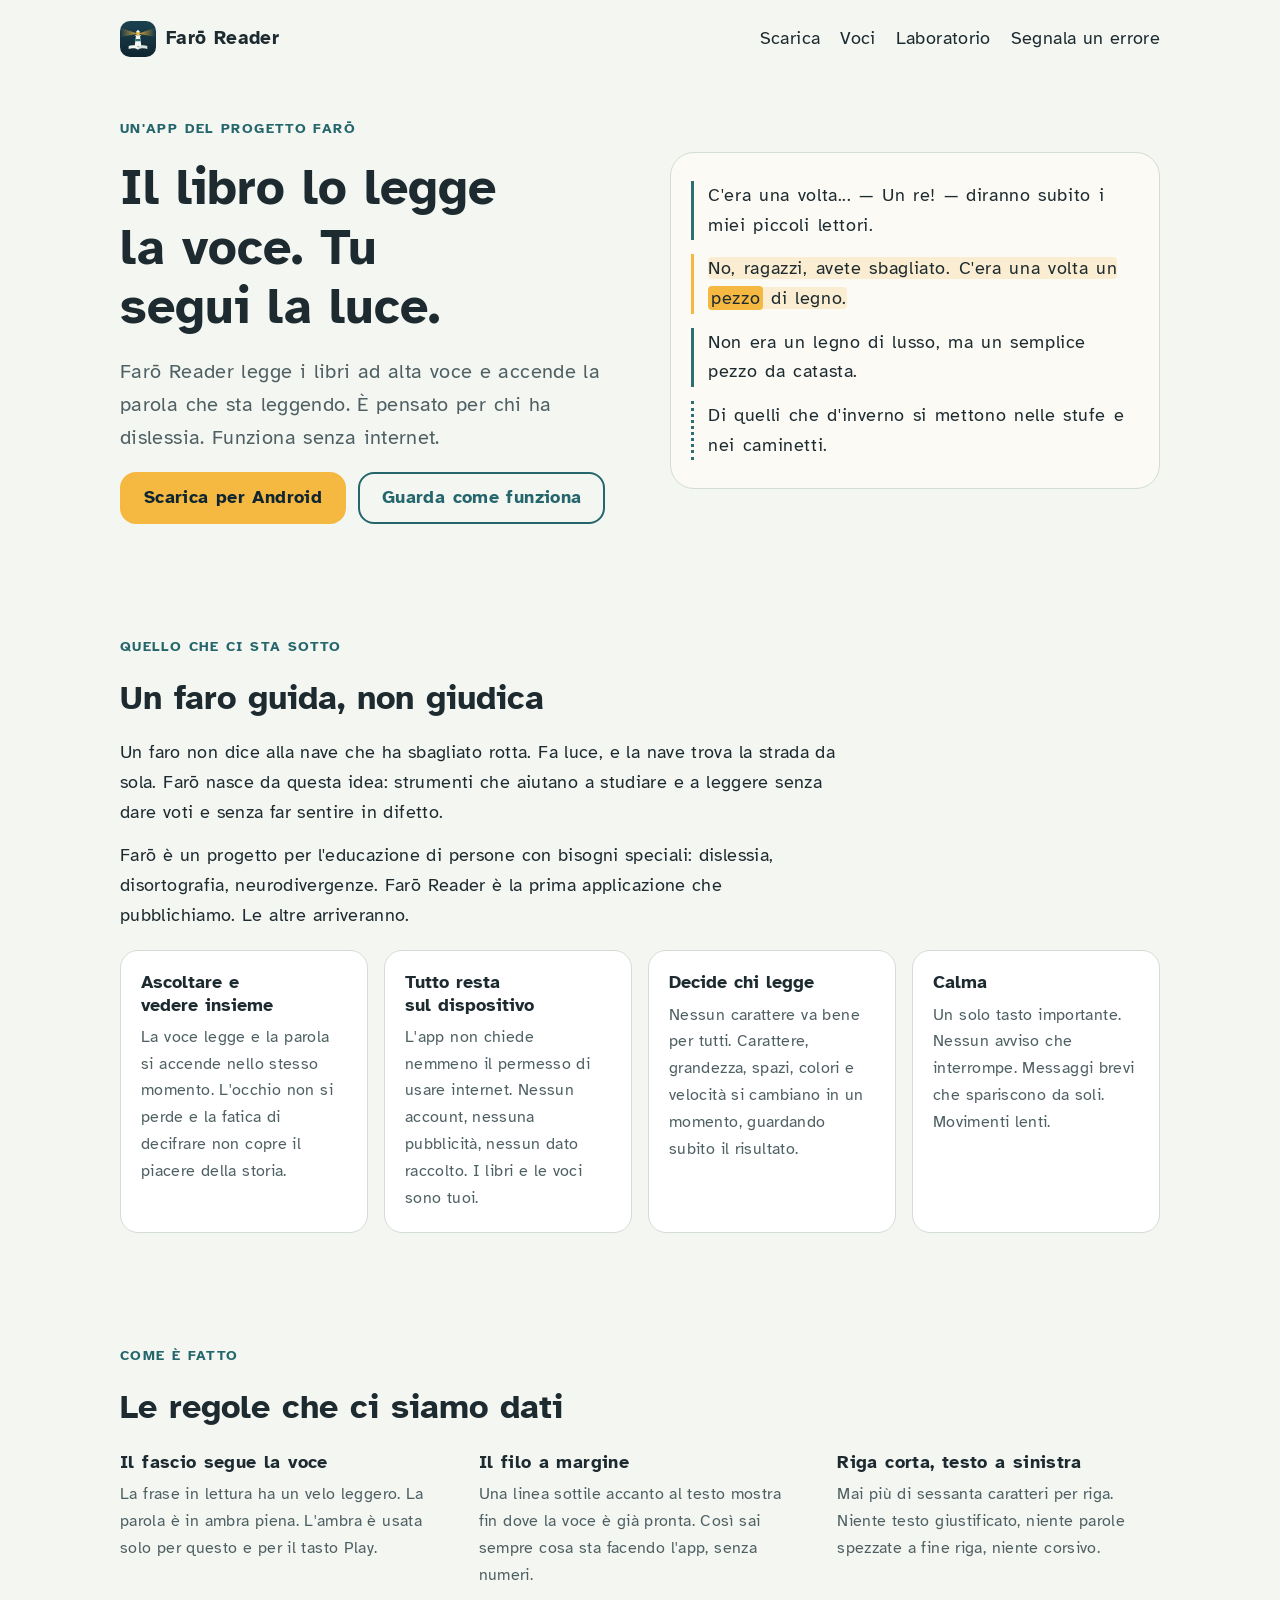
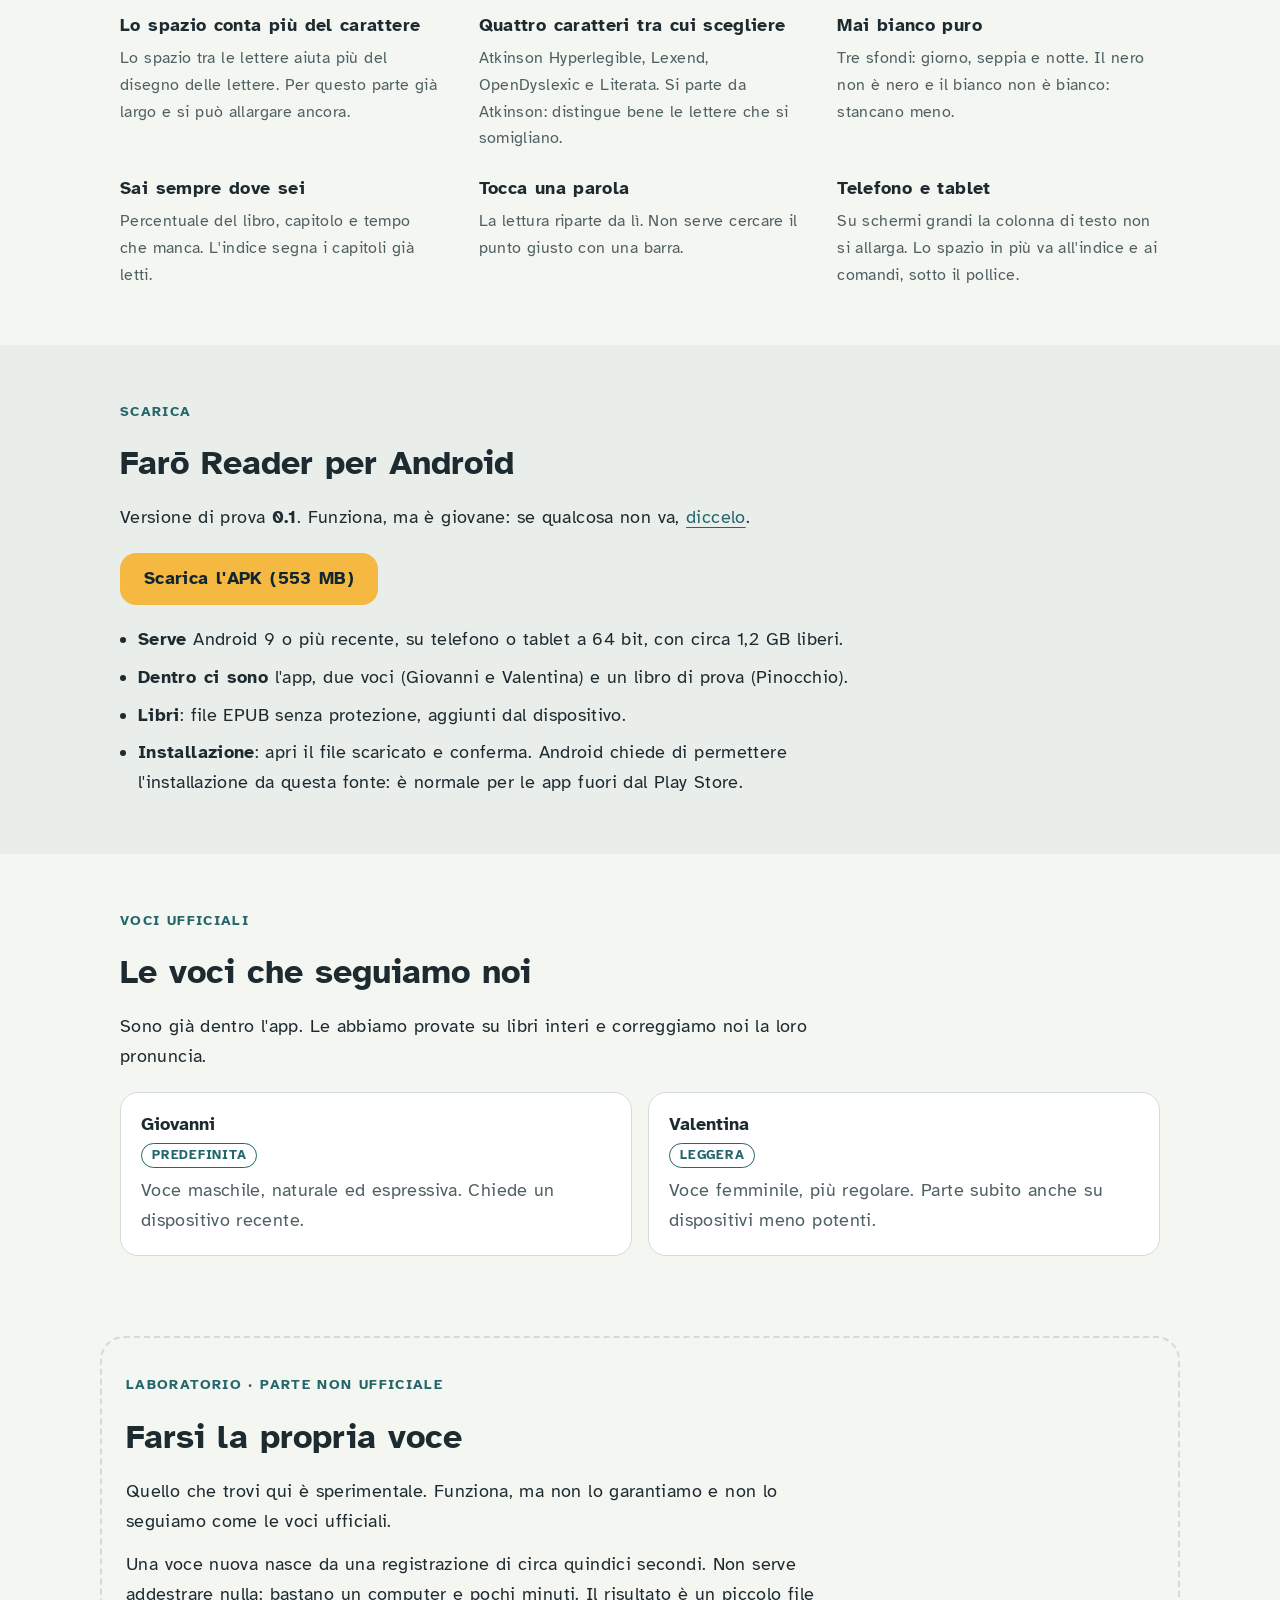
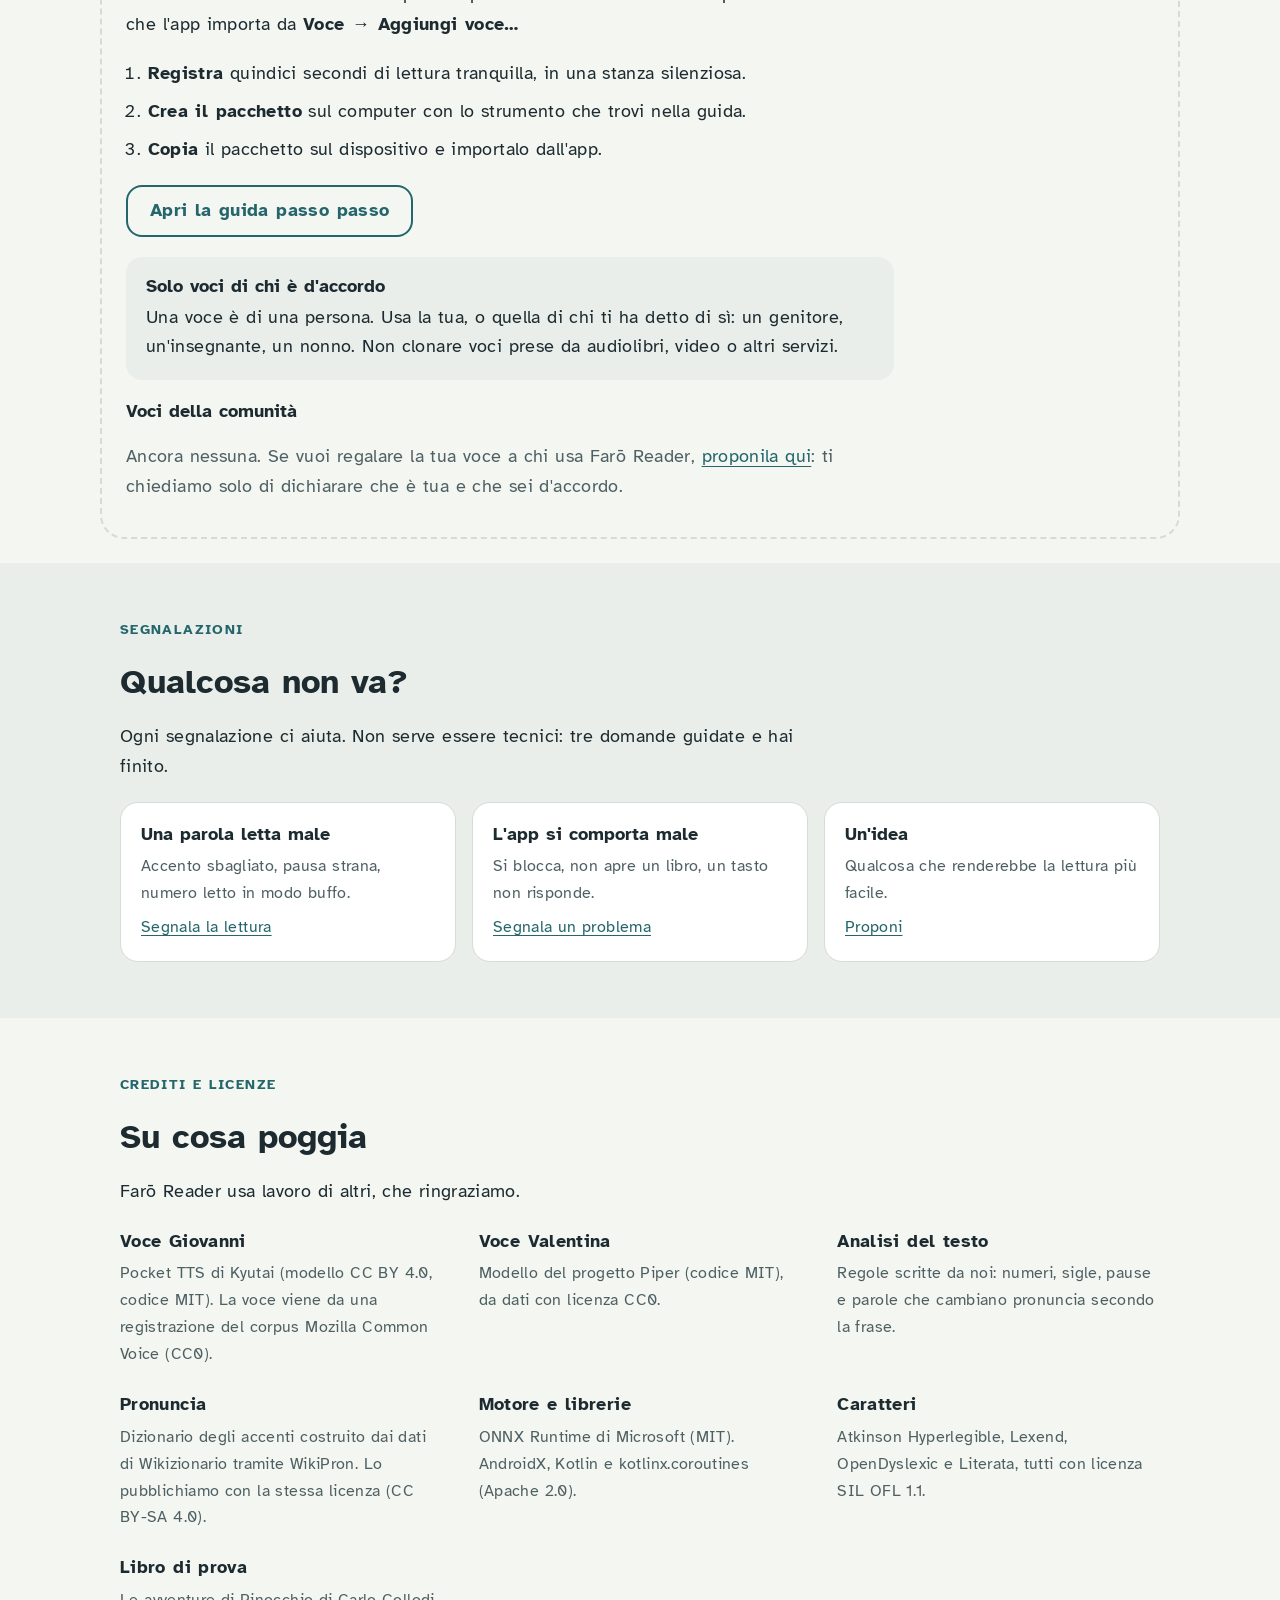
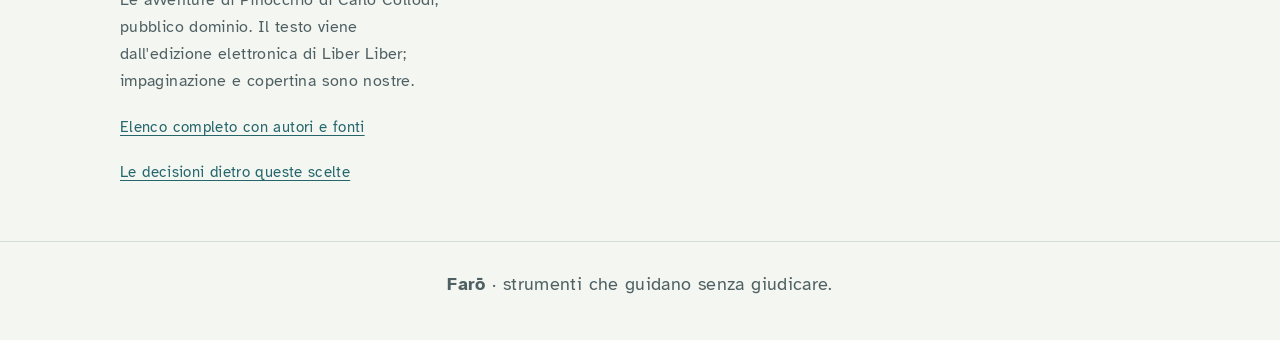
==== docs/index.html @ 792b6c68 "Versione 0.1 pubblicata: download attivo Co-Authored-By: Claude Opus 5.5 <noreply@anthropic.com>" ====
<!doctype html>
<html lang="it">
<head>
<meta charset="utf-8">
<meta name="viewport" content="width=device-width, initial-scale=1">
<title>Farō Reader</title>
<meta name="description" content="Farō Reader legge i libri ad alta voce e accende la parola che sta leggendo. Pensato per chi ha dislessia. Funziona senza internet.">
<link rel="icon" href="icon.svg" type="image/svg+xml">
<link rel="stylesheet" href="style.css">
</head>
<body>

<header class="top">
  <a class="brand" href="#inizio"><img src="icon.svg" alt="" width="36" height="36"> Farō Reader</a>
  <nav aria-label="Sezioni">
    <a href="#scarica">Scarica</a>
    <a href="#voci">Voci</a>
    <a href="#laboratorio">Laboratorio</a>
    <a href="#segnala">Segnala un errore</a>
  </nav>
</header>

<main>

<section class="hero" id="inizio">
  <div class="hero-text">
    <p class="eyebrow">Un'app del progetto Farō</p>
    <h1>Il libro lo legge la voce. Tu segui la luce.</h1>
    <p class="lead">Farō Reader legge i libri ad alta voce e accende la parola che sta leggendo. È pensato per chi ha dislessia. Funziona senza internet.</p>
    <p class="actions">
      <a class="btn primary" href="#scarica">Scarica per Android</a>
      <a class="btn" href="#come">Guarda come funziona</a>
    </p>
  </div>
  <div class="demo" aria-label="Esempio di pagina in lettura">
    <p class="ready">C'era una volta... — Un re! — diranno subito i miei piccoli lettori.</p>
    <p class="now"><span class="sent">No, ragazzi, avete sbagliato. C'era una volta un <span class="word">pezzo</span> di legno.</span></p>
    <p class="ready">Non era un legno di lusso, ma un semplice pezzo da catasta.</p>
    <p class="working">Di quelli che d'inverno si mettono nelle stufe e nei caminetti.</p>
  </div>
</section>

<section id="filosofia">
  <p class="eyebrow">Quello che ci sta sotto</p>
  <h2>Un faro guida, non giudica</h2>
  <div class="prose">
    <p>Un faro non dice alla nave che ha sbagliato rotta. Fa luce, e la nave trova la strada da sola. Farō nasce da questa idea: strumenti che aiutano a studiare e a leggere senza dare voti e senza far sentire in difetto.</p>
    <p>Farō è un progetto per l'educazione di persone con bisogni speciali: dislessia, disortografia, neurodivergenze. Farō Reader è la prima applicazione che pubblichiamo. Le altre arriveranno.</p>
  </div>
  <div class="cards">
    <div><h3>Ascoltare e vedere insieme</h3><p>La voce legge e la parola si accende nello stesso momento. L'occhio non si perde e la fatica di decifrare non copre il piacere della storia.</p></div>
    <div><h3>Tutto resta sul dispositivo</h3><p>L'app non chiede nemmeno il permesso di usare internet. Nessun account, nessuna pubblicità, nessun dato raccolto. I libri e le voci sono tuoi.</p></div>
    <div><h3>Decide chi legge</h3><p>Nessun carattere va bene per tutti. Carattere, grandezza, spazi, colori e velocità si cambiano in un momento, guardando subito il risultato.</p></div>
    <div><h3>Calma</h3><p>Un solo tasto importante. Nessun avviso che interrompe. Messaggi brevi che spariscono da soli. Movimenti lenti.</p></div>
  </div>
</section>

<section id="come">
  <p class="eyebrow">Come è fatto</p>
  <h2>Le regole che ci siamo dati</h2>
  <dl class="rules">
    <div><dt>Il fascio segue la voce</dt><dd>La frase in lettura ha un velo leggero. La parola è in ambra piena. L'ambra è usata solo per questo e per il tasto Play.</dd></div>
    <div><dt>Il filo a margine</dt><dd>Una linea sottile accanto al testo mostra fin dove la voce è già pronta. Così sai sempre cosa sta facendo l'app, senza numeri.</dd></div>
    <div><dt>Riga corta, testo a sinistra</dt><dd>Mai più di sessanta caratteri per riga. Niente testo giustificato, niente parole spezzate a fine riga, niente corsivo.</dd></div>
    <div><dt>Lo spazio conta più del carattere</dt><dd>Lo spazio tra le lettere aiuta più del disegno delle lettere. Per questo parte già largo e si può allargare ancora.</dd></div>
    <div><dt>Quattro caratteri tra cui scegliere</dt><dd>Atkinson Hyperlegible, Lexend, OpenDyslexic e Literata. Si parte da Atkinson: distingue bene le lettere che si somigliano.</dd></div>
    <div><dt>Mai bianco puro</dt><dd>Tre sfondi: giorno, seppia e notte. Il nero non è nero e il bianco non è bianco: stancano meno.</dd></div>
    <div><dt>Sai sempre dove sei</dt><dd>Percentuale del libro, capitolo e tempo che manca. L'indice segna i capitoli già letti.</dd></div>
    <div><dt>Tocca una parola</dt><dd>La lettura riparte da lì. Non serve cercare il punto giusto con una barra.</dd></div>
    <div><dt>Telefono e tablet</dt><dd>Su schermi grandi la colonna di testo non si allarga. Lo spazio in più va all'indice e ai comandi, sotto il pollice.</dd></div>
  </dl>
</section>

<section id="scarica" class="band">
  <p class="eyebrow">Scarica</p>
  <h2>Farō Reader per Android</h2>
  <div class="prose">
    <p>Versione di prova <strong>0.1</strong>. Funziona, ma è giovane: se qualcosa non va, <a href="#segnala">diccelo</a>.</p>
  </div>
  <p class="actions"><a class="btn primary" data-release="FaroReader.apk" href="#scarica">Scarica l'APK (553 MB)</a></p>
  <ul class="facts">
    <li><strong>Serve</strong> Android 9 o più recente, su telefono o tablet a 64 bit, con circa 1,2 GB liberi.</li>
    <li><strong>Dentro ci sono</strong> l'app, due voci (Giovanni e Valentina) e un libro di prova (Pinocchio).</li>
    <li><strong>Libri</strong>: file EPUB senza protezione, aggiunti dal dispositivo.</li>
    <li><strong>Installazione</strong>: apri il file scaricato e conferma. Android chiede di permettere l'installazione da questa fonte: è normale per le app fuori dal Play Store.</li>
  </ul>
</section>

<section id="voci">
  <p class="eyebrow">Voci ufficiali</p>
  <h2>Le voci che seguiamo noi</h2>
  <div class="prose"><p>Sono già dentro l'app. Le abbiamo provate su libri interi e correggiamo noi la loro pronuncia.</p></div>
  <div class="voices">
    <article>
      <h3>Giovanni</h3>
      <p class="tag">Predefinita</p>
      <p>Voce maschile, naturale ed espressiva. Chiede un dispositivo recente.</p>
    </article>
    <article>
      <h3>Valentina</h3>
      <p class="tag">Leggera</p>
      <p>Voce femminile, più regolare. Parte subito anche su dispositivi meno potenti.</p>
    </article>
  </div>
</section>

<section id="laboratorio" class="lab">
  <p class="eyebrow">Laboratorio · parte non ufficiale</p>
  <h2>Farsi la propria voce</h2>
  <div class="prose">
    <p>Quello che trovi qui è sperimentale. Funziona, ma non lo garantiamo e non lo seguiamo come le voci ufficiali.</p>
    <p>Una voce nuova nasce da una registrazione di circa quindici secondi. Non serve addestrare nulla: bastano un computer e pochi minuti. Il risultato è un piccolo file che l'app importa da <strong>Voce → Aggiungi voce…</strong></p>
  </div>
  <ol class="steps">
    <li><strong>Registra</strong> quindici secondi di lettura tranquilla, in una stanza silenziosa.</li>
    <li><strong>Crea il pacchetto</strong> sul computer con lo strumento che trovi nella guida.</li>
    <li><strong>Copia</strong> il pacchetto sul dispositivo e importalo dall'app.</li>
  </ol>
  <p class="actions"><a class="btn" data-repo-path="blob/main/voci/GUIDA.md" href="#laboratorio">Apri la guida passo passo</a></p>
  <div class="note">
    <h3>Solo voci di chi è d'accordo</h3>
    <p>Una voce è di una persona. Usa la tua, o quella di chi ti ha detto di sì: un genitore, un'insegnante, un nonno. Non clonare voci prese da audiolibri, video o altri servizi.</p>
  </div>
  <h3>Voci della comunità</h3>
  <p class="empty">Ancora nessuna. Se vuoi regalare la tua voce a chi usa Farō Reader, <a data-repo-path="issues/new?template=voce.yml" href="#segnala">proponila qui</a>: ti chiediamo solo di dichiarare che è tua e che sei d'accordo.</p>
</section>

<section id="segnala" class="band">
  <p class="eyebrow">Segnalazioni</p>
  <h2>Qualcosa non va?</h2>
  <div class="prose"><p>Ogni segnalazione ci aiuta. Non serve essere tecnici: tre domande guidate e hai finito.</p></div>
  <div class="cards">
    <div><h3>Una parola letta male</h3><p>Accento sbagliato, pausa strana, numero letto in modo buffo.</p><p><a data-repo-path="issues/new?template=lettura.yml" href="#segnala">Segnala la lettura</a></p></div>
    <div><h3>L'app si comporta male</h3><p>Si blocca, non apre un libro, un tasto non risponde.</p><p><a data-repo-path="issues/new?template=app.yml" href="#segnala">Segnala un problema</a></p></div>
    <div><h3>Un'idea</h3><p>Qualcosa che renderebbe la lettura più facile.</p><p><a data-repo-path="issues/new?template=proposta.yml" href="#segnala">Proponi</a></p></div>
  </div>
</section>

<section id="licenze">
  <p class="eyebrow">Crediti e licenze</p>
  <h2>Su cosa poggia</h2>
  <div class="prose">
    <p>Farō Reader usa lavoro di altri, che ringraziamo.</p>
  </div>
  <dl class="rules">
    <div><dt>Voce Giovanni</dt><dd>Pocket TTS di Kyutai (modello CC BY 4.0, codice MIT). La voce viene da una registrazione del corpus Mozilla Common Voice (CC0).</dd></div>
    <div><dt>Voce Valentina</dt><dd>Modello del progetto Piper (codice MIT), da dati con licenza CC0.</dd></div>
    <div><dt>Analisi del testo</dt><dd>Regole scritte da noi: numeri, sigle, pause e parole che cambiano pronuncia secondo la frase.</dd></div>
    <div><dt>Pronuncia</dt><dd>Dizionario degli accenti costruito dai dati di Wikizionario tramite WikiPron. Lo pubblichiamo con la stessa licenza (CC BY-SA 4.0).</dd></div>
    <div><dt>Motore e librerie</dt><dd>ONNX Runtime di Microsoft (MIT). AndroidX, Kotlin e kotlinx.coroutines (Apache 2.0).</dd></div>
    <div><dt>Caratteri</dt><dd>Atkinson Hyperlegible, Lexend, OpenDyslexic e Literata, tutti con licenza SIL OFL 1.1.</dd></div>
    <div><dt>Libro di prova</dt><dd>Le avventure di Pinocchio di Carlo Collodi, pubblico dominio. Il testo viene dall'edizione elettronica di Liber Liber; impaginazione e copertina sono nostre.</dd></div>
  </dl>
  <p class="small"><a data-repo-path="blob/main/LICENZE.md" href="#licenze">Elenco completo con autori e fonti</a></p>
  <p class="small"><a href="decisioni.html">Le decisioni dietro queste scelte</a></p>
</section>

</main>

<footer>
  <p><strong>Farō</strong> · strumenti che guidano senza giudicare.</p>
</footer>

<script>
// Repository pubblico su GitHub: segnalazioni, guida e download partono da qui.
const REPO = "faro-edu/faro-reader";
// Diventa true quando la prima versione è pubblicata tra le Releases.
const PUBBLICATA = true;
if (REPO) {
  const base = "https://github.com/" + REPO + "/";
  document.querySelectorAll("[data-repo-path]").forEach(a => { a.href = base + a.dataset.repoPath; });
  document.querySelectorAll("[data-release]").forEach(a => {
    if (PUBBLICATA) a.href = base + "releases/latest/download/" + a.dataset.release;
    else { a.textContent = "Prima versione in arrivo"; a.removeAttribute("href"); a.setAttribute("aria-disabled", "true"); }
  });
}
</script>
</body>
</html>
---- docs/style.css ----
/* Farō Reader: stessa palette dell'app. Nessuna risorsa esterna: caratteri e icona stanno accanto alla pagina. */
@font-face { font-family: "Atkinson Hyperlegible"; src: url("fonts/atkinson-regular.ttf"); font-weight: 400; font-display: swap; }
@font-face { font-family: "Atkinson Hyperlegible"; src: url("fonts/atkinson-bold.ttf"); font-weight: 700; font-display: swap; }

:root {
  --notte: #0F2530; --abisso: #16343F; --marea: #2F6F73; --lanterna: #F5B841;
  --bg: #F4F6F2; --surface: #FFFFFF; --band: #E9EEEA; --fg: #1D2B30; --muted: #4F6063; --line: #D3DCD7;
  --accent: #24666B; --paper: #FBFAF5; --veil: rgba(245, 184, 65, .2); --word-fg: #1D2B30;
  color-scheme: light;
}
@media (prefers-color-scheme: dark) {
  :root {
    --bg: #0F2530; --surface: #16343F; --band: #132D38; --fg: #E6ECE8; --muted: #A9BABA; --line: #274853;
    --accent: #7FC4C2; --paper: #16343F; --veil: rgba(245, 184, 65, .12); --word-fg: #0F2530;
    color-scheme: dark;
  }
}

* { box-sizing: border-box; }
html { scroll-behavior: smooth; }
@media (prefers-reduced-motion: reduce) { html { scroll-behavior: auto; } }
body {
  margin: 0; background: var(--bg); color: var(--fg);
  font: 400 1.125rem/1.65 "Atkinson Hyperlegible", Verdana, sans-serif;
  letter-spacing: .02em; word-spacing: .06em;
}
a { color: var(--accent); text-underline-offset: .2em; }
a:focus-visible, .btn:focus-visible { outline: 3px solid var(--lanterna); outline-offset: 3px; }
h1, h2, h3 { line-height: 1.2; margin: 0; letter-spacing: 0; text-wrap: balance; }
h1 { font-size: clamp(2rem, 5vw, 3.1rem); }
h2 { font-size: clamp(1.5rem, 3.5vw, 2.1rem); }
h3 { font-size: 1.15rem; }
p { margin: 0; }

.top {
  display: flex; flex-wrap: wrap; gap: 8px 24px; align-items: center; justify-content: space-between;
  max-width: 1080px; margin: 0 auto; padding: 16px 20px;
}
.brand { display: flex; align-items: center; gap: 10px; font-weight: 700; color: var(--fg); text-decoration: none; font-size: 1.2rem; }
.brand img { border-radius: 10px; }
.top nav { display: flex; flex-wrap: wrap; gap: 6px 20px; }
.top nav a { color: var(--fg); text-decoration: none; padding: 8px 0; }
.top nav a:hover { text-decoration: underline; }

main { display: flex; flex-direction: column; }
section { max-width: 1080px; width: 100%; margin: 0 auto; padding: 56px 20px; display: flex; flex-direction: column; gap: 20px; }
/* fascia a tutta larghezza: il contenuto resta allineato a sinistra con le altre sezioni */
.band { max-width: none; background: var(--band); padding-inline: max(20px, calc((100% - 1040px) / 2)); }
.eyebrow { font-size: .85rem; font-weight: 700; letter-spacing: .1em; text-transform: uppercase; color: var(--accent); }
.prose { display: flex; flex-direction: column; gap: 14px; max-width: 60ch; }
.lead { font-size: 1.25rem; color: var(--muted); max-width: 46ch; }
.small { font-size: .95rem; color: var(--muted); }

.hero { flex-direction: row; flex-wrap: wrap; align-items: center; gap: 40px; padding-top: 40px; }
.hero-text { flex: 1 1 340px; min-width: 0; display: flex; flex-direction: column; gap: 18px; }
.actions { display: flex; flex-wrap: wrap; gap: 12px; }
.btn {
  display: inline-flex; align-items: center; min-height: 52px; padding: 0 22px; border-radius: 16px;
  border: 2px solid var(--accent); color: var(--accent); font-weight: 700; text-decoration: none;
}
.btn.primary { background: var(--lanterna); border-color: var(--lanterna); color: #0F2530; }

/* la pagina in lettura: velo sulla frase, ambra sulla parola, filo a margine */
.demo {
  flex: 1 1 320px; min-width: 0; background: var(--paper); border: 1px solid var(--line); border-radius: 24px;
  padding: 28px 26px 28px 20px; display: flex; flex-direction: column; gap: 14px; letter-spacing: .035em; word-spacing: .12em;
}
.demo p { border-left: 3px solid transparent; padding-left: 14px; }
.demo .ready { border-left-color: var(--marea); }
.demo .now { border-left-color: var(--lanterna); }
.demo .working { border-left: 3px dotted var(--marea); }
.sent { background: var(--veil); border-radius: 4px; box-decoration-break: clone; -webkit-box-decoration-break: clone; }
.word { background: var(--lanterna); color: var(--word-fg); border-radius: 4px; padding: 1px 3px; }

.cards { display: grid; grid-template-columns: repeat(auto-fit, minmax(230px, 1fr)); gap: 16px; }
.cards > div { background: var(--surface); border: 1px solid var(--line); border-radius: 18px; padding: 20px; display: flex; flex-direction: column; gap: 8px; }
.cards p { color: var(--muted); font-size: 1.02rem; }

.rules { margin: 0; display: grid; grid-template-columns: repeat(auto-fit, minmax(280px, 1fr)); gap: 22px 36px; }
.rules div { display: flex; flex-direction: column; gap: 4px; }
.rules dt { font-weight: 700; }
.rules dd { margin: 0; color: var(--muted); font-size: 1.02rem; }

.facts { margin: 0; padding-left: 1em; display: flex; flex-direction: column; gap: 8px; max-width: 64ch; }

.voices { display: grid; grid-template-columns: repeat(auto-fit, minmax(240px, 1fr)); gap: 16px; }
.voices article { background: var(--surface); border: 1px solid var(--line); border-radius: 18px; padding: 20px; display: flex; flex-direction: column; gap: 8px; }
.tag { align-self: flex-start; font-size: .8rem; font-weight: 700; letter-spacing: .06em; text-transform: uppercase; color: var(--accent); border: 1px solid var(--accent); border-radius: 99px; padding: 1px 10px; }
.voices p:not(.tag) { color: var(--muted); }

/* il laboratorio è separato a vista: bordo tratteggiato, non una scheda piena */
.lab { border: 2px dashed var(--line); border-radius: 24px; margin-block: 24px; padding: 36px 24px; width: calc(100% - 40px); }
.steps { margin: 0; padding-left: 1.2em; display: flex; flex-direction: column; gap: 8px; max-width: 60ch; }
.note { background: var(--band); border-radius: 16px; padding: 18px 20px; display: flex; flex-direction: column; gap: 6px; max-width: 64ch; }
.empty { color: var(--muted); max-width: 60ch; }

footer { border-top: 1px solid var(--line); padding: 28px 20px 40px; text-align: center; color: var(--muted); }

.btn[aria-disabled="true"] { opacity: .6; cursor: default; }

.decisions { grid-template-columns: repeat(auto-fit, minmax(320px, 1fr)); }
.tw { overflow-x: auto; }
table { border-collapse: collapse; width: 100%; min-width: 560px; font-size: 1rem; }
th, td { text-align: left; vertical-align: top; padding: 10px 16px 10px 0; border-bottom: 1px solid var(--line); }
th { font-size: .85rem; letter-spacing: .08em; text-transform: uppercase; color: var(--muted); }
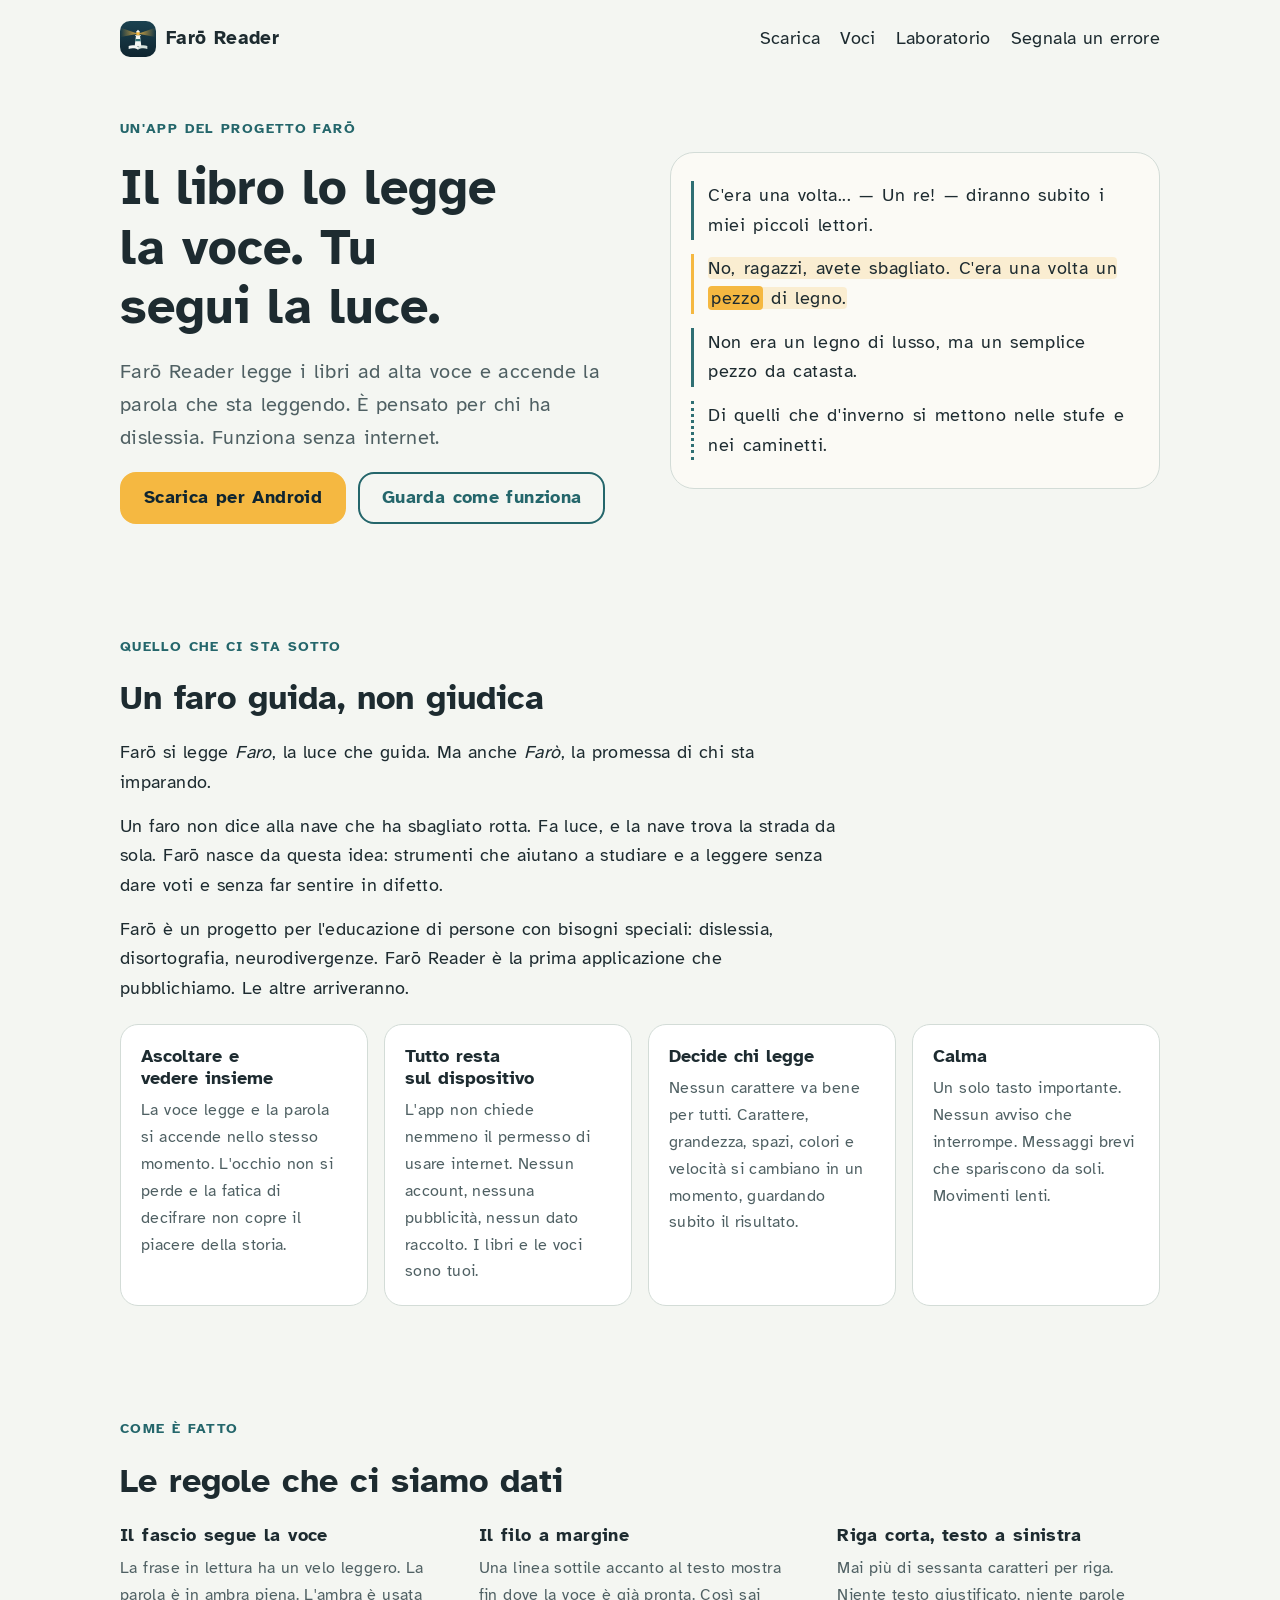
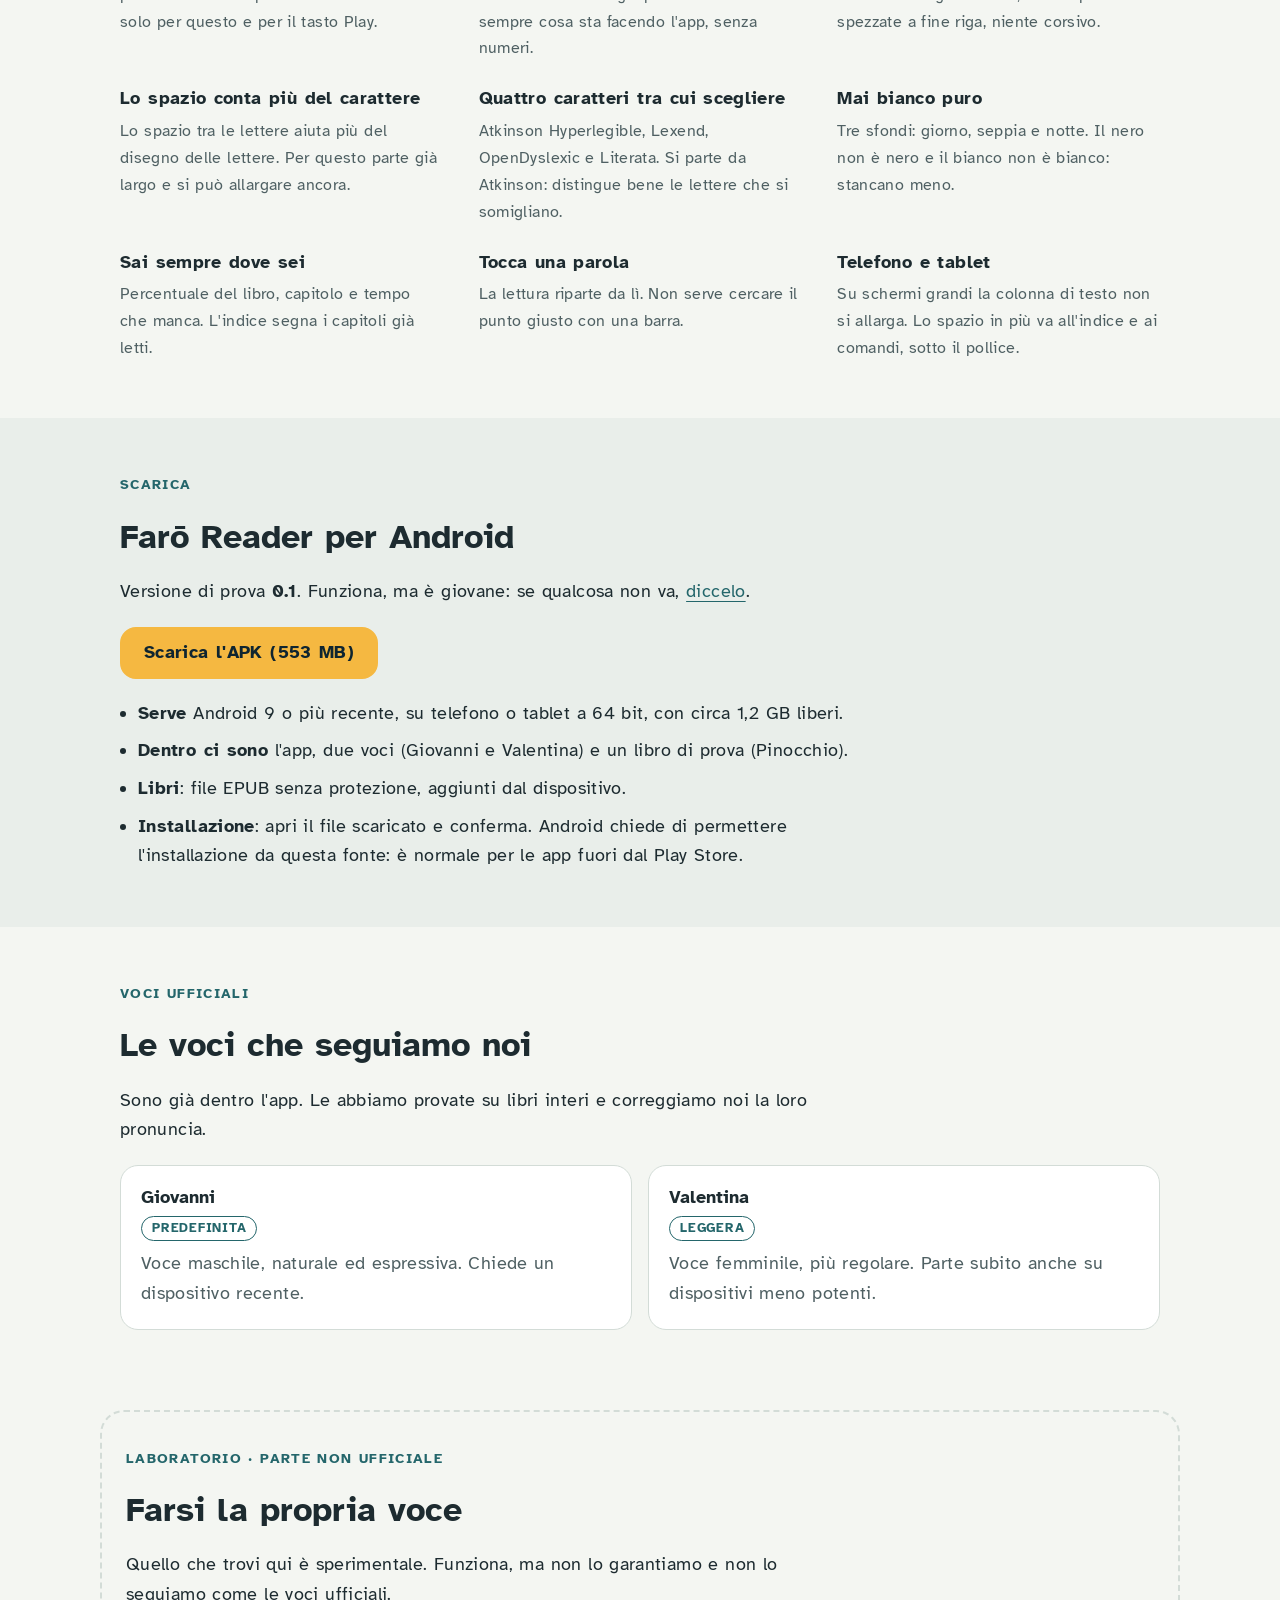
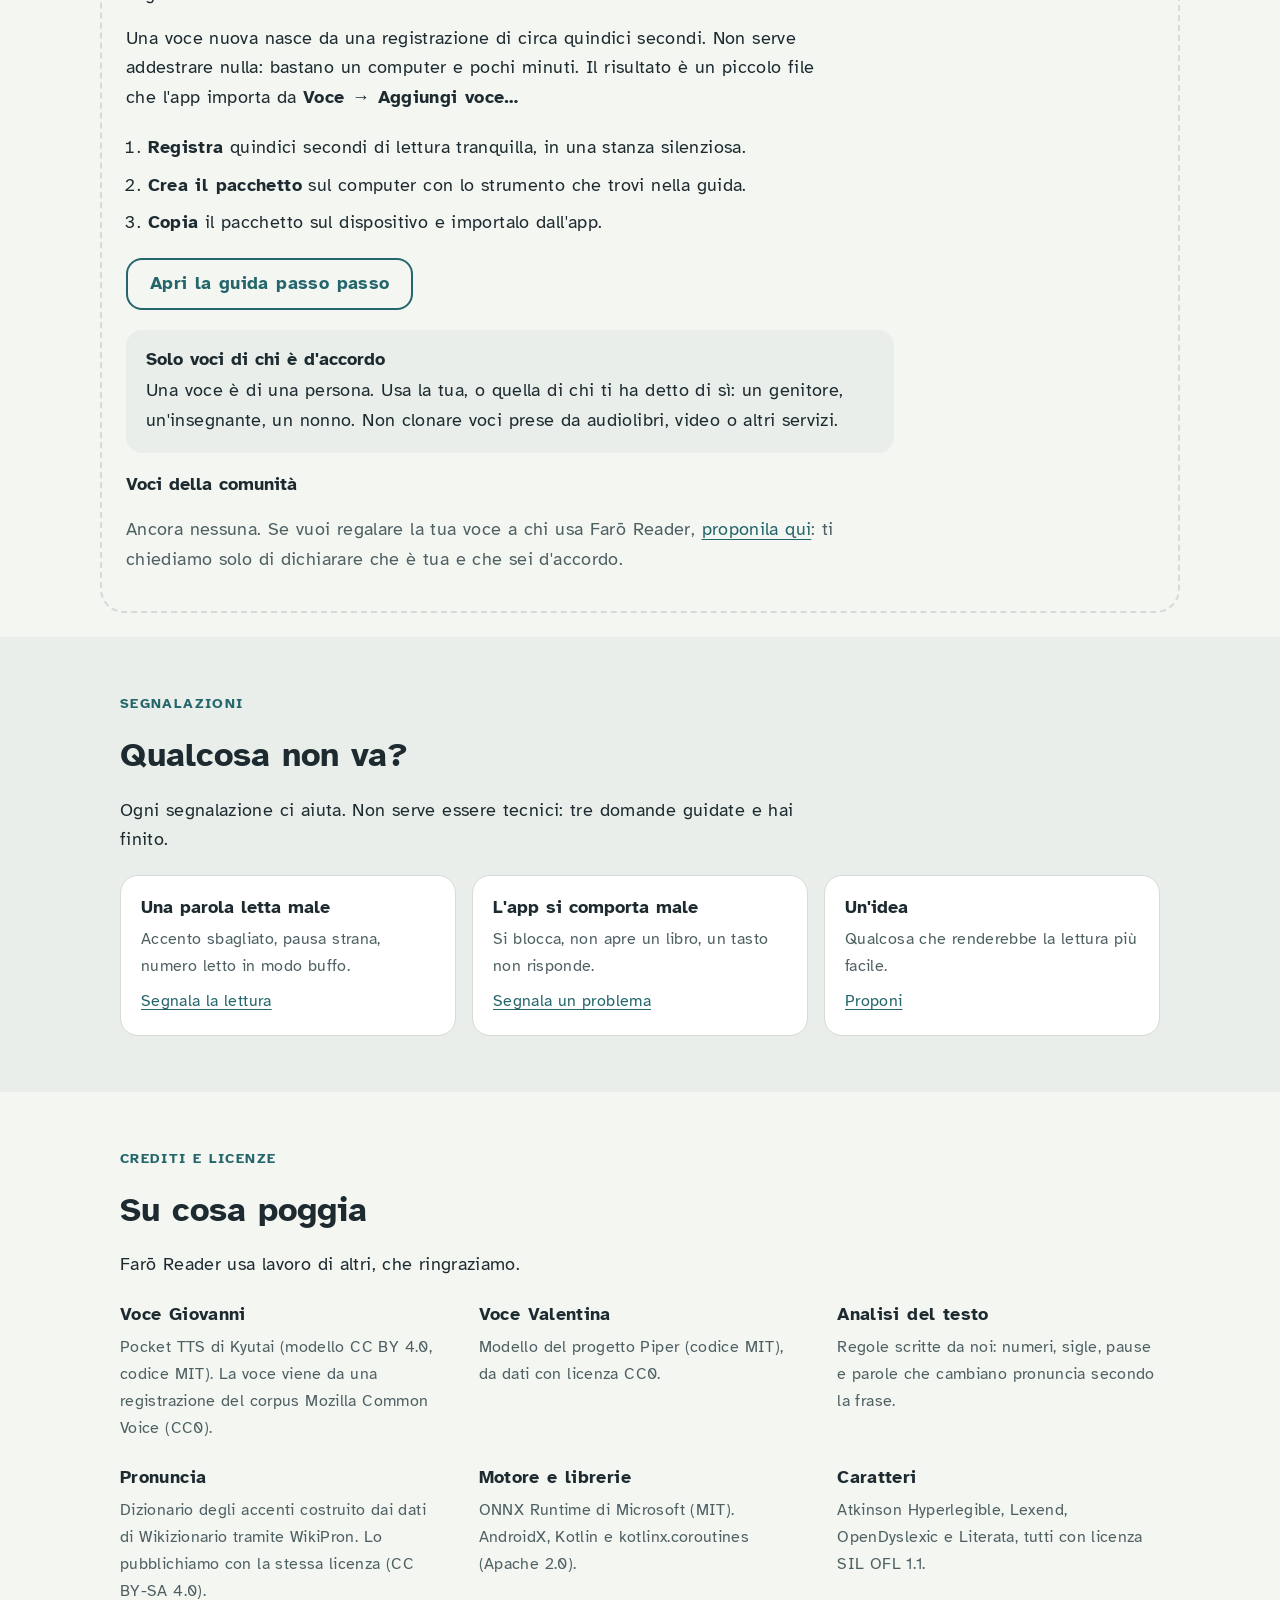
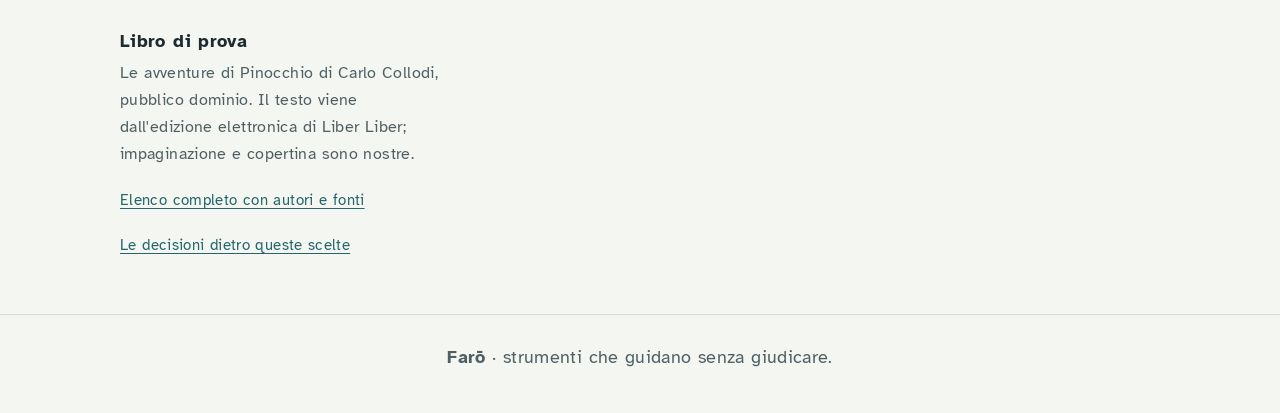
==== commit bf9e4c3e: "Il doppio senso del nome: Faro e Farò Co-Authored-By: Claude Opus 5.5 <noreply@anthropic.com>" ====
--- a/docs/index.html
+++ b/docs/index.html
@@ -44,6 +44,7 @@
   <p class="eyebrow">Quello che ci sta sotto</p>
   <h2>Un faro guida, non giudica</h2>
   <div class="prose">
+    <p>Farō si legge <em>Faro</em>, la luce che guida. Ma anche <em>Farò</em>, la promessa di chi sta imparando.</p>
     <p>Un faro non dice alla nave che ha sbagliato rotta. Fa luce, e la nave trova la strada da sola. Farō nasce da questa idea: strumenti che aiutano a studiare e a leggere senza dare voti e senza far sentire in difetto.</p>
     <p>Farō è un progetto per l'educazione di persone con bisogni speciali: dislessia, disortografia, neurodivergenze. Farō Reader è la prima applicazione che pubblichiamo. Le altre arriveranno.</p>
   </div>
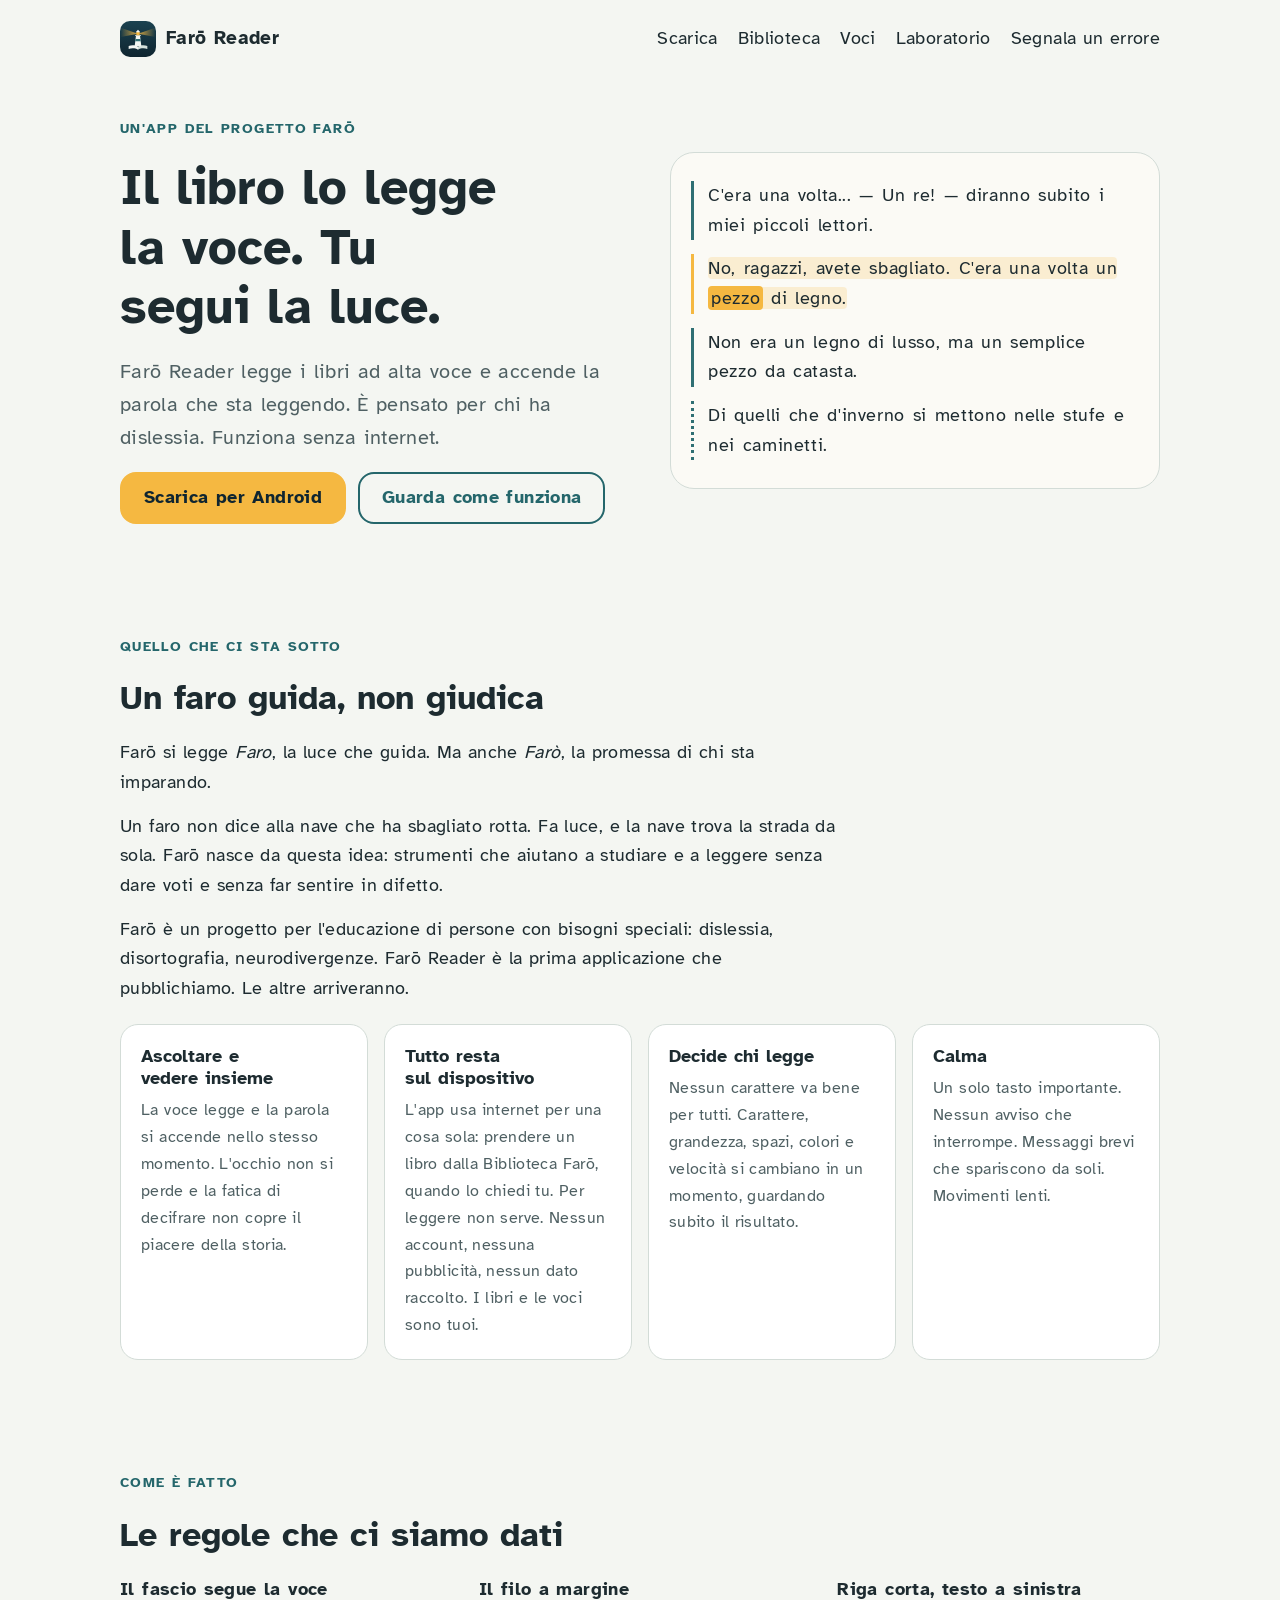
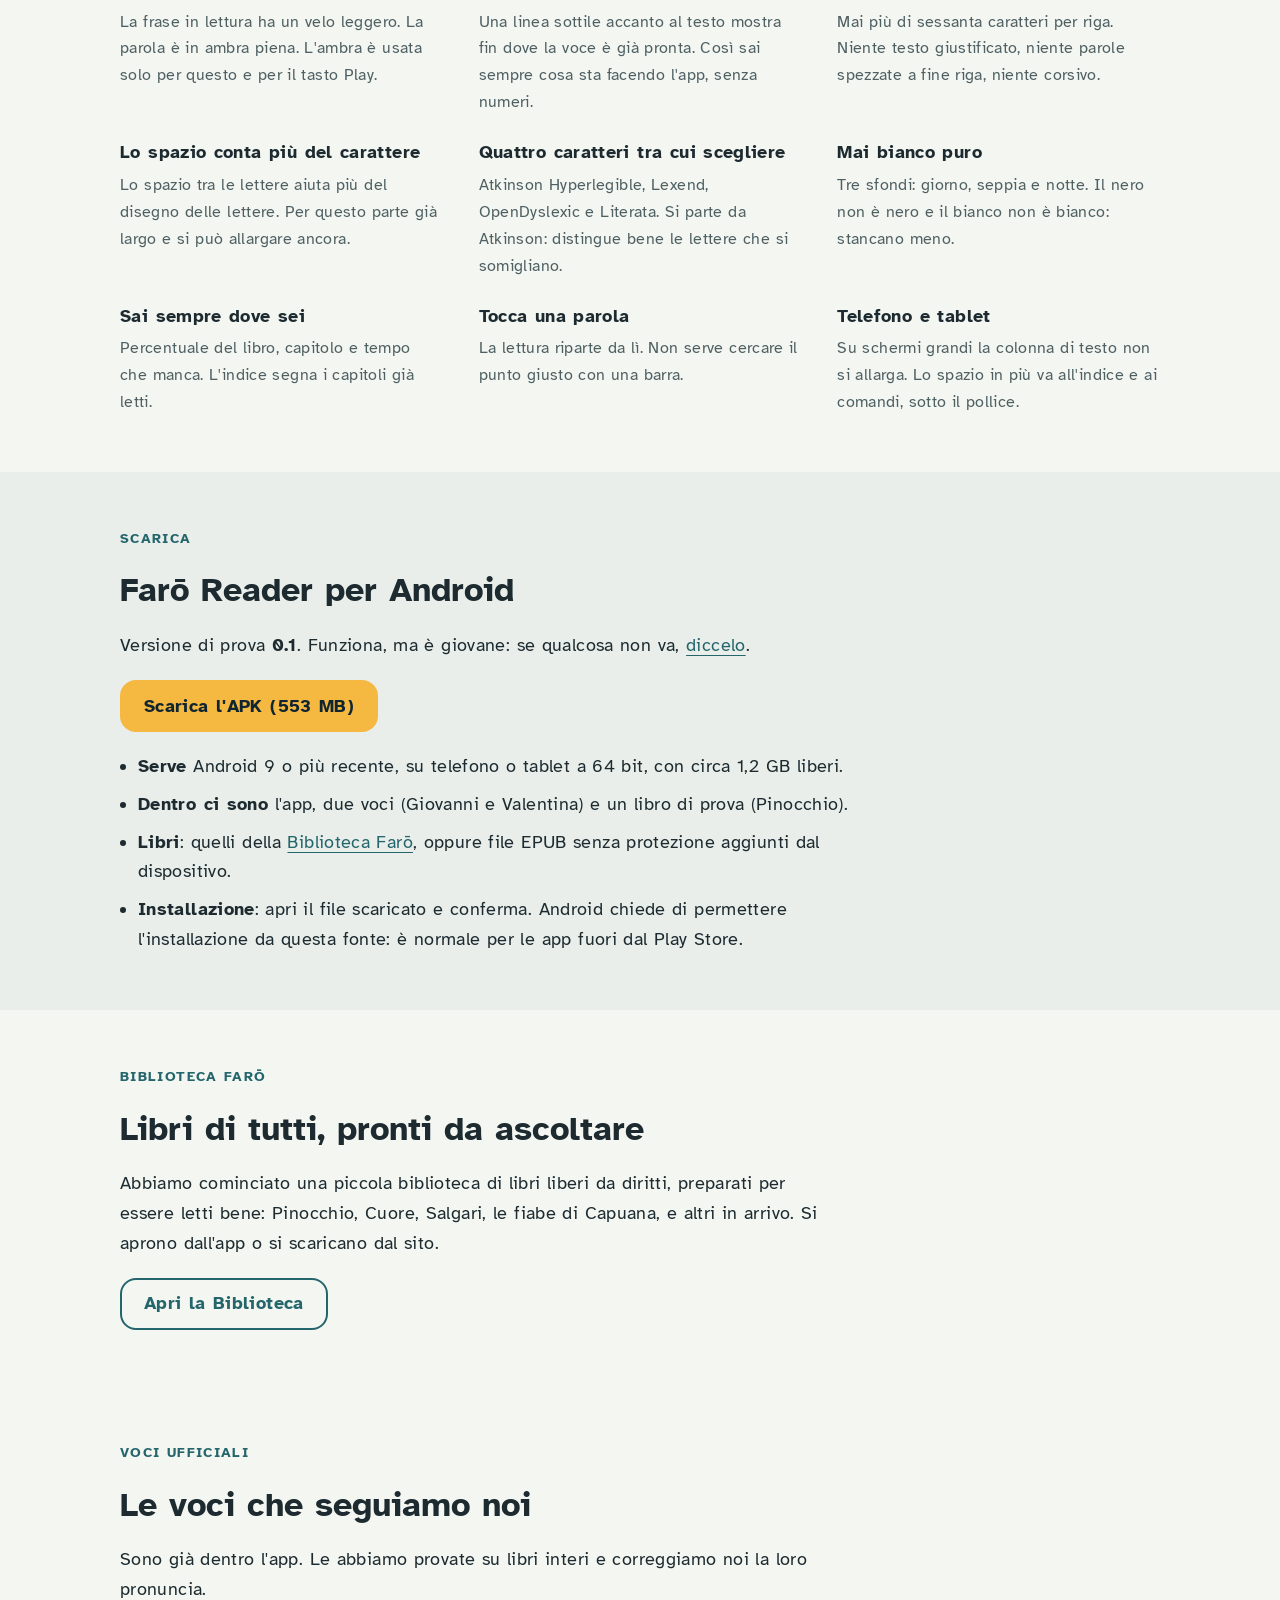
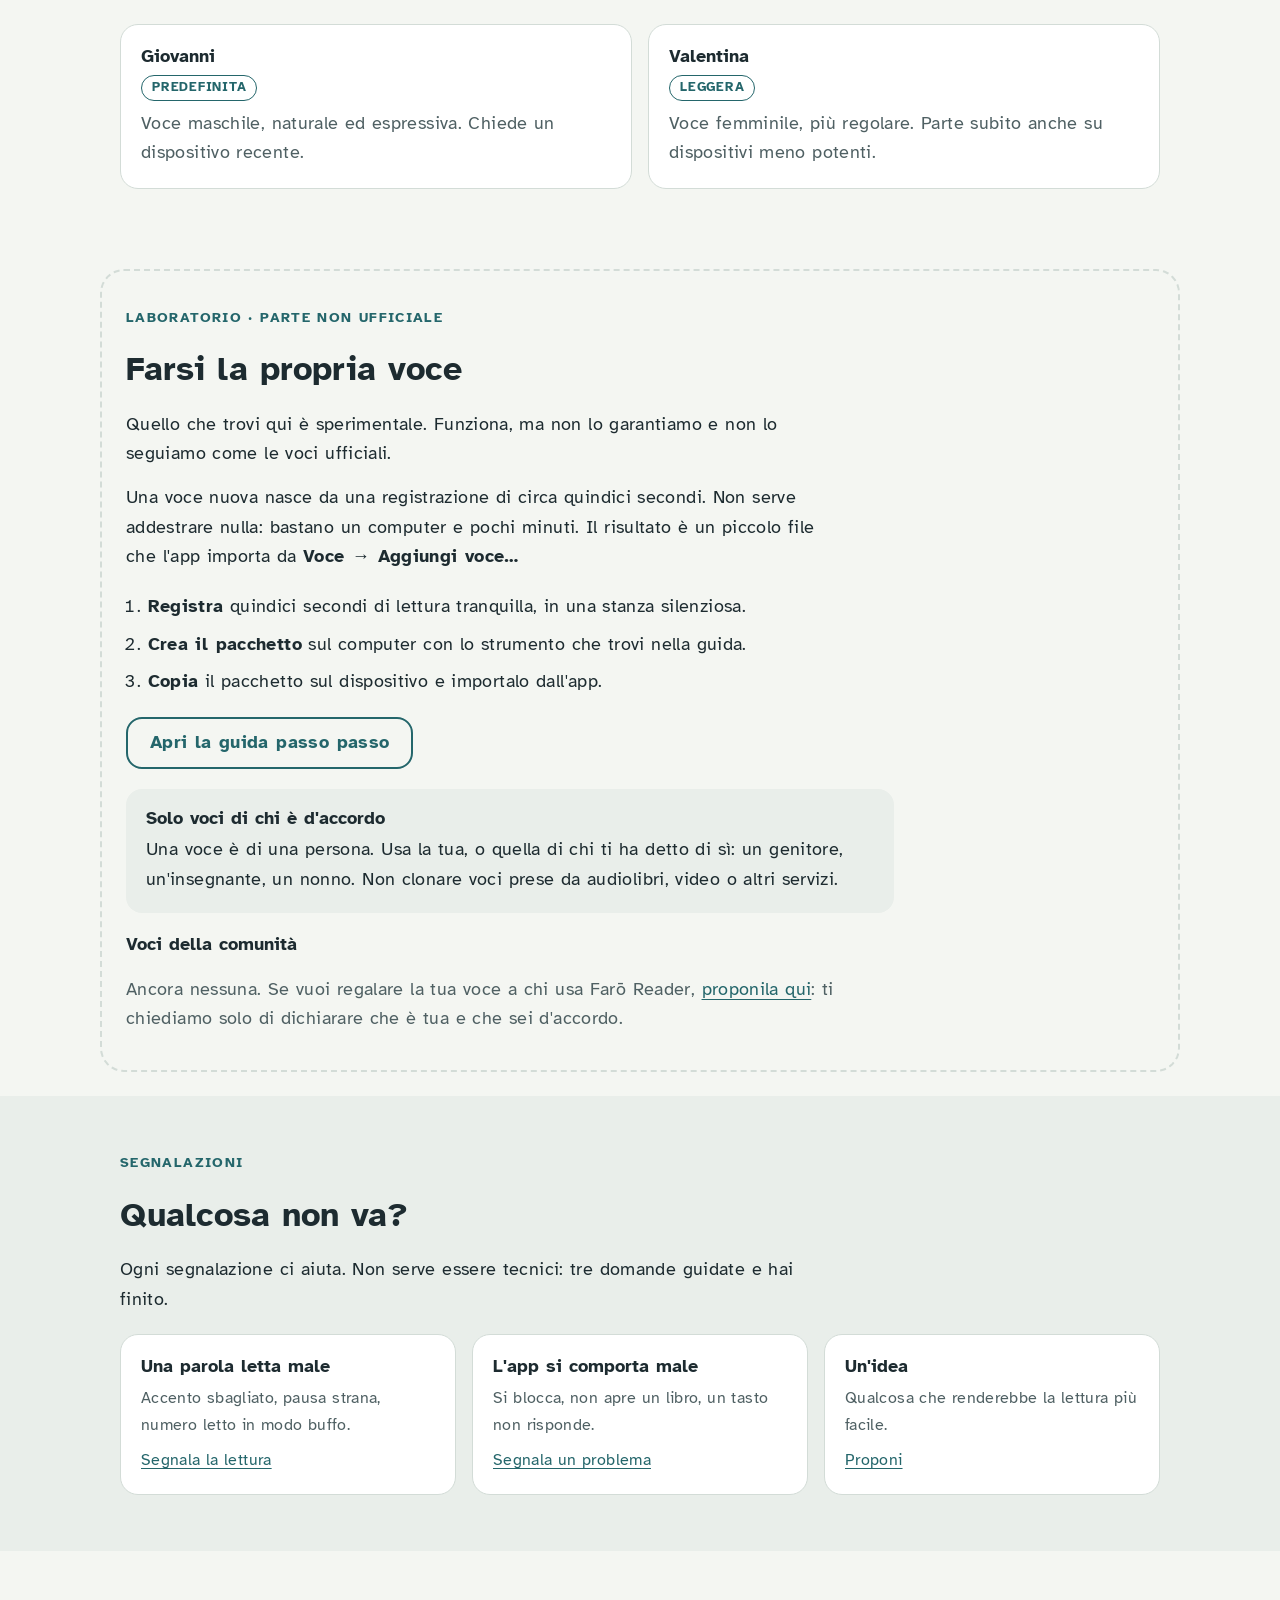
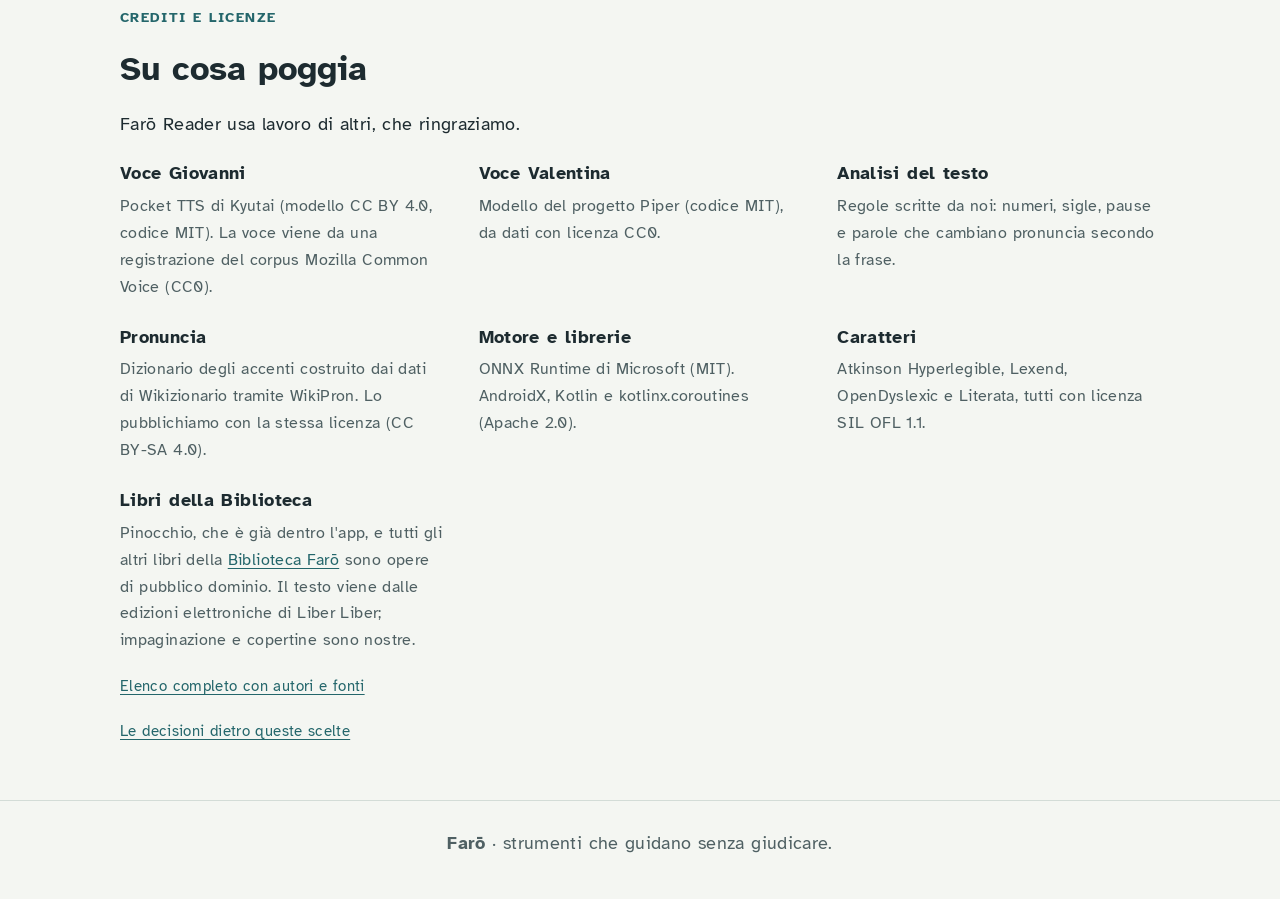
==== commit 6cf0e91b: "Biblioteca Farō: primi sei libri, pagina sul sito, crediti e decisioni aggiornati Co-Authored-By: Cl" ====
--- a/docs/index.html
+++ b/docs/index.html
@@ -14,6 +14,7 @@
   <a class="brand" href="#inizio"><img src="icon.svg" alt="" width="36" height="36"> Farō Reader</a>
   <nav aria-label="Sezioni">
     <a href="#scarica">Scarica</a>
+    <a href="biblioteca.html">Biblioteca</a>
     <a href="#voci">Voci</a>
     <a href="#laboratorio">Laboratorio</a>
     <a href="#segnala">Segnala un errore</a>
@@ -50,7 +51,7 @@
   </div>
   <div class="cards">
     <div><h3>Ascoltare e vedere insieme</h3><p>La voce legge e la parola si accende nello stesso momento. L'occhio non si perde e la fatica di decifrare non copre il piacere della storia.</p></div>
-    <div><h3>Tutto resta sul dispositivo</h3><p>L'app non chiede nemmeno il permesso di usare internet. Nessun account, nessuna pubblicità, nessun dato raccolto. I libri e le voci sono tuoi.</p></div>
+    <div><h3>Tutto resta sul dispositivo</h3><p>L'app usa internet per una cosa sola: prendere un libro dalla Biblioteca Farō, quando lo chiedi tu. Per leggere non serve. Nessun account, nessuna pubblicità, nessun dato raccolto. I libri e le voci sono tuoi.</p></div>
     <div><h3>Decide chi legge</h3><p>Nessun carattere va bene per tutti. Carattere, grandezza, spazi, colori e velocità si cambiano in un momento, guardando subito il risultato.</p></div>
     <div><h3>Calma</h3><p>Un solo tasto importante. Nessun avviso che interrompe. Messaggi brevi che spariscono da soli. Movimenti lenti.</p></div>
   </div>
@@ -82,9 +83,18 @@
   <ul class="facts">
     <li><strong>Serve</strong> Android 9 o più recente, su telefono o tablet a 64 bit, con circa 1,2 GB liberi.</li>
     <li><strong>Dentro ci sono</strong> l'app, due voci (Giovanni e Valentina) e un libro di prova (Pinocchio).</li>
-    <li><strong>Libri</strong>: file EPUB senza protezione, aggiunti dal dispositivo.</li>
+    <li><strong>Libri</strong>: quelli della <a href="biblioteca.html">Biblioteca Farō</a>, oppure file EPUB senza protezione aggiunti dal dispositivo.</li>
     <li><strong>Installazione</strong>: apri il file scaricato e conferma. Android chiede di permettere l'installazione da questa fonte: è normale per le app fuori dal Play Store.</li>
   </ul>
+</section>
+
+<section id="biblioteca">
+  <p class="eyebrow">Biblioteca Farō</p>
+  <h2>Libri di tutti, pronti da ascoltare</h2>
+  <div class="prose">
+    <p>Abbiamo cominciato una piccola biblioteca di libri liberi da diritti, preparati per essere letti bene: Pinocchio, Cuore, Salgari, le fiabe di Capuana, e altri in arrivo. Si aprono dall'app o si scaricano dal sito.</p>
+  </div>
+  <p class="actions"><a class="btn" href="biblioteca.html">Apri la Biblioteca</a></p>
 </section>
 
 <section id="voci">
@@ -150,7 +160,7 @@
     <div><dt>Pronuncia</dt><dd>Dizionario degli accenti costruito dai dati di Wikizionario tramite WikiPron. Lo pubblichiamo con la stessa licenza (CC BY-SA 4.0).</dd></div>
     <div><dt>Motore e librerie</dt><dd>ONNX Runtime di Microsoft (MIT). AndroidX, Kotlin e kotlinx.coroutines (Apache 2.0).</dd></div>
     <div><dt>Caratteri</dt><dd>Atkinson Hyperlegible, Lexend, OpenDyslexic e Literata, tutti con licenza SIL OFL 1.1.</dd></div>
-    <div><dt>Libro di prova</dt><dd>Le avventure di Pinocchio di Carlo Collodi, pubblico dominio. Il testo viene dall'edizione elettronica di Liber Liber; impaginazione e copertina sono nostre.</dd></div>
+    <div><dt>Libri della Biblioteca</dt><dd>Pinocchio, che è già dentro l'app, e tutti gli altri libri della <a href="biblioteca.html">Biblioteca Farō</a> sono opere di pubblico dominio. Il testo viene dalle edizioni elettroniche di Liber Liber; impaginazione e copertine sono nostre.</dd></div>
   </dl>
   <p class="small"><a data-repo-path="blob/main/LICENZE.md" href="#licenze">Elenco completo con autori e fonti</a></p>
   <p class="small"><a href="decisioni.html">Le decisioni dietro queste scelte</a></p>
--- a/docs/style.css
+++ b/docs/style.css
@@ -103,3 +103,10 @@
 table { border-collapse: collapse; width: 100%; min-width: 560px; font-size: 1rem; }
 th, td { text-align: left; vertical-align: top; padding: 10px 16px 10px 0; border-bottom: 1px solid var(--line); }
 th { font-size: .85rem; letter-spacing: .08em; text-transform: uppercase; color: var(--muted); }
+
+/* Biblioteca */
+.books { display: grid; grid-template-columns: repeat(auto-fill, minmax(160px, 1fr)); gap: 28px 20px; }
+.books a { display: flex; flex-direction: column; gap: 4px; color: inherit; text-decoration: none; }
+.books img { width: 100%; height: auto; border-radius: 10px; margin-bottom: 6px; }
+.books span { color: var(--muted); font-size: .95rem; }
+.books .get { color: var(--accent, inherit); text-decoration: underline; }
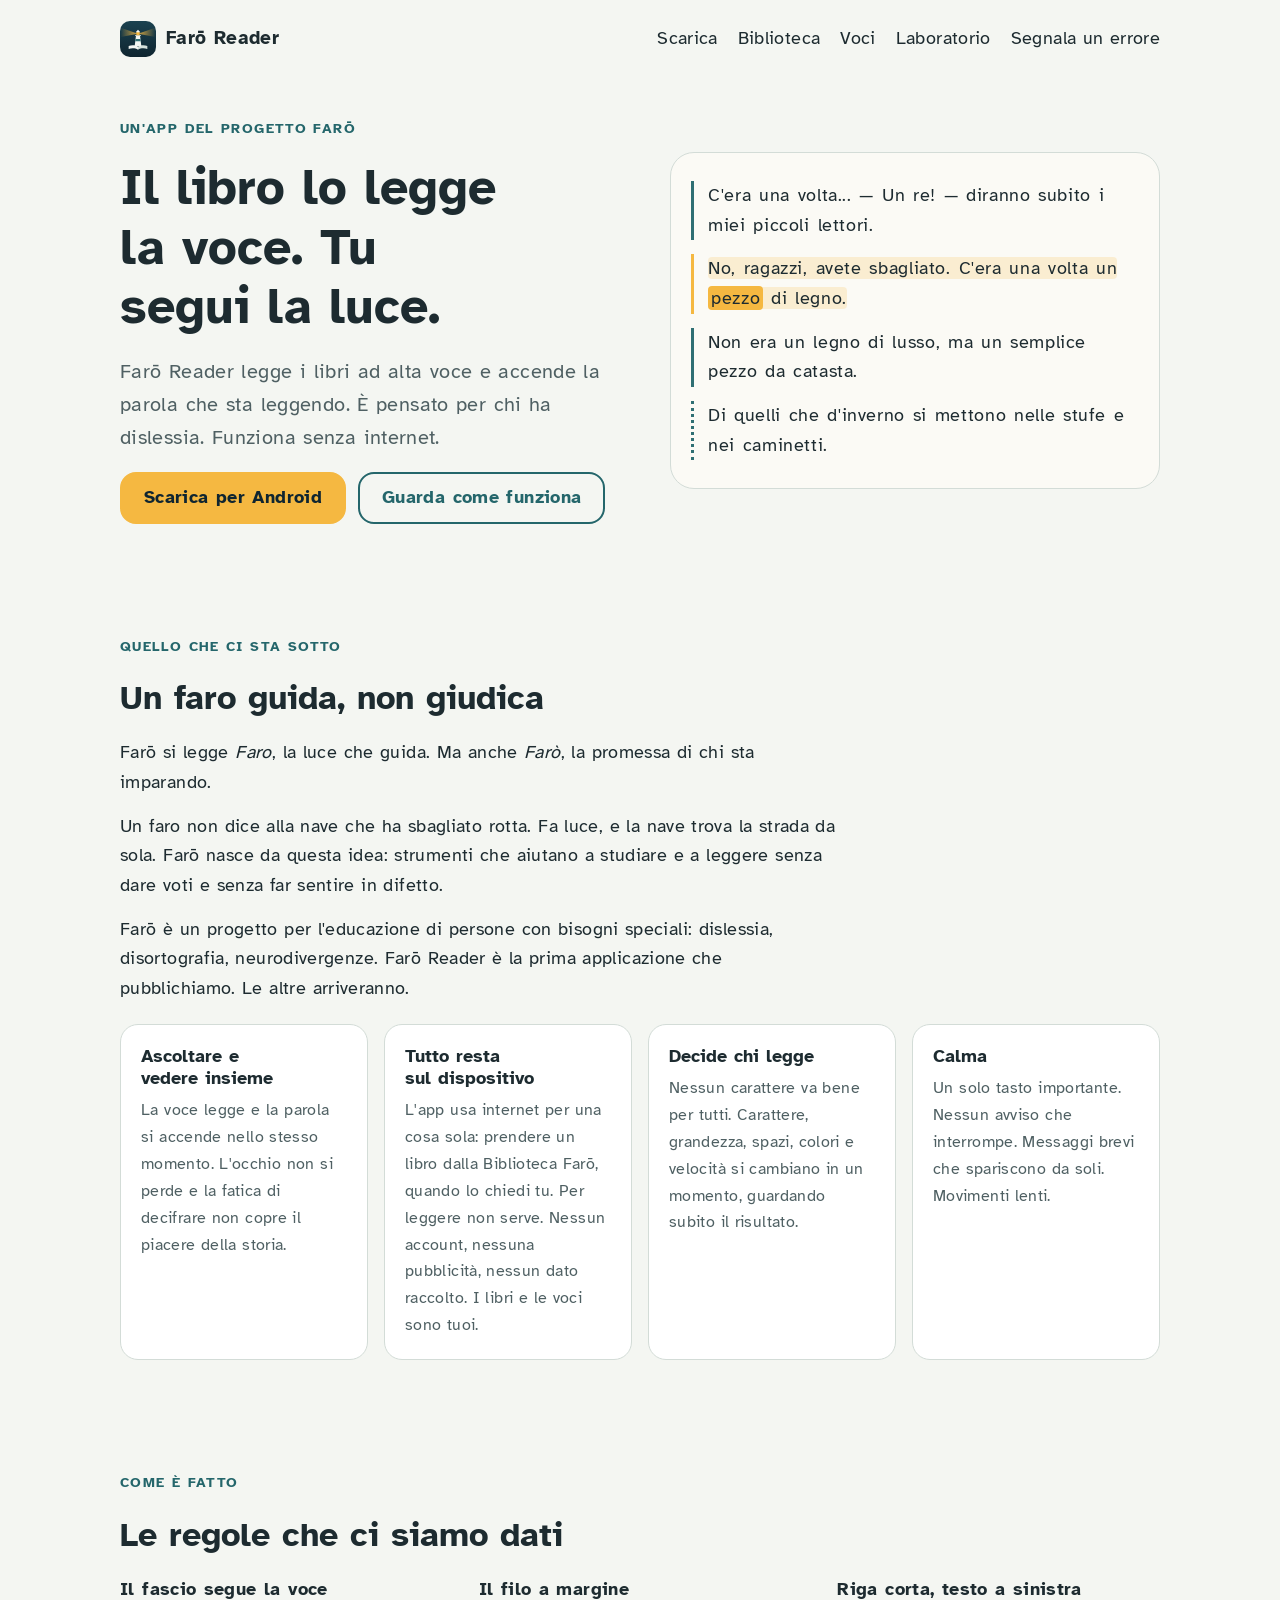
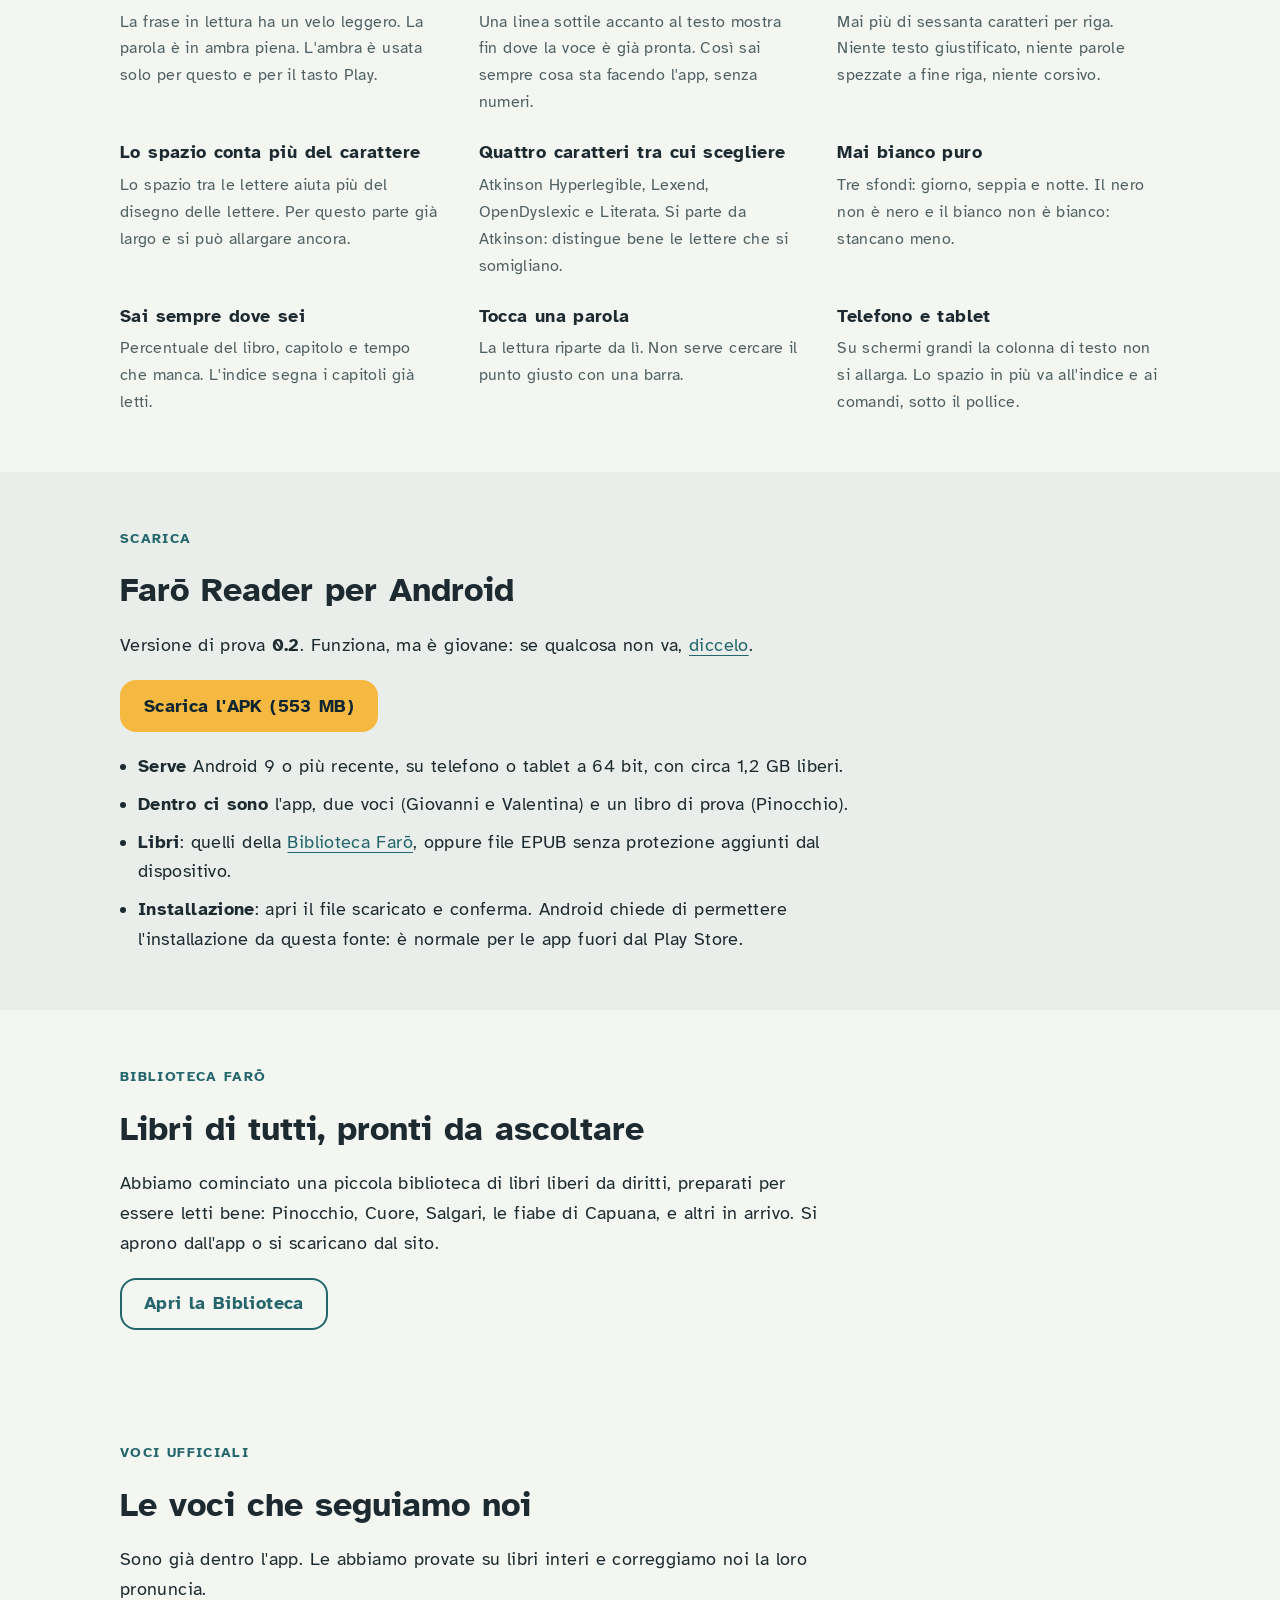
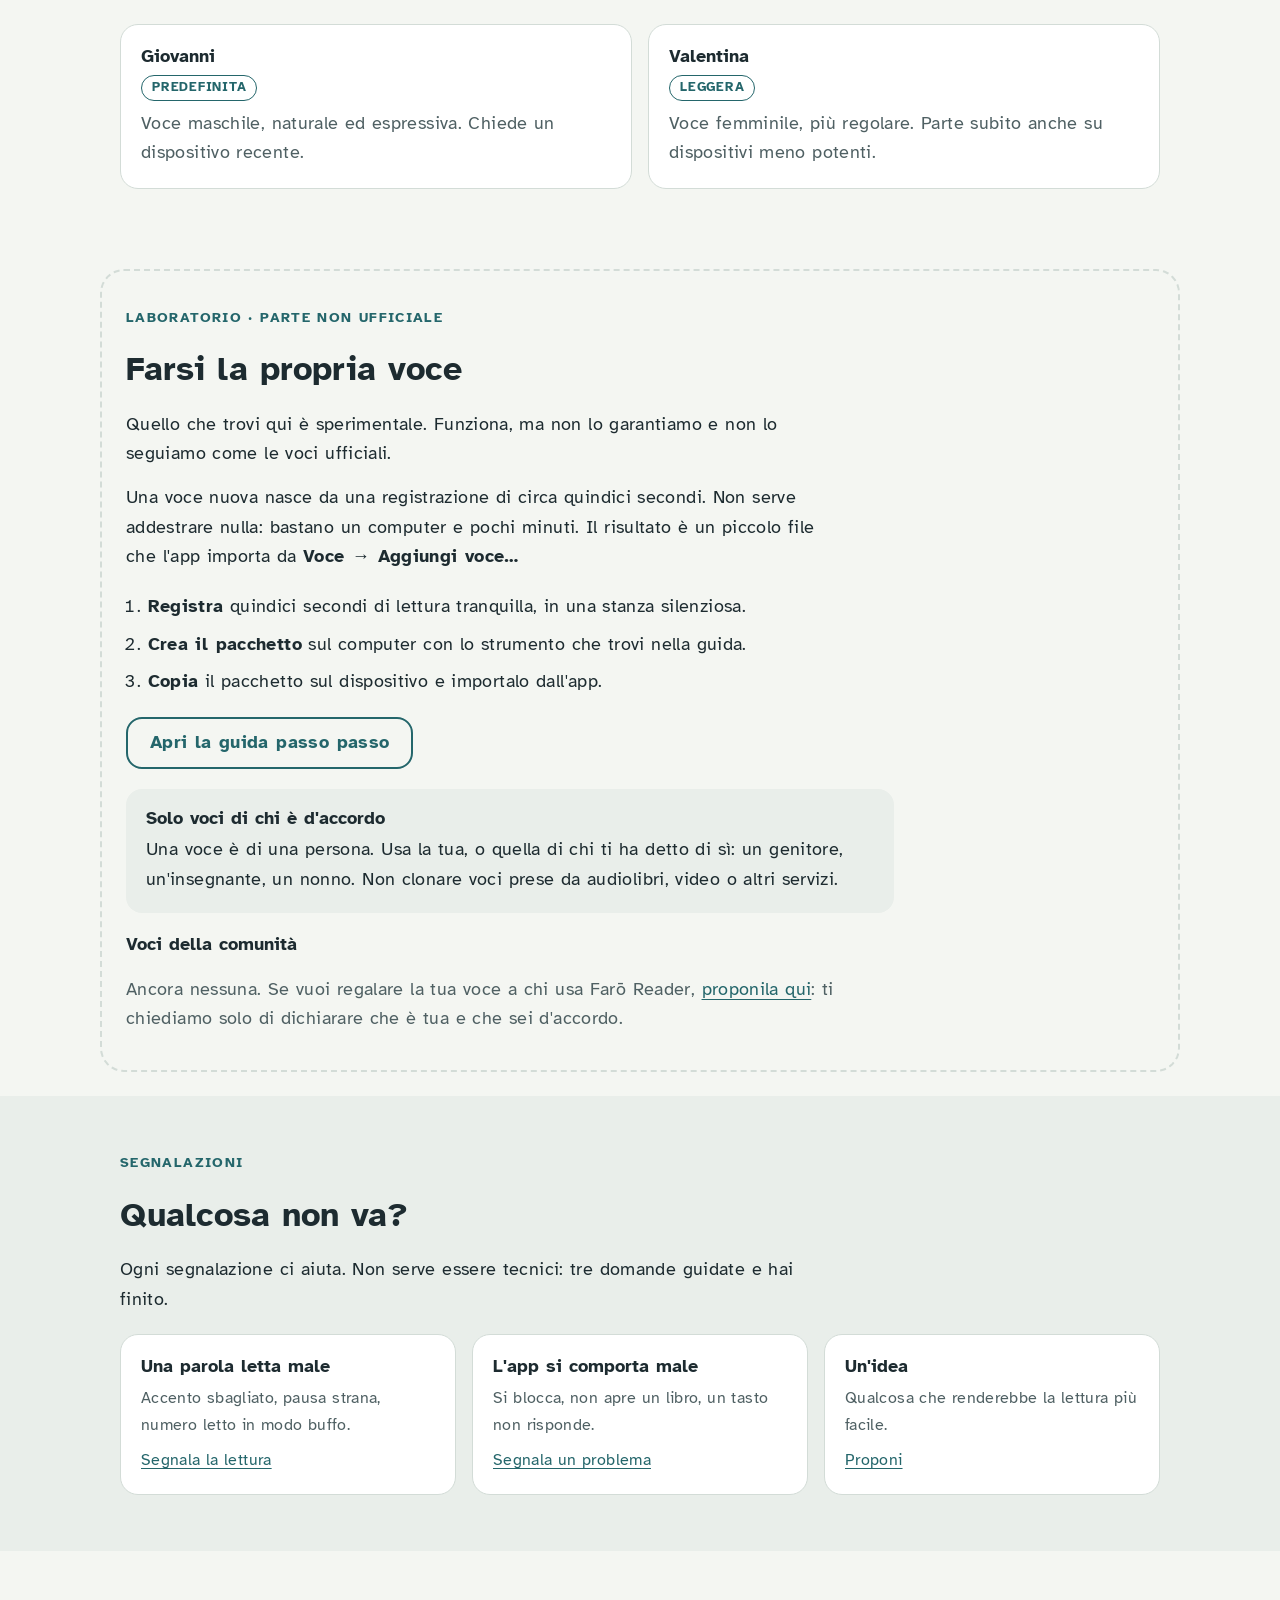
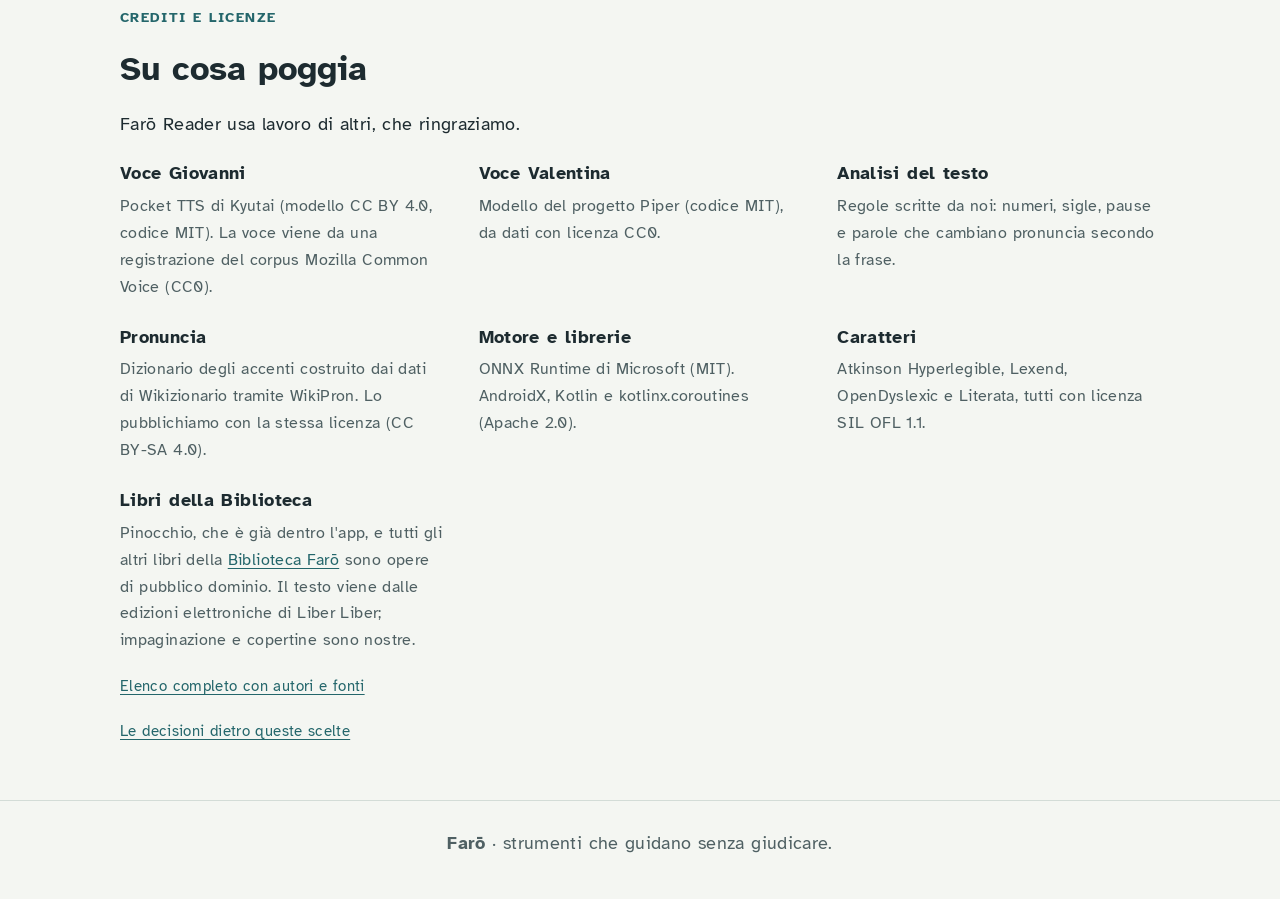
==== commit 5f93be1f: "Versione 0.2 pubblicata Co-Authored-By: Claude Opus 5.5 <noreply@anthropic.com>" ====
--- a/docs/index.html
+++ b/docs/index.html
@@ -77,7 +77,7 @@
   <p class="eyebrow">Scarica</p>
   <h2>Farō Reader per Android</h2>
   <div class="prose">
-    <p>Versione di prova <strong>0.1</strong>. Funziona, ma è giovane: se qualcosa non va, <a href="#segnala">diccelo</a>.</p>
+    <p>Versione di prova <strong>0.2</strong>. Funziona, ma è giovane: se qualcosa non va, <a href="#segnala">diccelo</a>.</p>
   </div>
   <p class="actions"><a class="btn primary" data-release="FaroReader.apk" href="#scarica">Scarica l'APK (553 MB)</a></p>
   <ul class="facts">
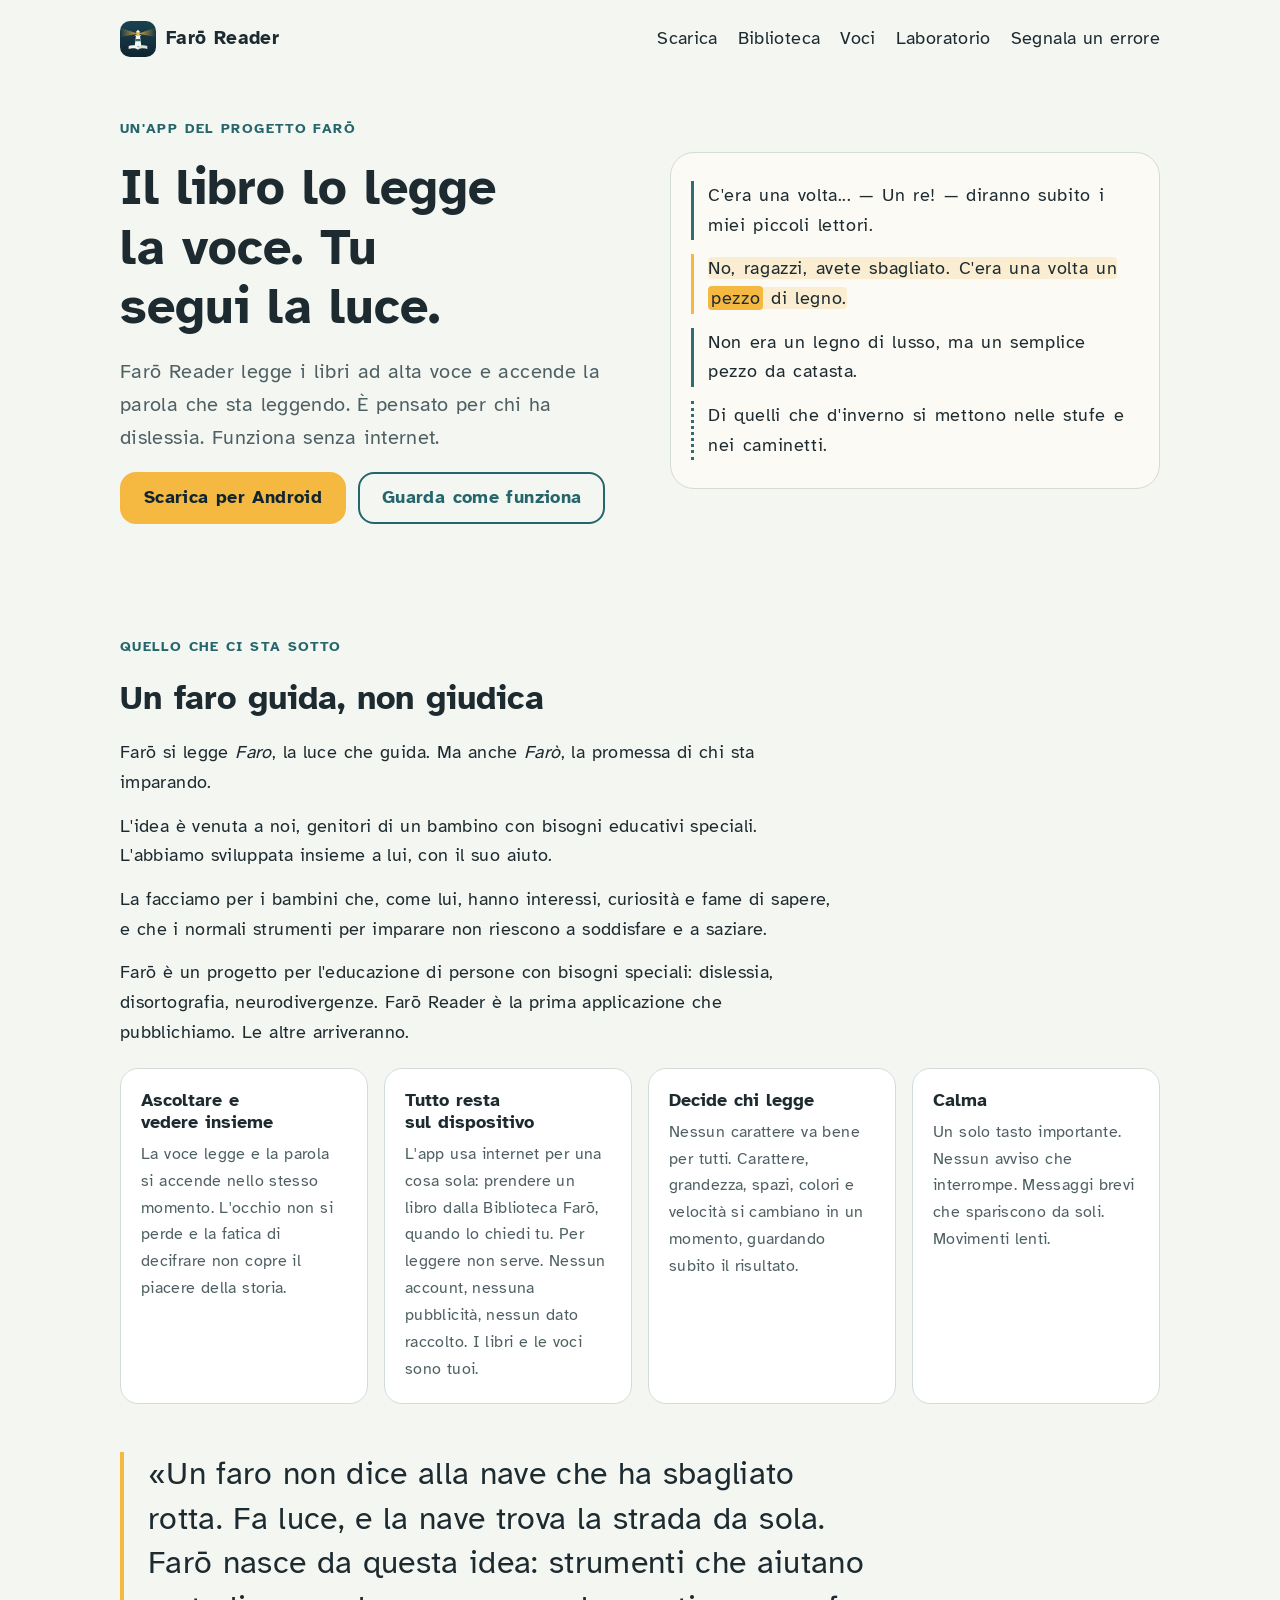
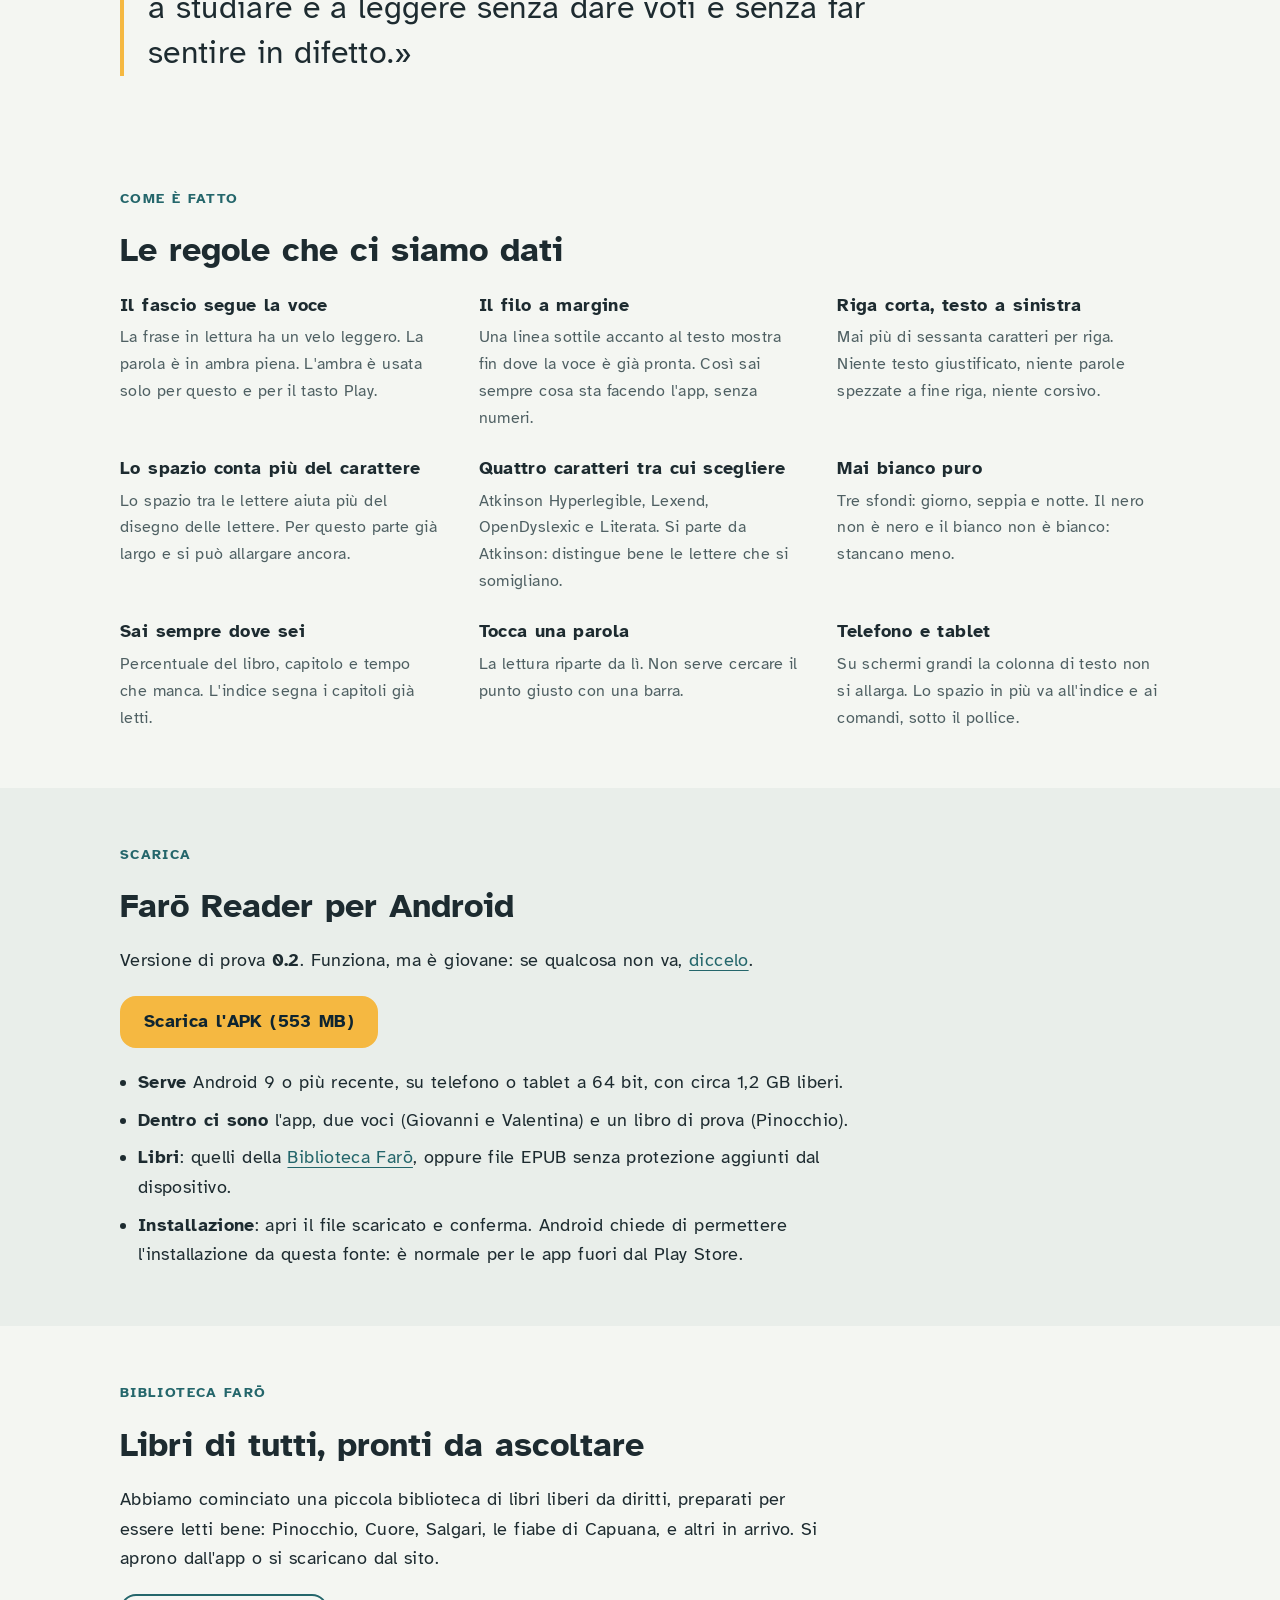
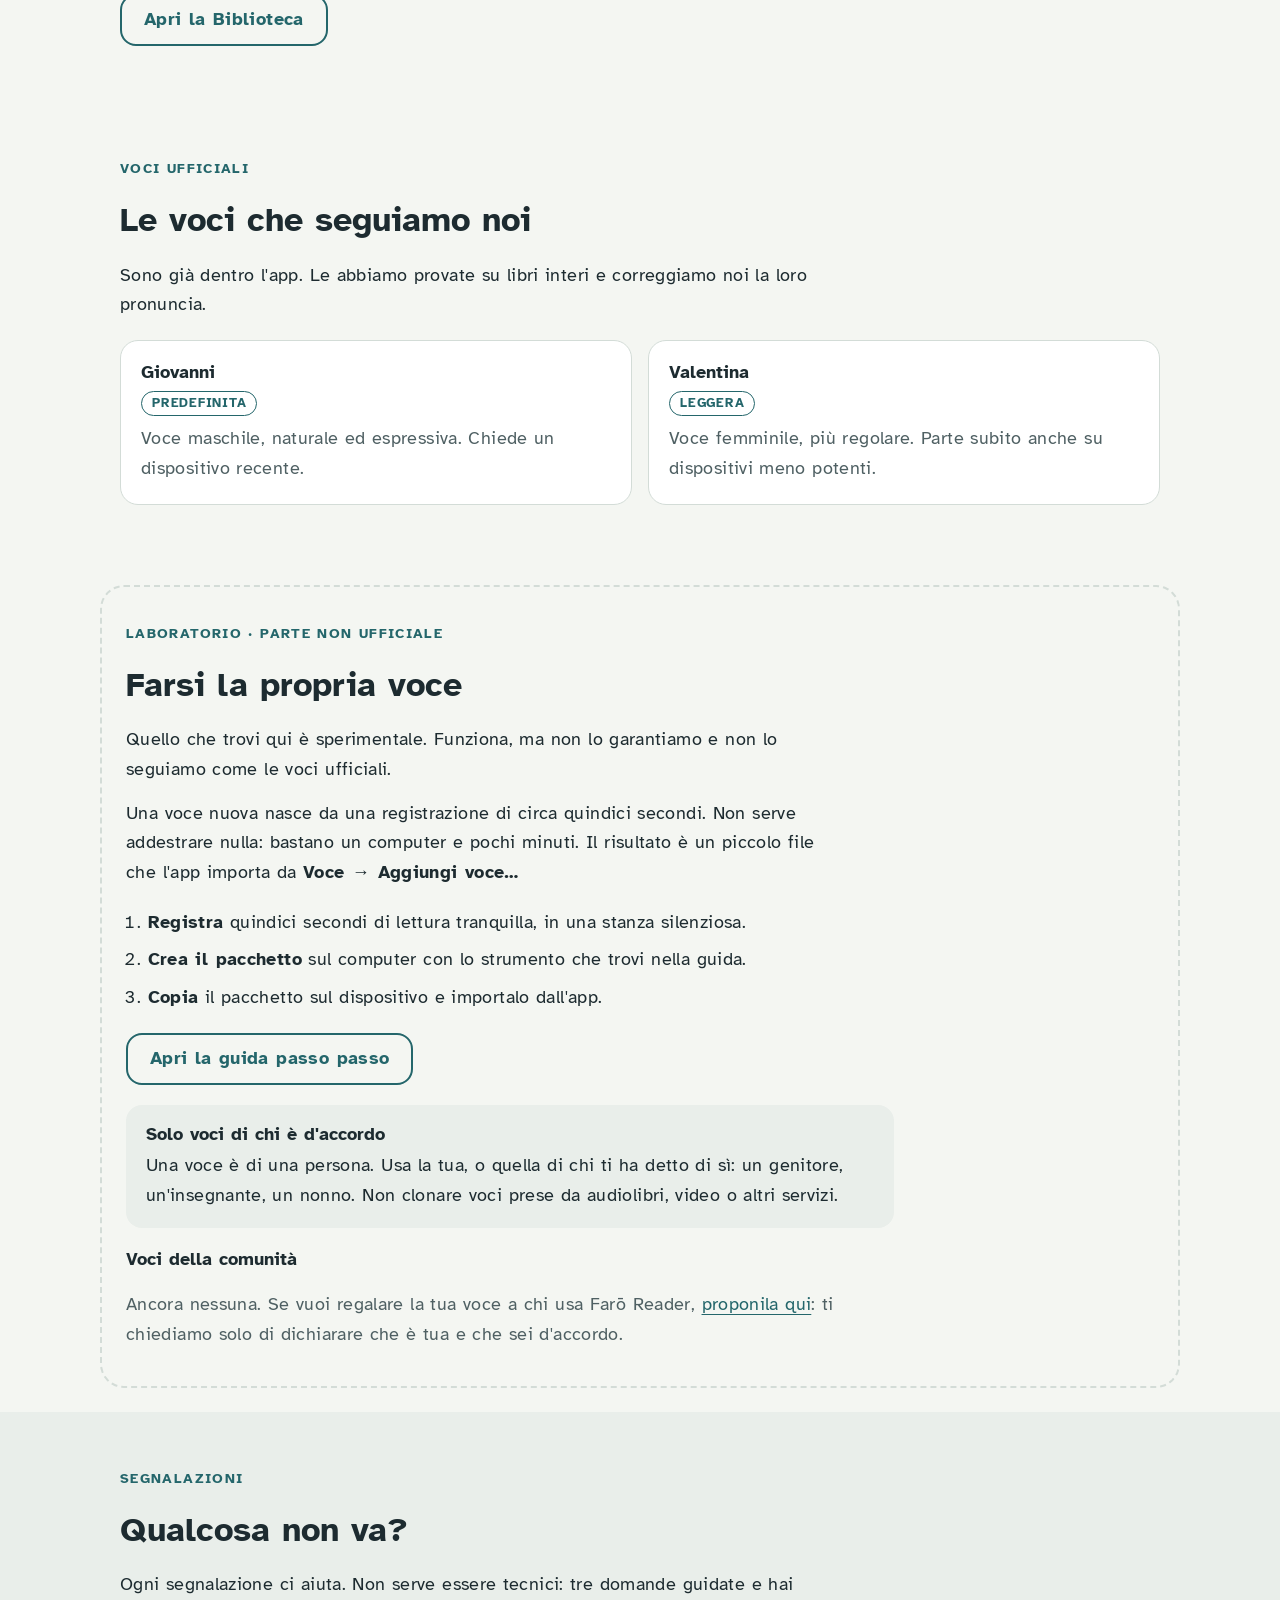
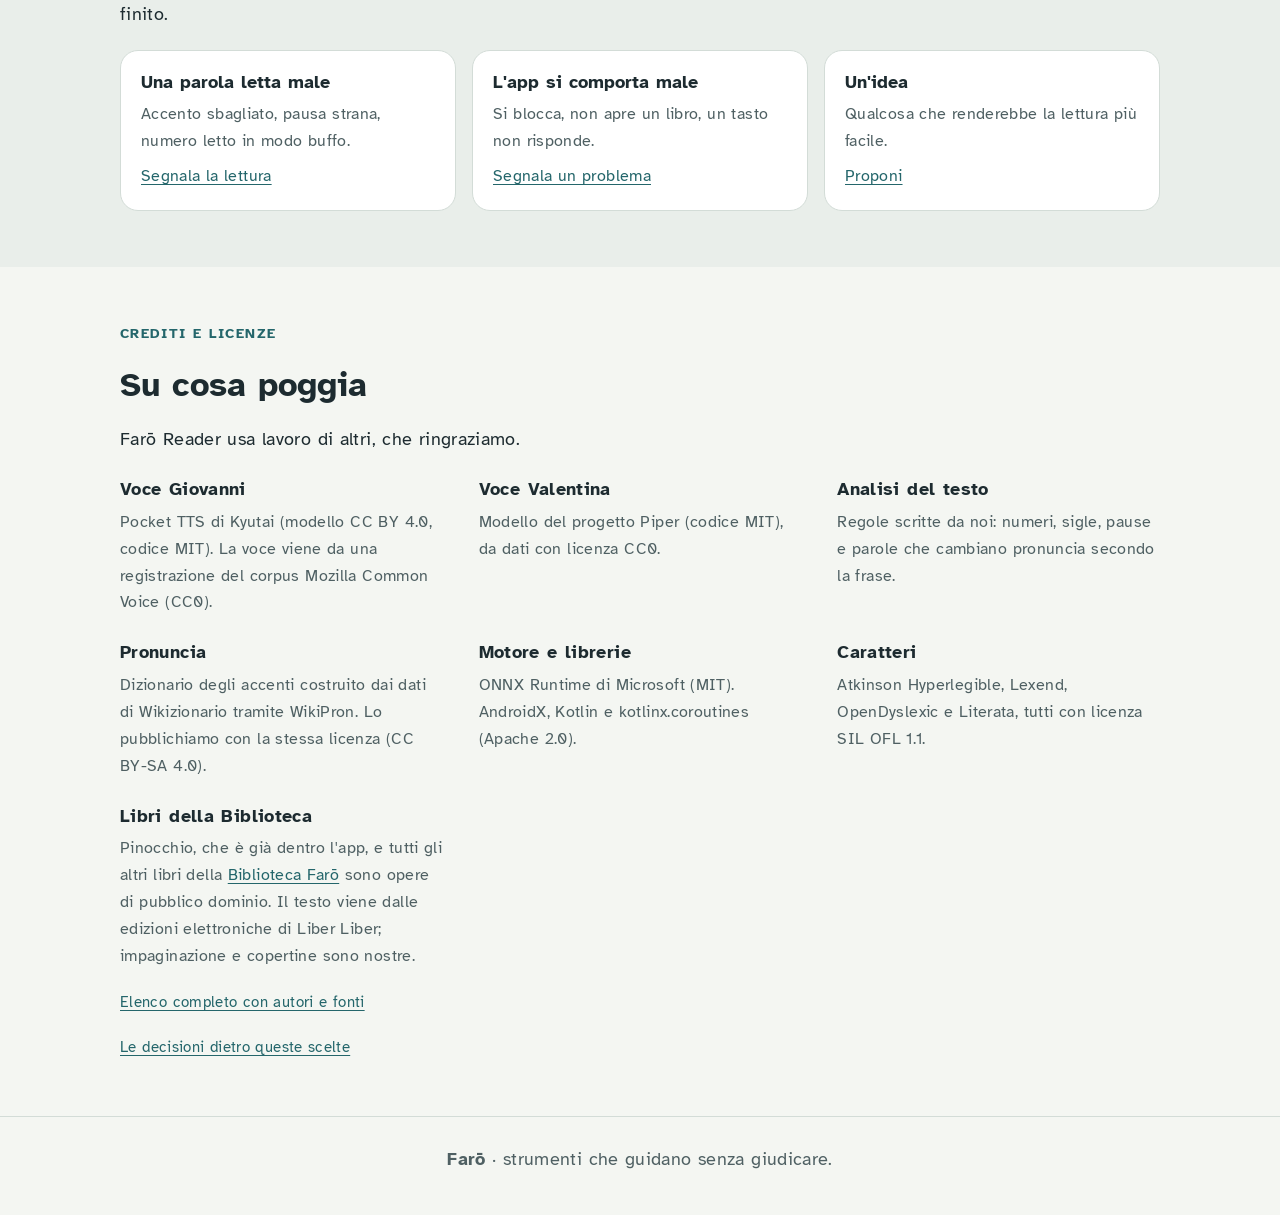
==== commit c705d62c: "Pagina: la storia di come è nata l'idea e la frase del faro come citazione Co-Authored-By: Claude Op" ====
--- a/docs/index.html
+++ b/docs/index.html
@@ -46,7 +46,8 @@
   <h2>Un faro guida, non giudica</h2>
   <div class="prose">
     <p>Farō si legge <em>Faro</em>, la luce che guida. Ma anche <em>Farò</em>, la promessa di chi sta imparando.</p>
-    <p>Un faro non dice alla nave che ha sbagliato rotta. Fa luce, e la nave trova la strada da sola. Farō nasce da questa idea: strumenti che aiutano a studiare e a leggere senza dare voti e senza far sentire in difetto.</p>
+    <p>L'idea è venuta a noi, genitori di un bambino con bisogni educativi speciali. L'abbiamo sviluppata insieme a lui, con il suo aiuto.</p>
+    <p>La facciamo per i bambini che, come lui, hanno interessi, curiosità e fame di sapere, e che i normali strumenti per imparare non riescono a soddisfare e a saziare.</p>
     <p>Farō è un progetto per l'educazione di persone con bisogni speciali: dislessia, disortografia, neurodivergenze. Farō Reader è la prima applicazione che pubblichiamo. Le altre arriveranno.</p>
   </div>
   <div class="cards">
@@ -55,6 +56,9 @@
     <div><h3>Decide chi legge</h3><p>Nessun carattere va bene per tutti. Carattere, grandezza, spazi, colori e velocità si cambiano in un momento, guardando subito il risultato.</p></div>
     <div><h3>Calma</h3><p>Un solo tasto importante. Nessun avviso che interrompe. Messaggi brevi che spariscono da soli. Movimenti lenti.</p></div>
   </div>
+  <blockquote class="quote">
+    <p>«Un faro non dice alla nave che ha sbagliato rotta. Fa luce, e la nave trova la strada da sola. Farō nasce da questa idea: strumenti che aiutano a studiare e a leggere senza dare voti e senza far sentire in difetto.»</p>
+  </blockquote>
 </section>
 
 <section id="come">
--- a/docs/style.css
+++ b/docs/style.css
@@ -76,6 +76,9 @@
 .cards > div { background: var(--surface); border: 1px solid var(--line); border-radius: 18px; padding: 20px; display: flex; flex-direction: column; gap: 8px; }
 .cards p { color: var(--muted); font-size: 1.02rem; }
 
+/* citazione: più grande del testo, mai in corsivo */
+.quote { margin: 28px 0 0; padding-left: 24px; border-left: 4px solid var(--lanterna); max-width: 36ch; font-size: clamp(1.45rem, 3.2vw, 2rem); line-height: 1.4; letter-spacing: .01em; }
+
 .rules { margin: 0; display: grid; grid-template-columns: repeat(auto-fit, minmax(280px, 1fr)); gap: 22px 36px; }
 .rules div { display: flex; flex-direction: column; gap: 4px; }
 .rules dt { font-weight: 700; }
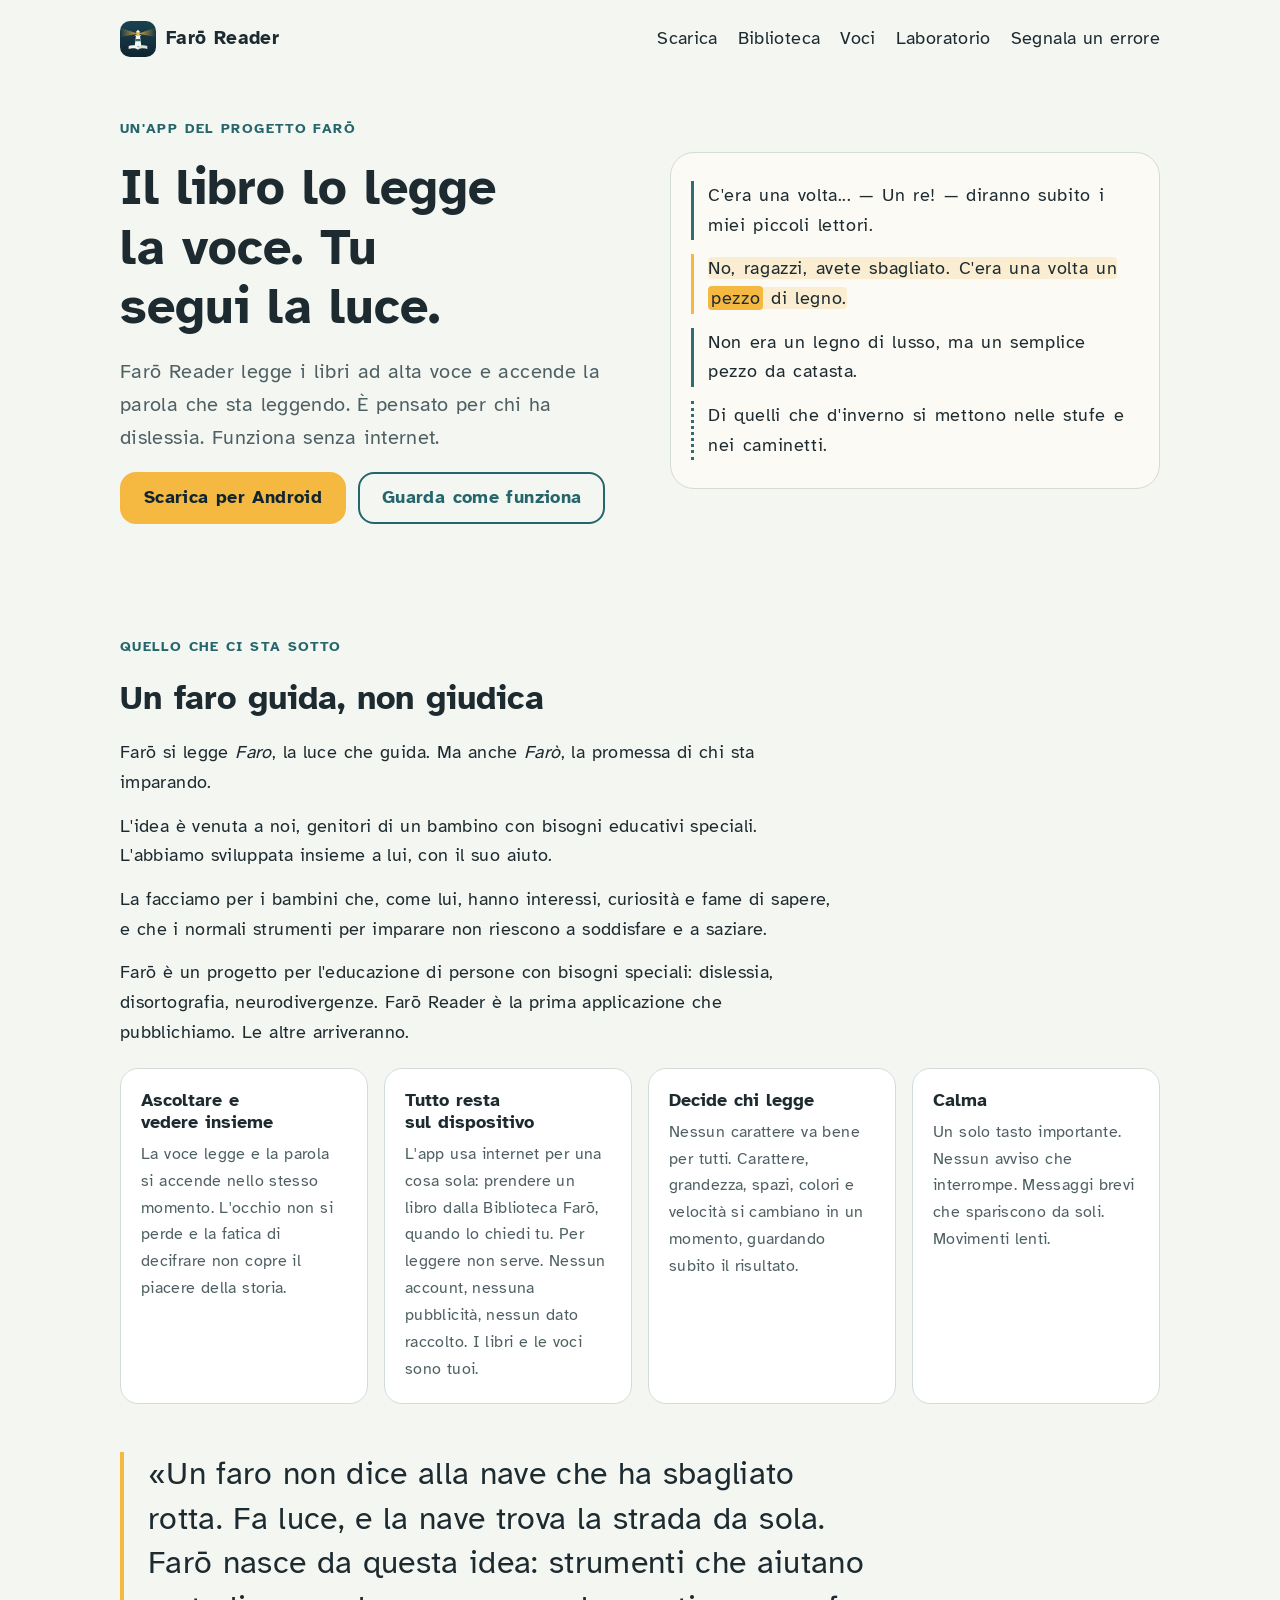
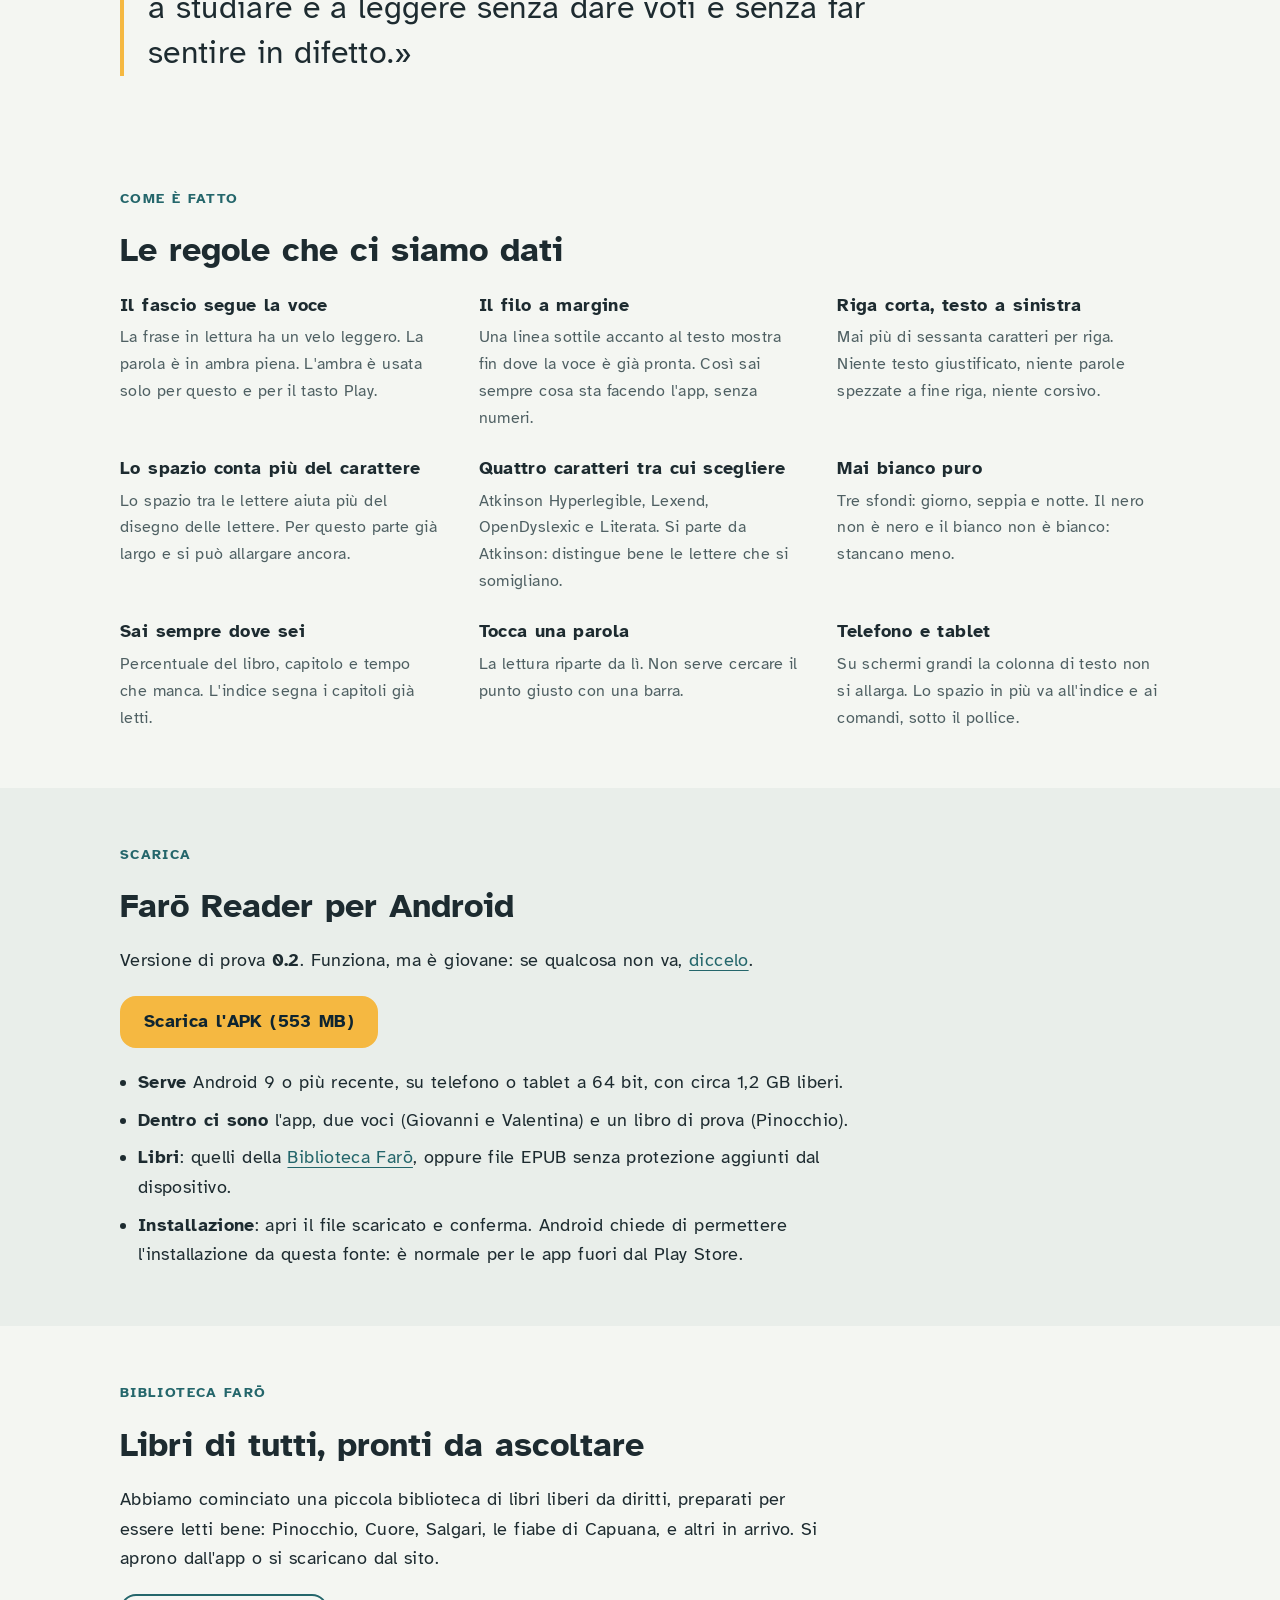
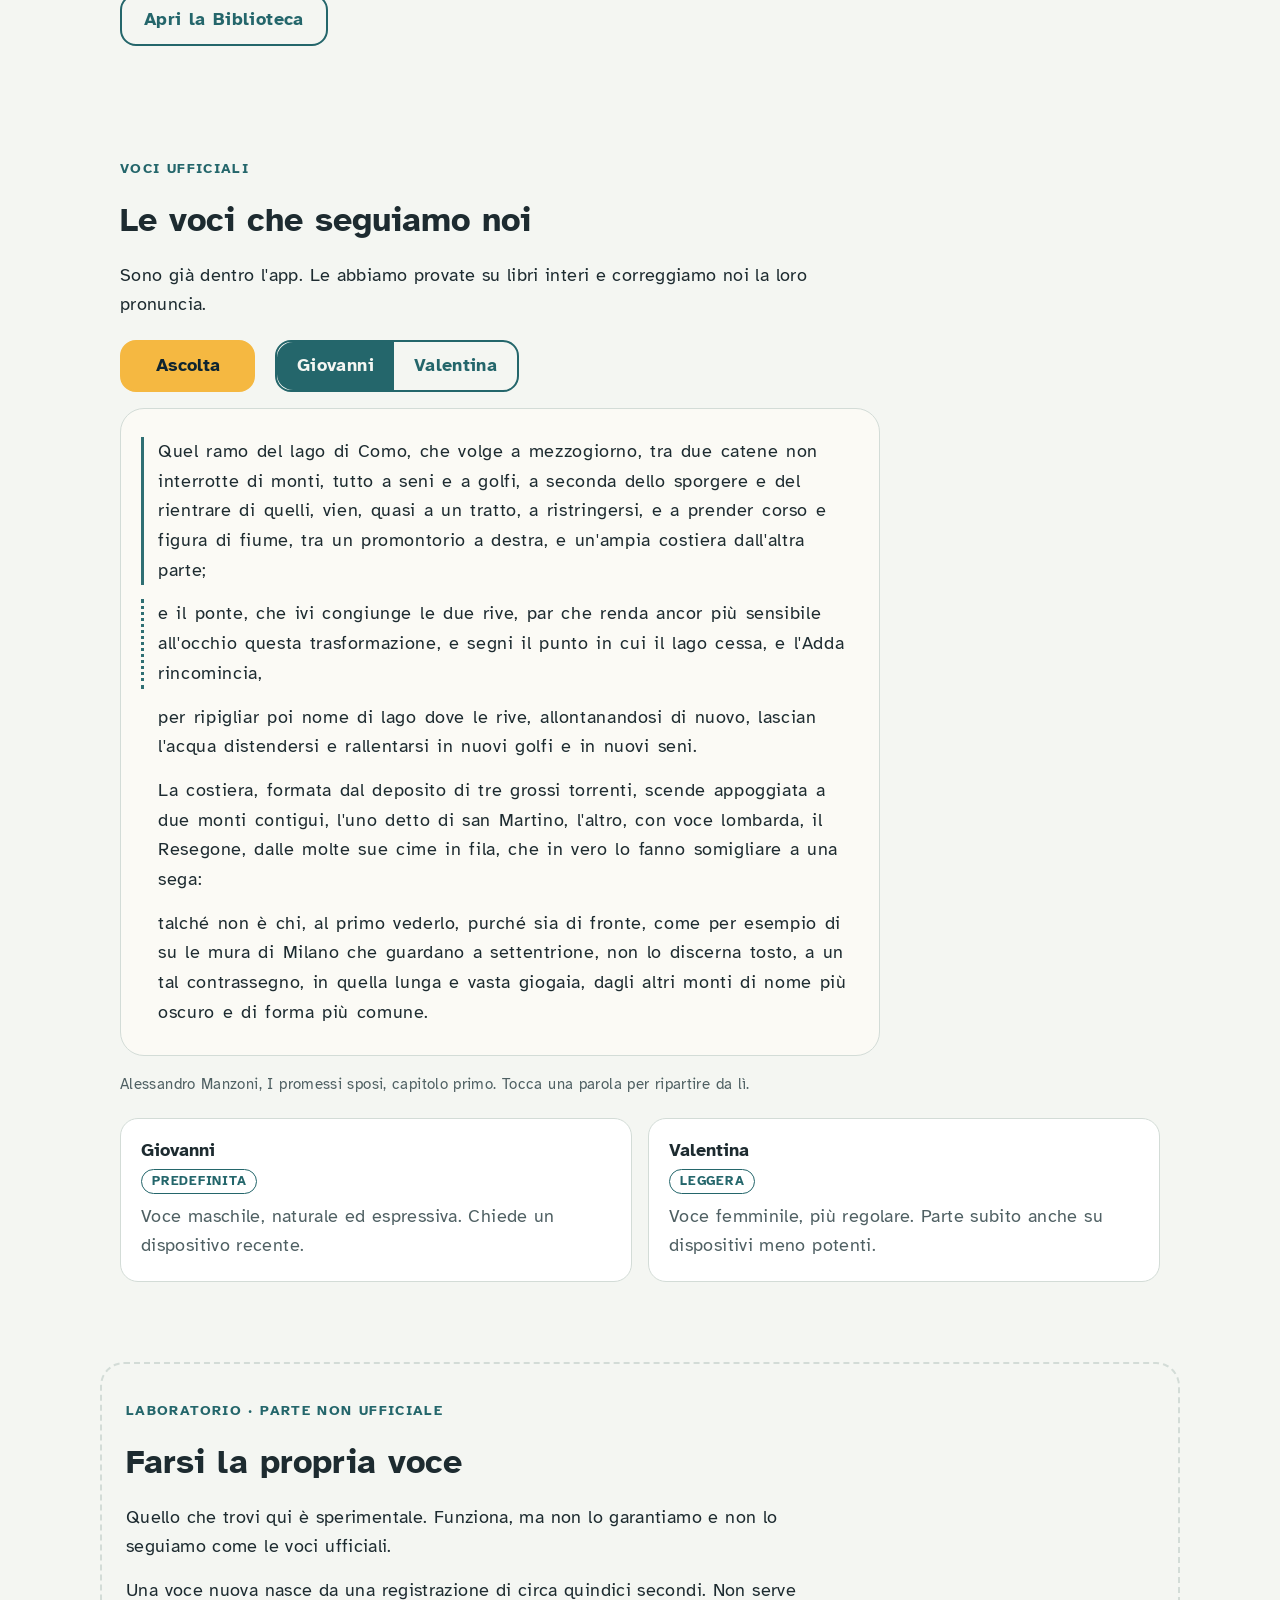
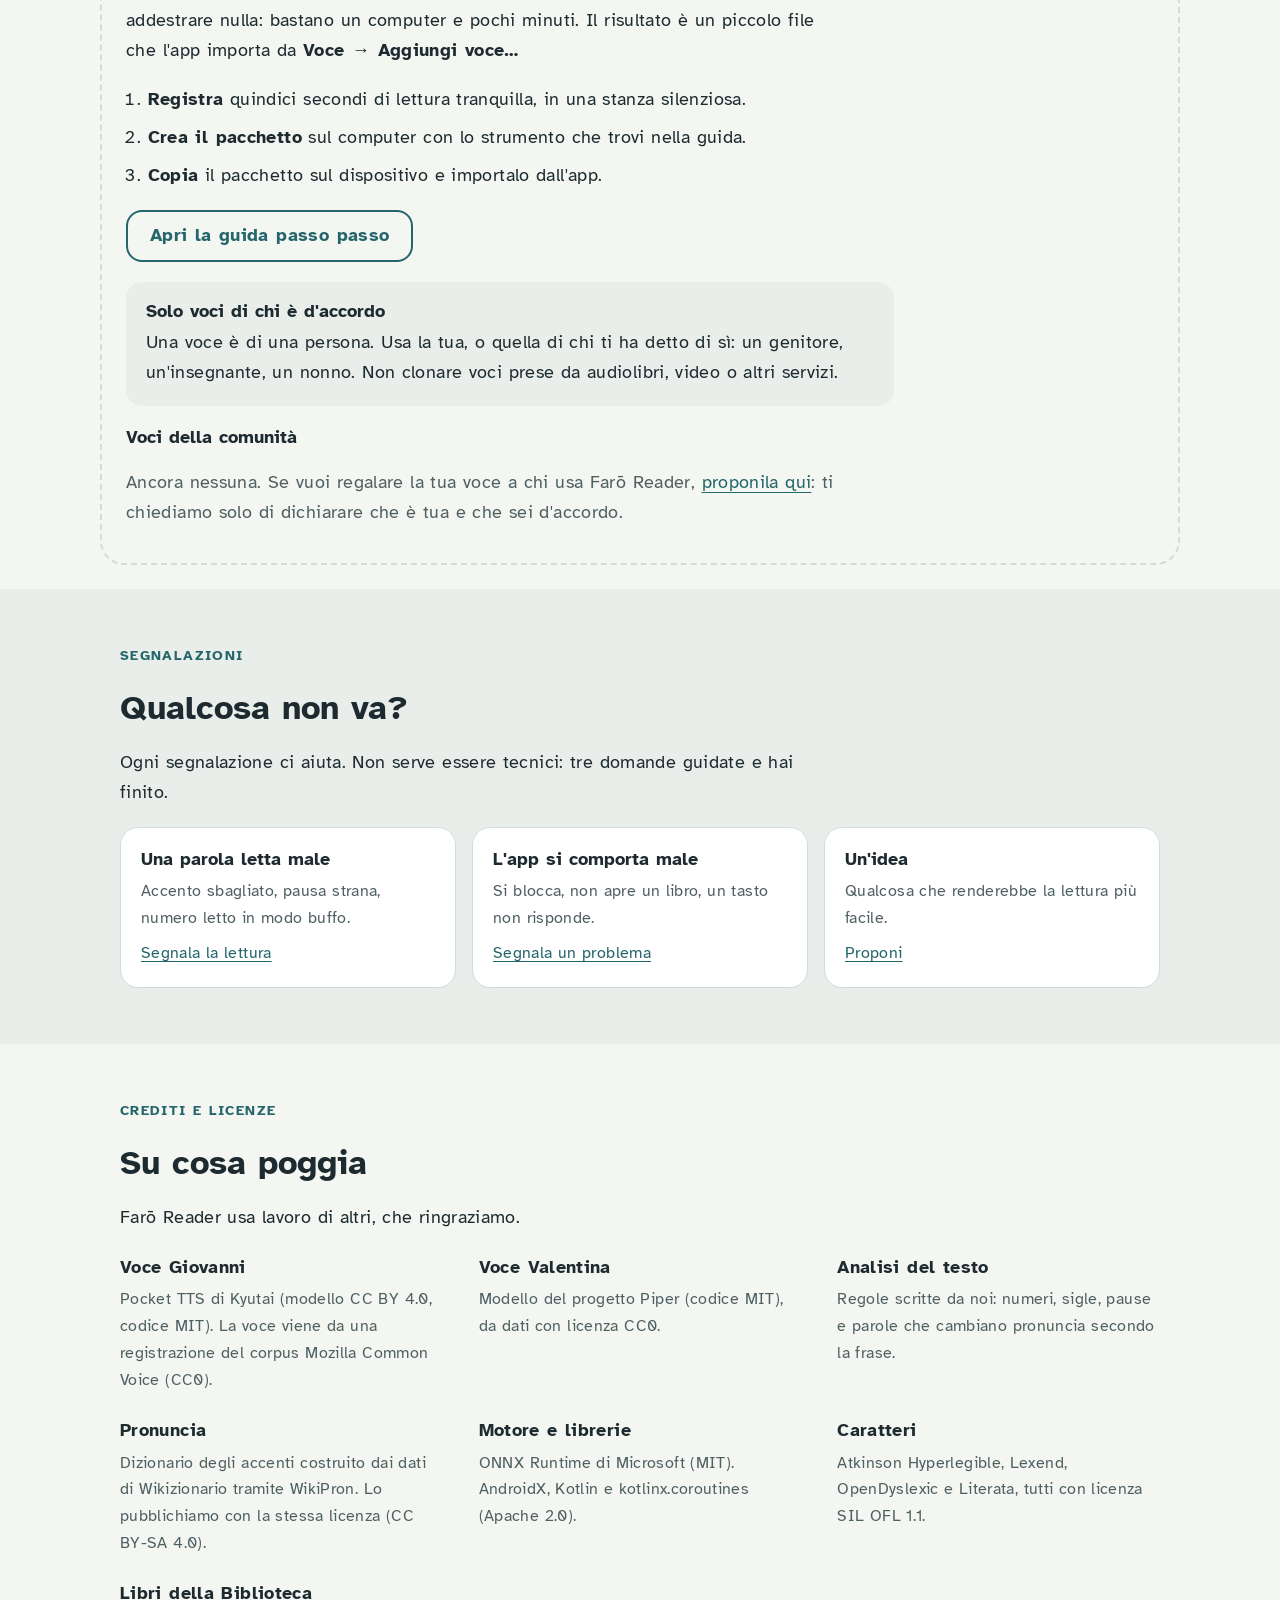
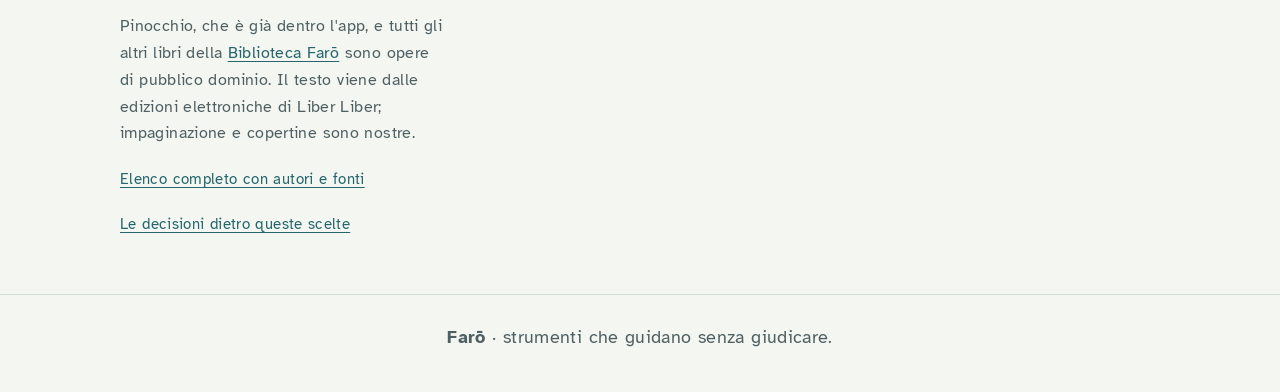
==== commit 7849c0e5: "Voci ufficiali: lettura di prova dei Promessi sposi con Giovanni e Valentina La luce segue i tempi v" ====
--- a/docs/index.html
+++ b/docs/index.html
@@ -105,6 +105,19 @@
   <p class="eyebrow">Voci ufficiali</p>
   <h2>Le voci che seguiamo noi</h2>
   <div class="prose"><p>Sono già dentro l'app. Le abbiamo provate su libri interi e correggiamo noi la loro pronuncia.</p></div>
+  <div class="player" id="ascolta" hidden>
+    <div class="player-bar">
+      <button class="btn primary" type="button" id="ascolta-play" aria-pressed="false">Ascolta</button>
+      <fieldset class="seg">
+        <legend>Voce</legend>
+        <label><input type="radio" name="voce" value="giovanni" checked><span>Giovanni</span></label>
+        <label><input type="radio" name="voce" value="valentina"><span>Valentina</span></label>
+      </fieldset>
+    </div>
+    <div class="demo" id="ascolta-testo" aria-label="I promessi sposi, capitolo primo"></div>
+    <p class="small">Alessandro Manzoni, <cite>I promessi sposi</cite>, capitolo primo. Tocca una parola per ripartire da lì.</p>
+    <audio id="ascolta-audio" preload="none"></audio>
+  </div>
   <div class="voices">
     <article>
       <h3>Giovanni</h3>
@@ -176,6 +189,74 @@
   <p><strong>Farō</strong> · strumenti che guidano senza giudicare.</p>
 </footer>
 
+<script src="demo/voci.js"></script>
+<script>
+// Lettura di prova: la luce segue i tempi veri di ogni parola; il filo a margine finge il lavoro dell'app sulle frasi dopo.
+(function () {
+  const D = window.DEMO_VOCI, box = document.getElementById("ascolta");
+  if (!D || !box) return;
+  const audio = document.getElementById("ascolta-audio"), play = document.getElementById("ascolta-play");
+  const testo = document.getElementById("ascolta-testo");
+  const words = [], pars = [], first = [];
+  D.blocchi.forEach((b, k) => {
+    const p = document.createElement("p"), s = document.createElement("span");
+    first.push(words.length);
+    b.forEach((w, i) => {
+      const el = document.createElement("span");
+      el.className = "w"; el.textContent = w; el.dataset.i = words.length;
+      words.push(el); s.append(el, i < b.length - 1 ? " " : "");
+    });
+    p.append(s); testo.append(p); pars.push(p);
+  });
+  let T = D.voci.giovanni.t, cur = -1, raf = 0;
+  const blockOf = i => { let k = 0; while (k + 1 < first.length && first[k + 1] <= i) k++; return k; };
+  const start = k => T[first[k]][0];
+  // la frase k è pronta quando la voce è a metà della frase prima; quella dopo è in lavorazione
+  const readyAt = k => k === 0 ? 0 : (start(k - 1) + start(k)) / 2;
+  function draw() {
+    const t = audio.currentTime || 0;
+    let i = -1;
+    while (i + 1 < T.length && T[i + 1][0] <= t) i++;
+    const on = !audio.paused || t > 0, now = on ? blockOf(Math.max(i, 0)) : -1;
+    pars.forEach((p, k) => {
+      const ready = k <= now || t >= readyAt(k), working = !ready && (k === 0 || t >= readyAt(k - 1));
+      p.className = k === now ? "now" : ready ? "ready" : working ? "working" : "";
+      p.firstChild.className = k === now ? "sent" : "";
+    });
+    if (i !== cur) {
+      if (cur >= 0) words[cur].classList.remove("on");
+      if (i >= 0 && on) words[i].classList.add("on");
+      cur = on ? i : -1;
+    }
+  }
+  const loop = () => { draw(); raf = audio.paused ? 0 : requestAnimationFrame(loop); };
+  function setVoice(name, keep) {
+    const i = Math.max(cur, 0), was = !audio.paused;
+    T = D.voci[name].t;
+    audio.src = D.voci[name].audio;
+    if (keep) {
+      audio.preload = "auto";
+      audio.addEventListener("loadedmetadata", () => { audio.currentTime = T[i][0]; if (was) audio.play().catch(() => {}); else draw(); }, { once: true });
+      audio.load();
+    }
+  }
+  play.addEventListener("click", () => audio.paused ? audio.play().catch(() => {}) : audio.pause());
+  audio.addEventListener("play", () => { play.textContent = "Pausa"; play.setAttribute("aria-pressed", "true"); if (!raf) loop(); });
+  audio.addEventListener("pause", () => { play.textContent = "Ascolta"; play.setAttribute("aria-pressed", "false"); draw(); });
+  audio.addEventListener("seeked", draw);
+  audio.addEventListener("ended", () => { audio.currentTime = 0; draw(); });
+  box.querySelectorAll("input[name=voce]").forEach(r => r.addEventListener("change", () => setVoice(r.value, cur >= 0)));
+  testo.addEventListener("click", e => {
+    const w = e.target.closest(".w");
+    if (!w) return;
+    const go = () => { audio.currentTime = T[+w.dataset.i][0]; audio.play().catch(() => {}); };
+    if (audio.readyState) go(); else { audio.preload = "auto"; audio.addEventListener("loadedmetadata", go, { once: true }); audio.load(); }
+  });
+  setVoice("giovanni", false);
+  box.hidden = false;
+  draw();
+})();
+</script>
 <script>
 // Repository pubblico su GitHub: segnalazioni, guida e download partono da qui.
 const REPO = "faro-edu/faro-reader";
--- a/docs/style.css
+++ b/docs/style.css
@@ -72,6 +72,24 @@
 .sent { background: var(--veil); border-radius: 4px; box-decoration-break: clone; -webkit-box-decoration-break: clone; }
 .word { background: var(--lanterna); color: var(--word-fg); border-radius: 4px; padding: 1px 3px; }
 
+/* lettura di prova nelle voci: la parola accesa non deve spostare il testo */
+.player { display: flex; flex-direction: column; gap: 16px; max-width: 760px; }
+.player[hidden] { display: none; }
+.player-bar { display: flex; flex-wrap: wrap; gap: 12px 20px; align-items: center; }
+.player .btn { cursor: pointer; font: inherit; font-weight: 700; min-width: 7.5em; justify-content: center; }
+.seg { display: flex; margin: 0; padding: 0; border: 2px solid var(--accent); border-radius: 16px; overflow: hidden; }
+.seg legend { position: absolute; width: 1px; height: 1px; overflow: hidden; clip-path: inset(50%); }
+.seg label { display: flex; cursor: pointer; }
+.seg input { position: absolute; opacity: 0; }
+.seg span { display: flex; align-items: center; min-height: 48px; padding: 0 20px; font-weight: 700; color: var(--accent); }
+.seg input:checked + span { background: var(--accent); color: var(--bg); }
+.seg input:focus-visible + span { outline: 3px solid var(--lanterna); outline-offset: -3px; }
+.player .demo { flex: none; }
+.player .demo p { transition: border-color .6s; }
+.player cite { font-style: normal; }
+.w { cursor: pointer; border-radius: 4px; }
+.w.on { background: var(--lanterna); color: var(--word-fg); box-shadow: 0 0 0 2px var(--lanterna); }
+
 .cards { display: grid; grid-template-columns: repeat(auto-fit, minmax(230px, 1fr)); gap: 16px; }
 .cards > div { background: var(--surface); border: 1px solid var(--line); border-radius: 18px; padding: 20px; display: flex; flex-direction: column; gap: 8px; }
 .cards p { color: var(--muted); font-size: 1.02rem; }
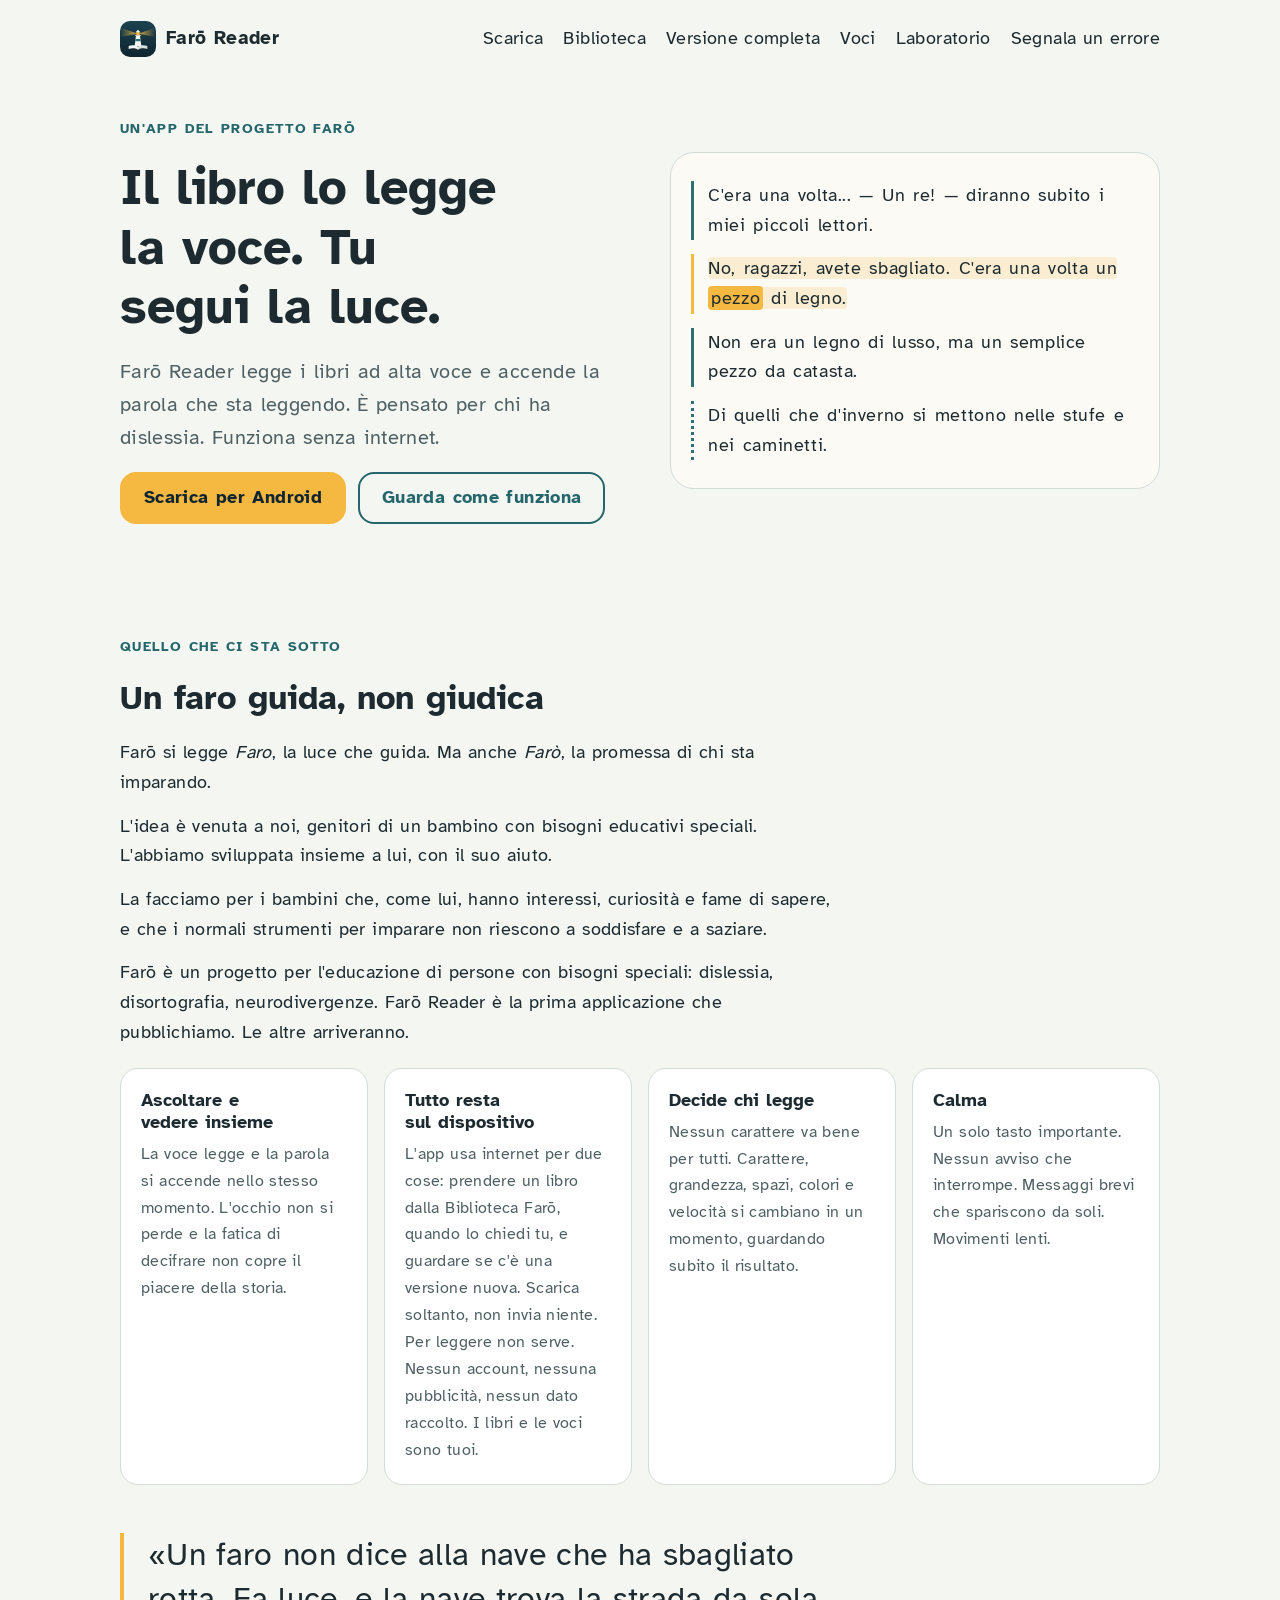
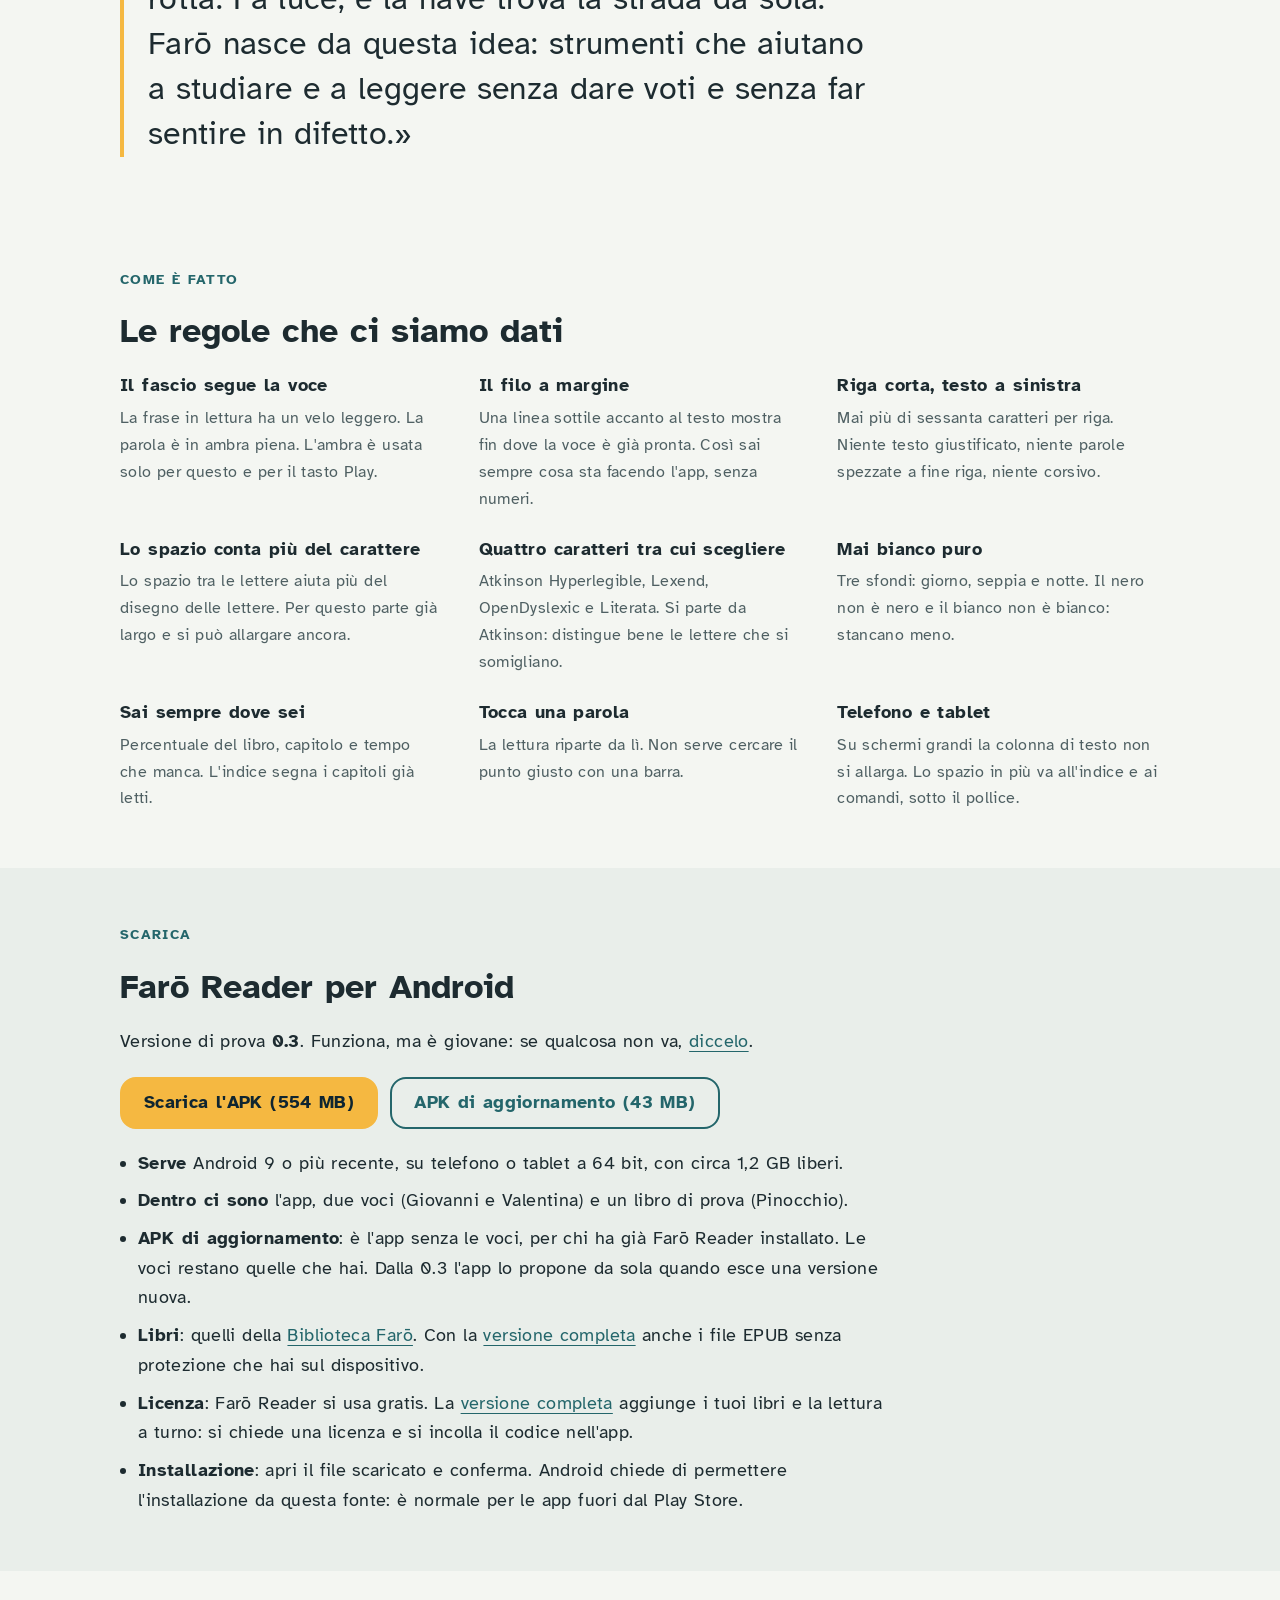
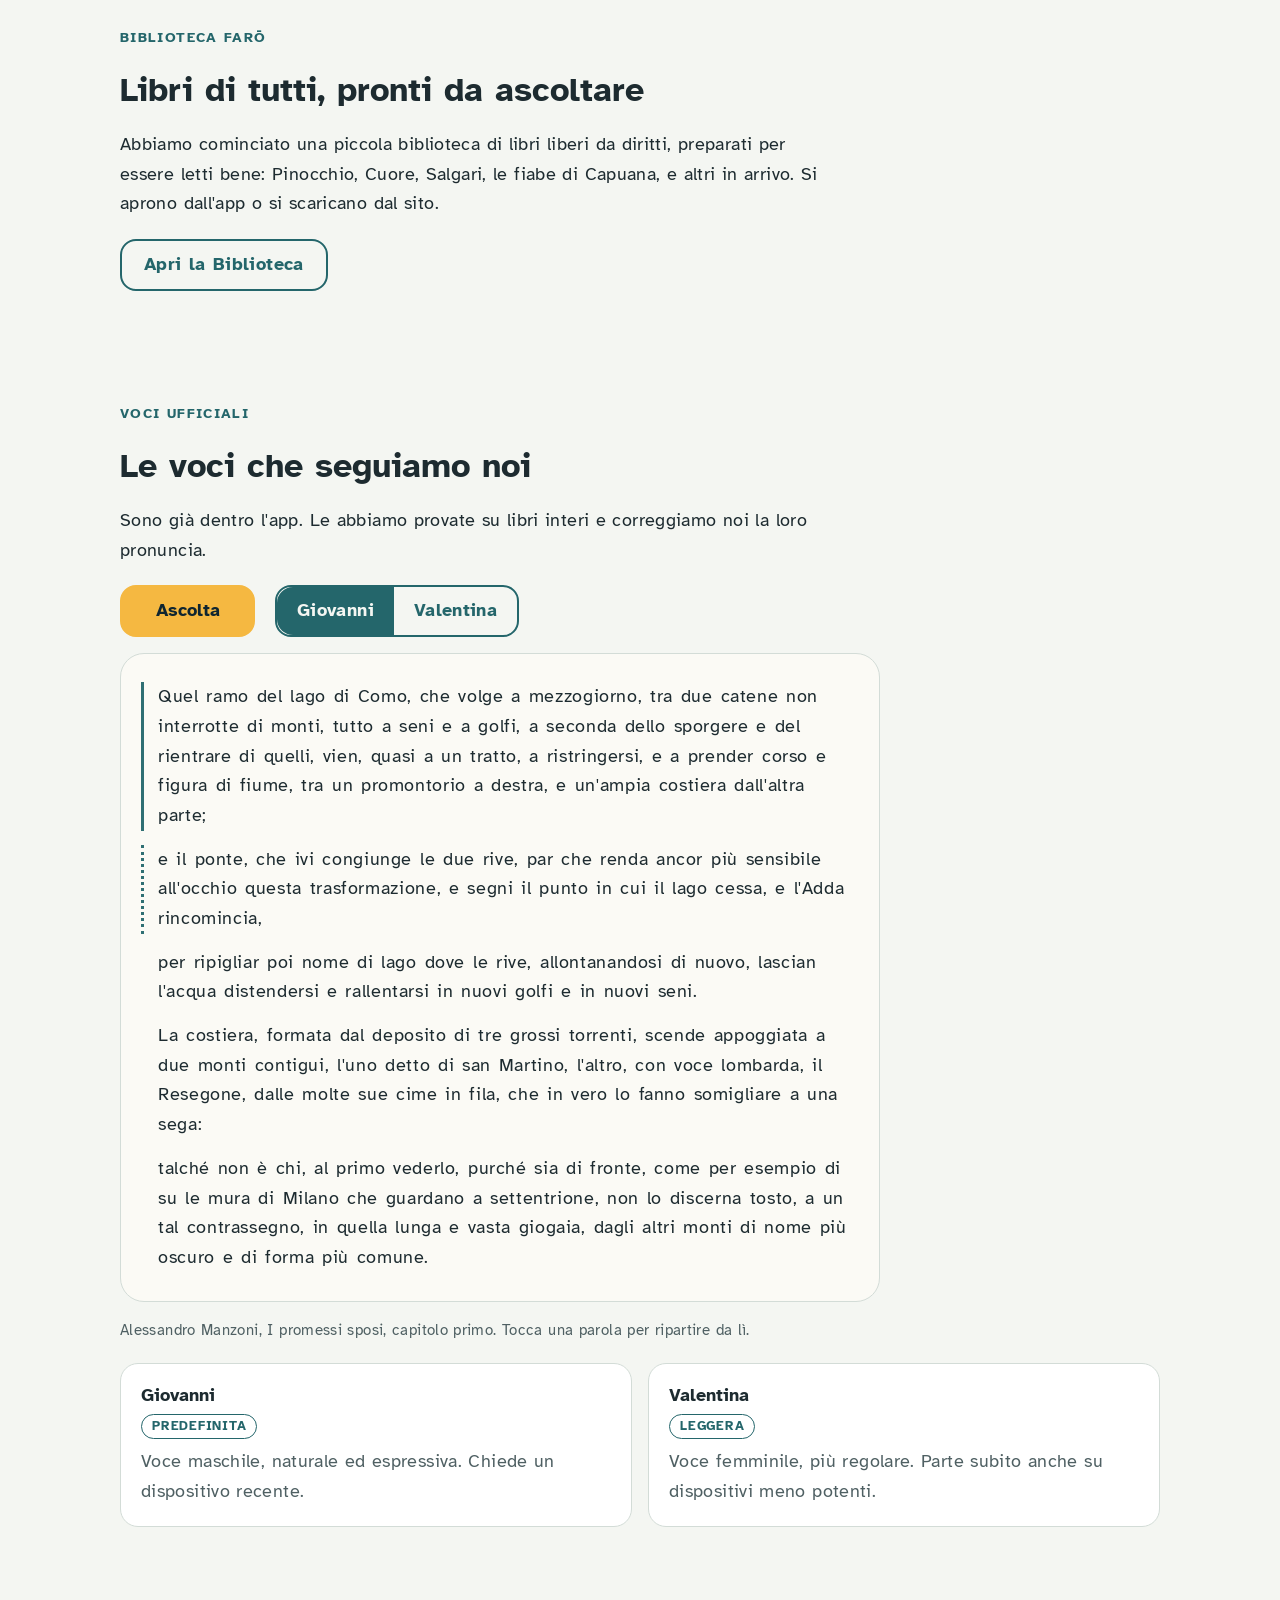
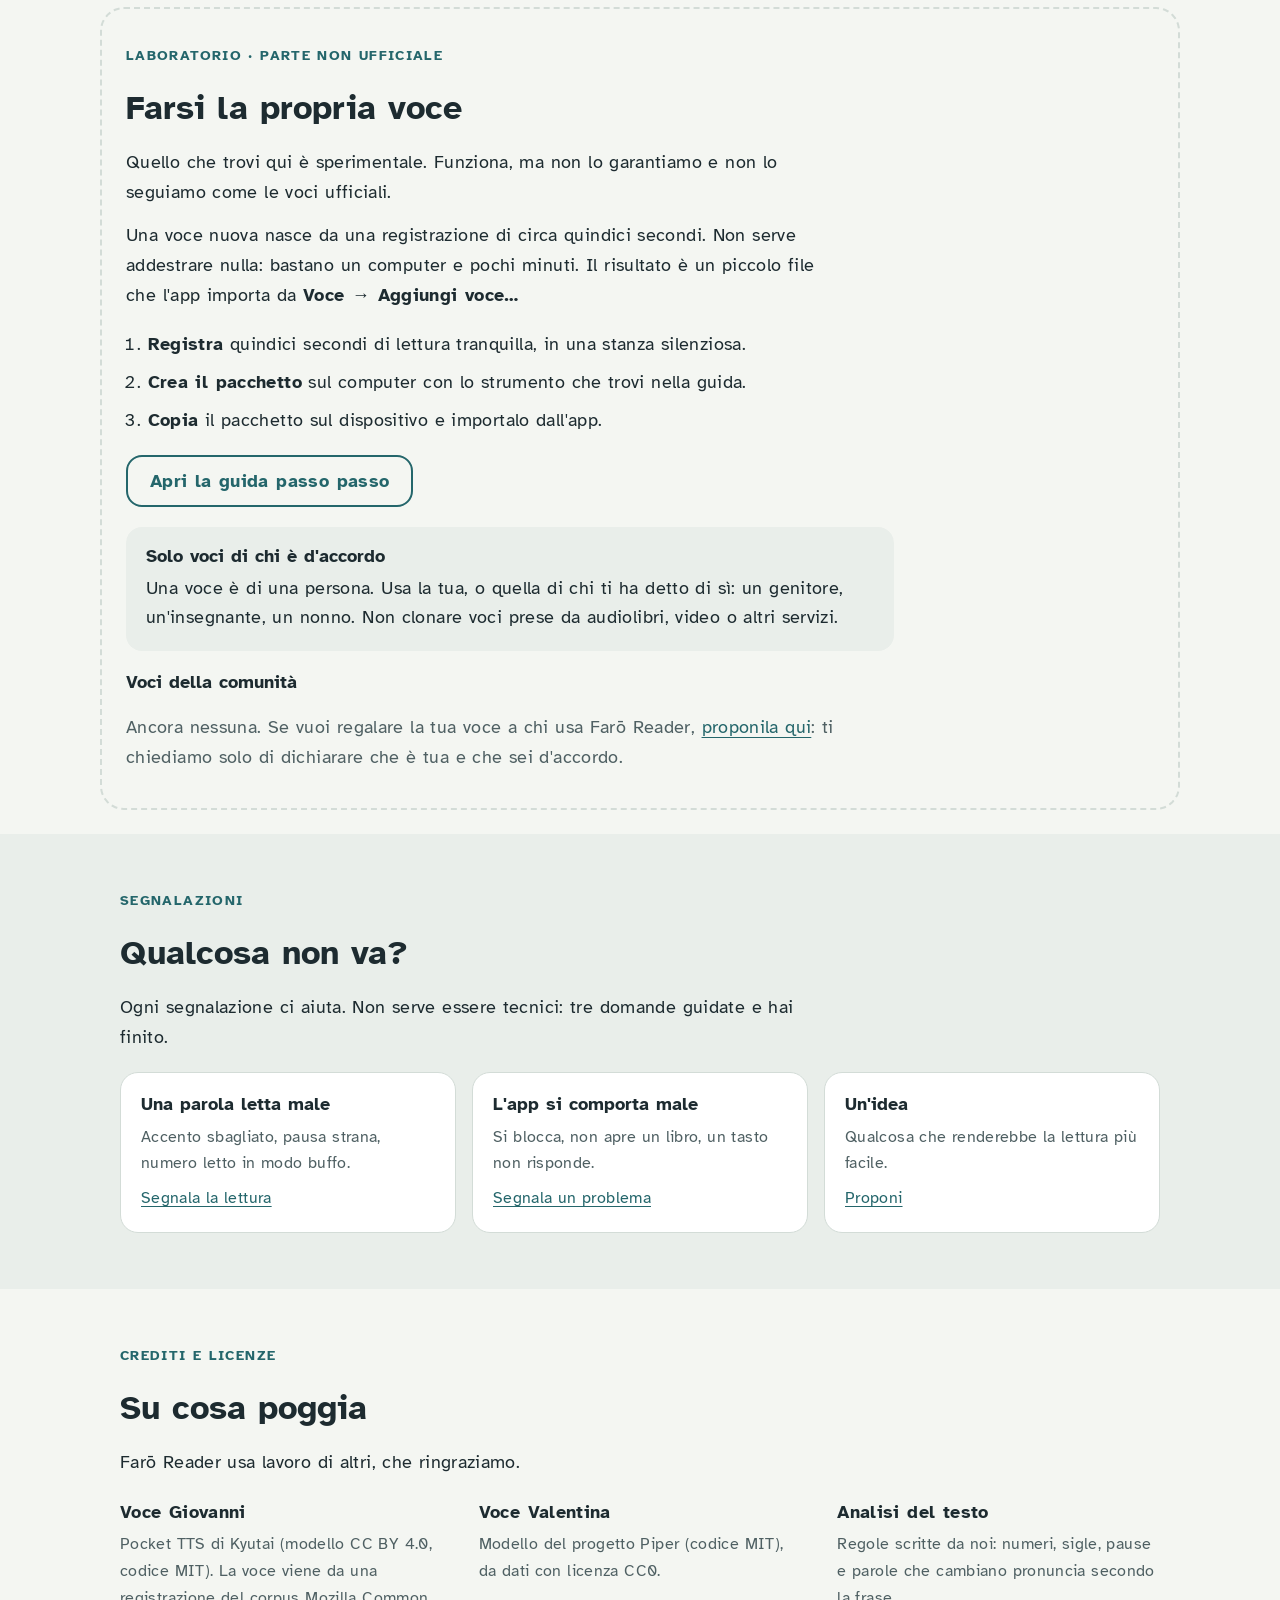
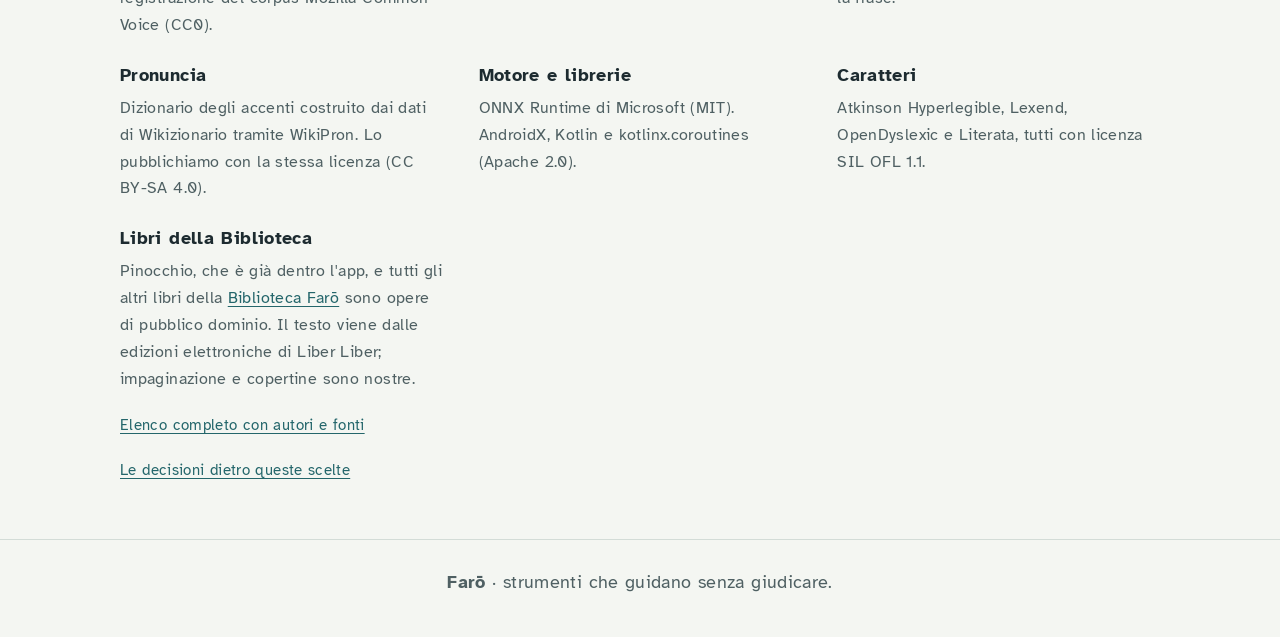
==== commit dbaa77e5: "Versione 0.3 pubblicata: APK di aggiornamento in Scarica, link alla versione completa e versione.jso" ====
--- a/docs/index.html
+++ b/docs/index.html
@@ -15,6 +15,7 @@
   <nav aria-label="Sezioni">
     <a href="#scarica">Scarica</a>
     <a href="biblioteca.html">Biblioteca</a>
+    <a href="completa.html">Versione completa</a>
     <a href="#voci">Voci</a>
     <a href="#laboratorio">Laboratorio</a>
     <a href="#segnala">Segnala un errore</a>
@@ -52,7 +53,7 @@
   </div>
   <div class="cards">
     <div><h3>Ascoltare e vedere insieme</h3><p>La voce legge e la parola si accende nello stesso momento. L'occhio non si perde e la fatica di decifrare non copre il piacere della storia.</p></div>
-    <div><h3>Tutto resta sul dispositivo</h3><p>L'app usa internet per una cosa sola: prendere un libro dalla Biblioteca Farō, quando lo chiedi tu. Per leggere non serve. Nessun account, nessuna pubblicità, nessun dato raccolto. I libri e le voci sono tuoi.</p></div>
+    <div><h3>Tutto resta sul dispositivo</h3><p>L'app usa internet per due cose: prendere un libro dalla Biblioteca Farō, quando lo chiedi tu, e guardare se c'è una versione nuova. Scarica soltanto, non invia niente. Per leggere non serve. Nessun account, nessuna pubblicità, nessun dato raccolto. I libri e le voci sono tuoi.</p></div>
     <div><h3>Decide chi legge</h3><p>Nessun carattere va bene per tutti. Carattere, grandezza, spazi, colori e velocità si cambiano in un momento, guardando subito il risultato.</p></div>
     <div><h3>Calma</h3><p>Un solo tasto importante. Nessun avviso che interrompe. Messaggi brevi che spariscono da soli. Movimenti lenti.</p></div>
   </div>
@@ -81,13 +82,18 @@
   <p class="eyebrow">Scarica</p>
   <h2>Farō Reader per Android</h2>
   <div class="prose">
-    <p>Versione di prova <strong>0.2</strong>. Funziona, ma è giovane: se qualcosa non va, <a href="#segnala">diccelo</a>.</p>
-  </div>
-  <p class="actions"><a class="btn primary" data-release="FaroReader.apk" href="#scarica">Scarica l'APK (553 MB)</a></p>
+    <p>Versione di prova <strong>0.3</strong>. Funziona, ma è giovane: se qualcosa non va, <a href="#segnala">diccelo</a>.</p>
+  </div>
+  <p class="actions">
+    <a class="btn primary" data-release="FaroReader.apk" href="#scarica">Scarica l'APK (554 MB)</a>
+    <a class="btn" data-release="FaroReader-leggero.apk" href="#scarica">APK di aggiornamento (43 MB)</a>
+  </p>
   <ul class="facts">
     <li><strong>Serve</strong> Android 9 o più recente, su telefono o tablet a 64 bit, con circa 1,2 GB liberi.</li>
     <li><strong>Dentro ci sono</strong> l'app, due voci (Giovanni e Valentina) e un libro di prova (Pinocchio).</li>
-    <li><strong>Libri</strong>: quelli della <a href="biblioteca.html">Biblioteca Farō</a>, oppure file EPUB senza protezione aggiunti dal dispositivo.</li>
+    <li><strong>APK di aggiornamento</strong>: è l'app senza le voci, per chi ha già Farō Reader installato. Le voci restano quelle che hai. Dalla 0.3 l'app lo propone da sola quando esce una versione nuova.</li>
+    <li><strong>Libri</strong>: quelli della <a href="biblioteca.html">Biblioteca Farō</a>. Con la <a href="completa.html">versione completa</a> anche i file EPUB senza protezione che hai sul dispositivo.</li>
+    <li><strong>Licenza</strong>: Farō Reader si usa gratis. La <a href="completa.html">versione completa</a> aggiunge i tuoi libri e la lettura a turno: si chiede una licenza e si incolla il codice nell'app.</li>
     <li><strong>Installazione</strong>: apri il file scaricato e conferma. Android chiede di permettere l'installazione da questa fonte: è normale per le app fuori dal Play Store.</li>
   </ul>
 </section>
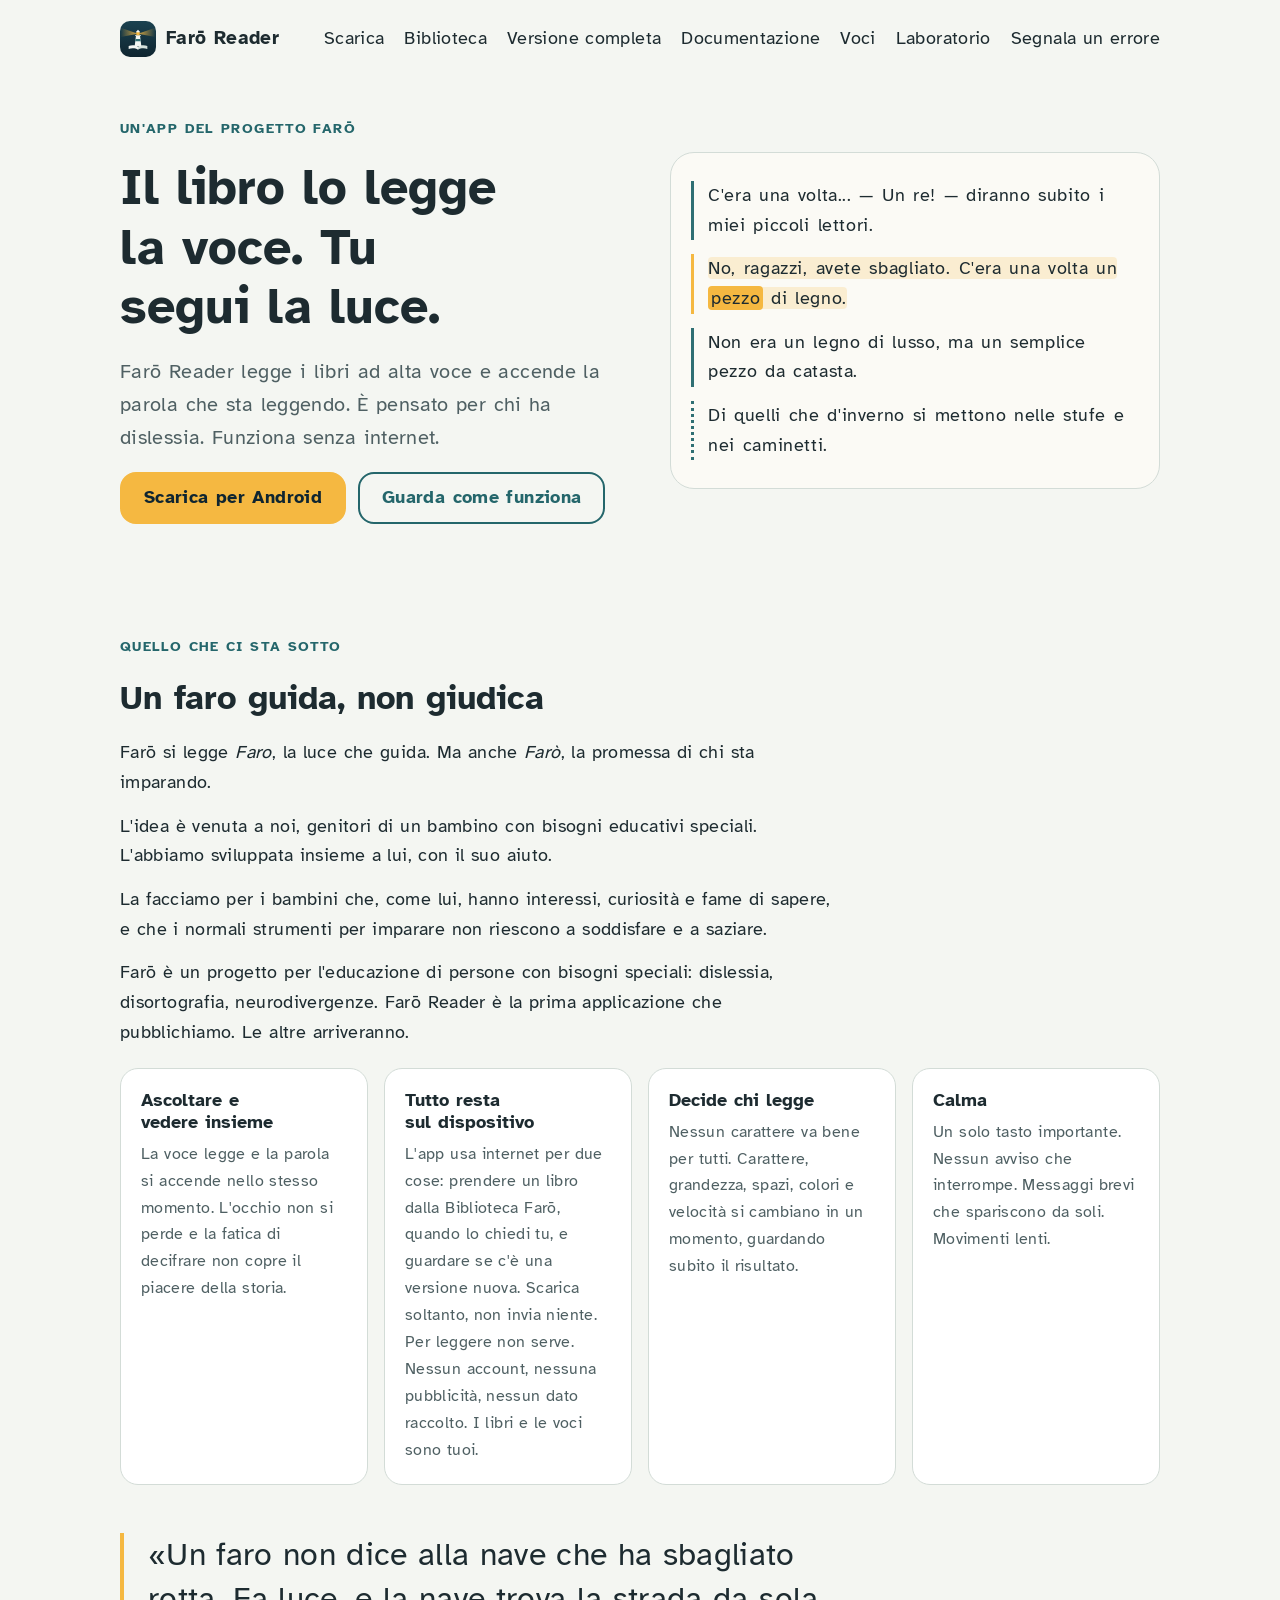
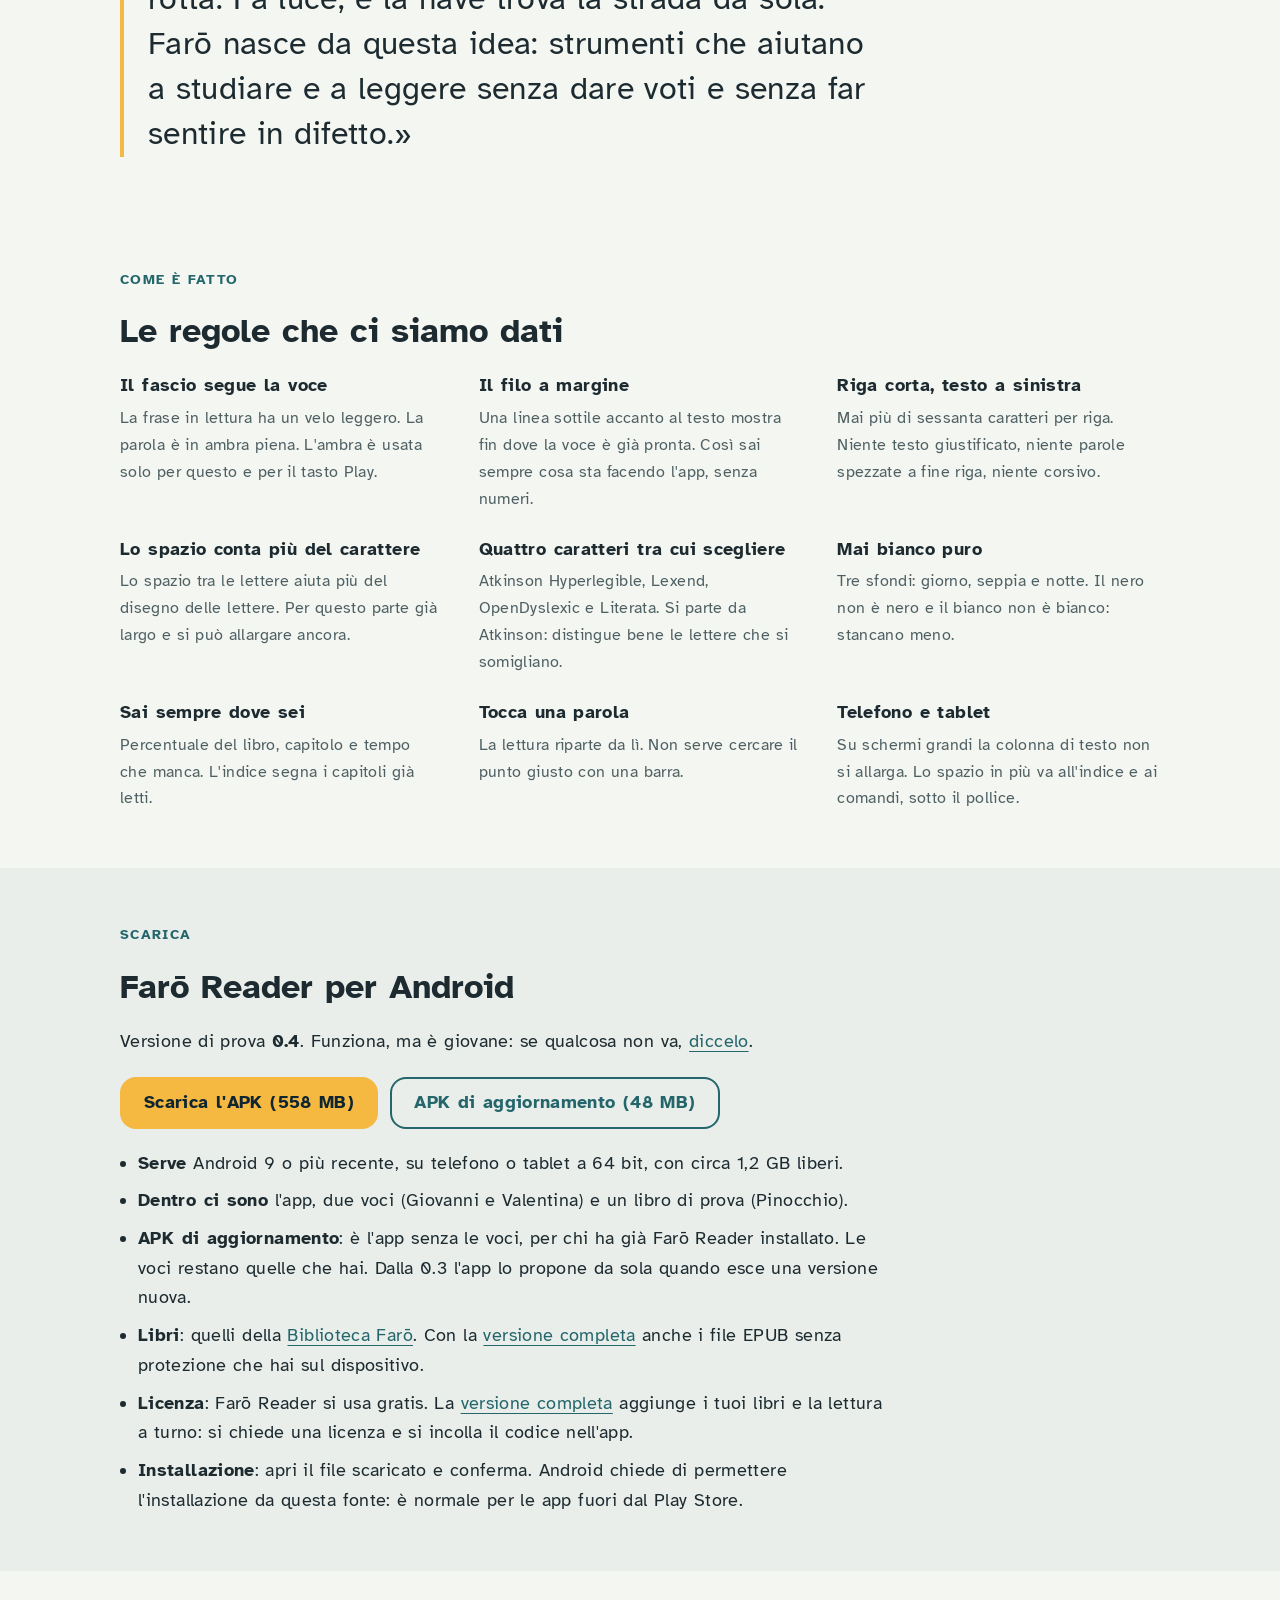
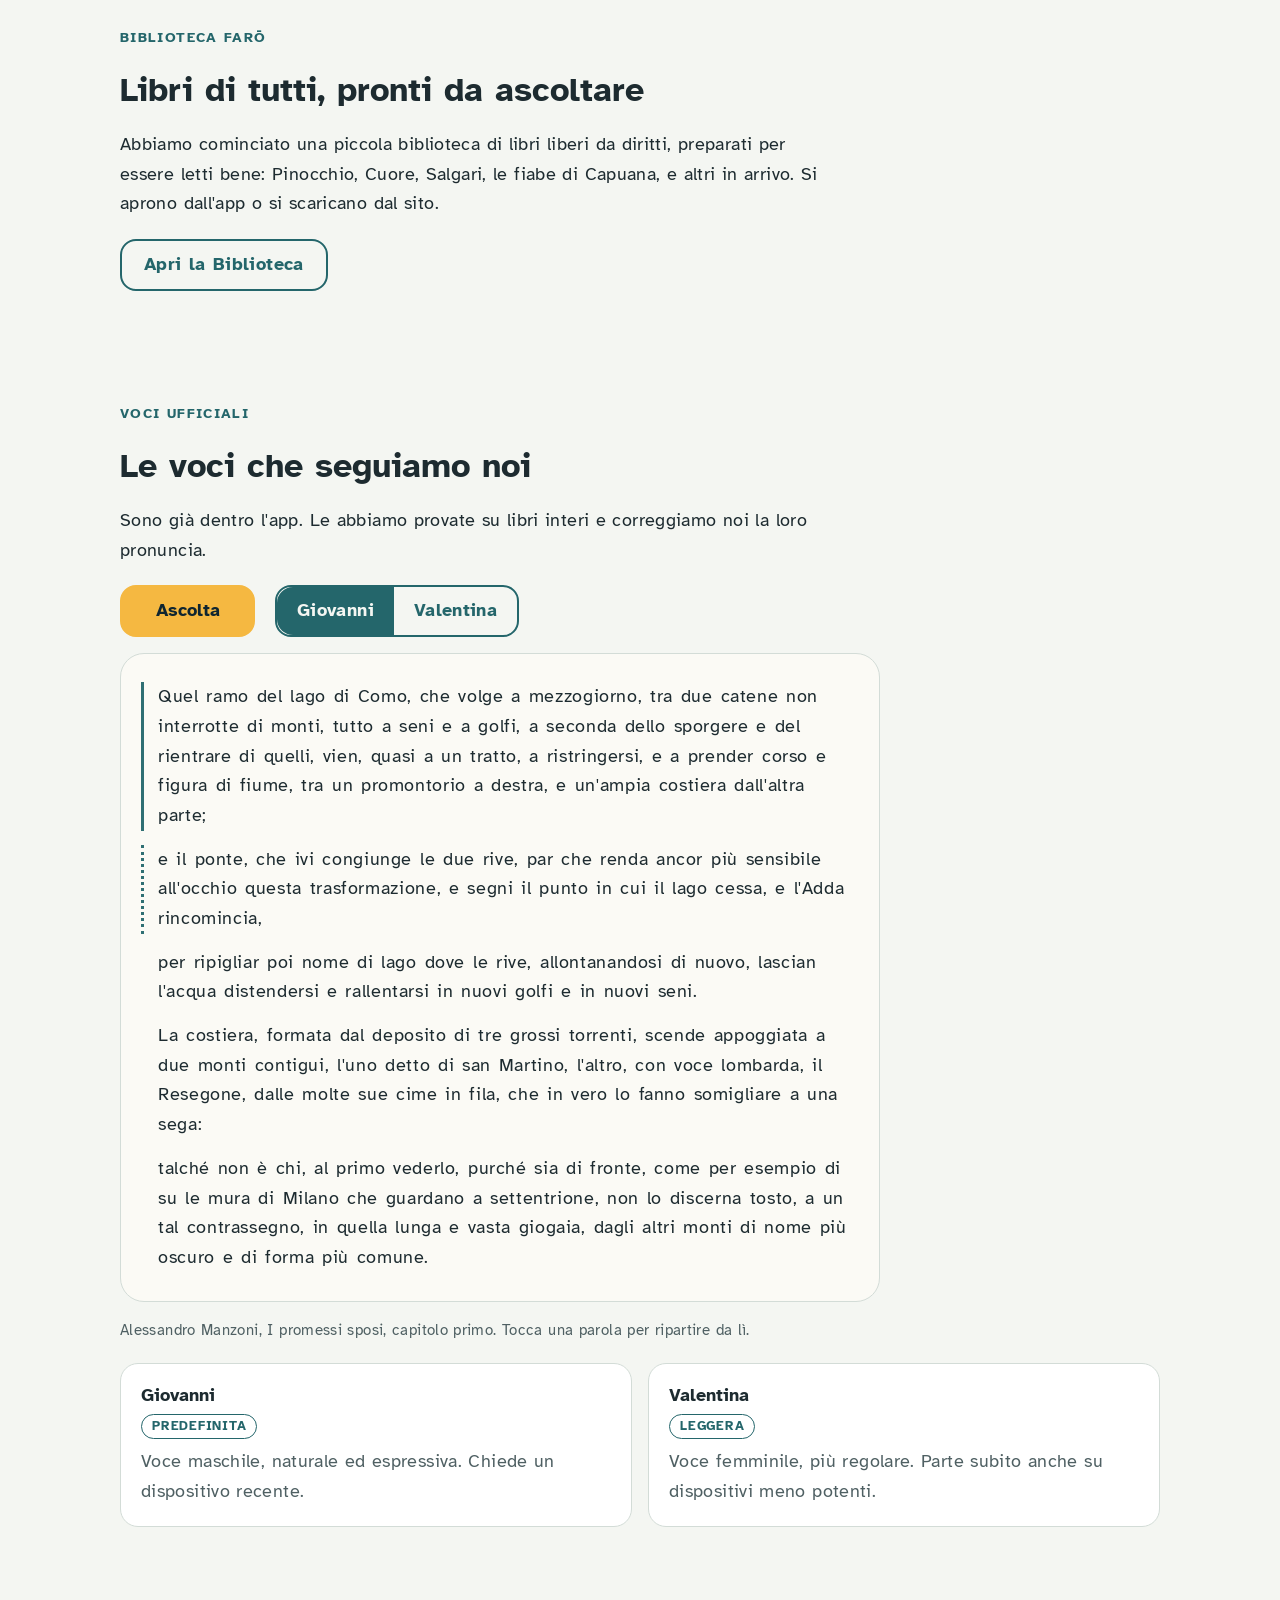
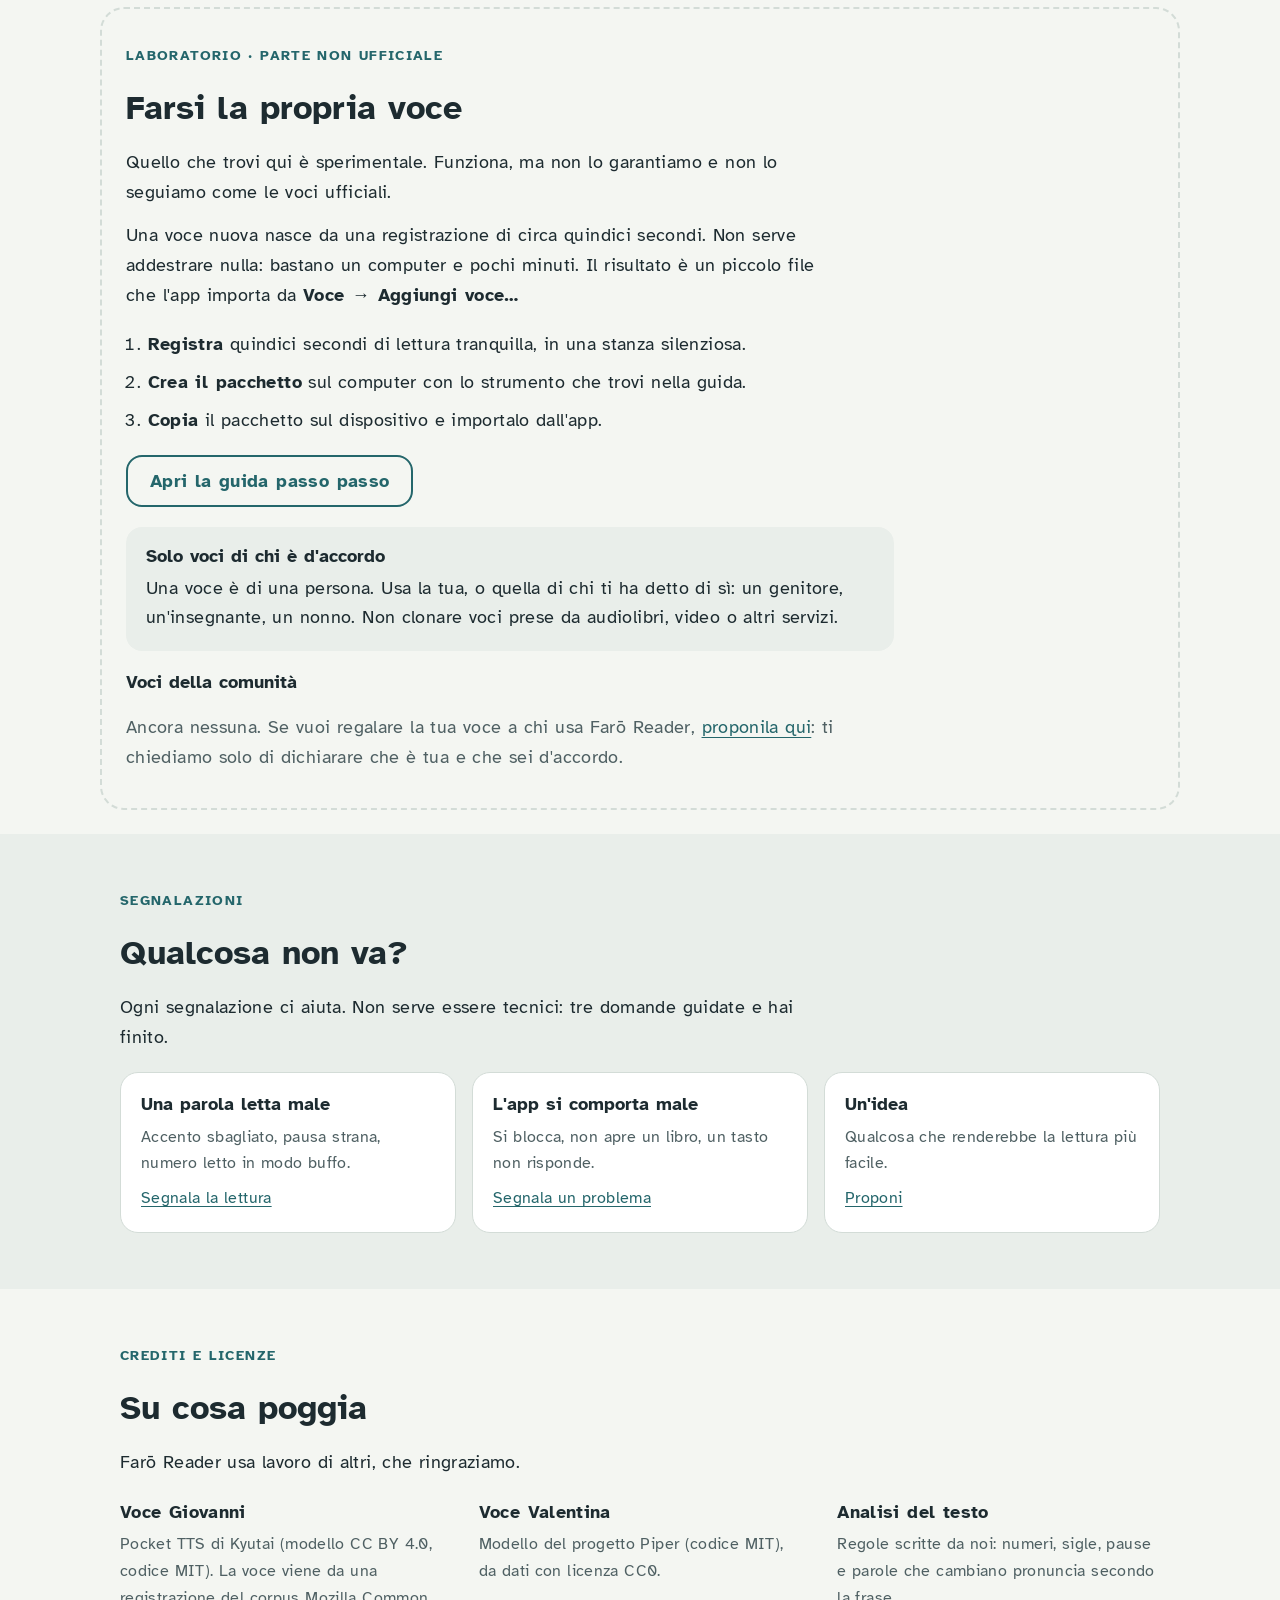
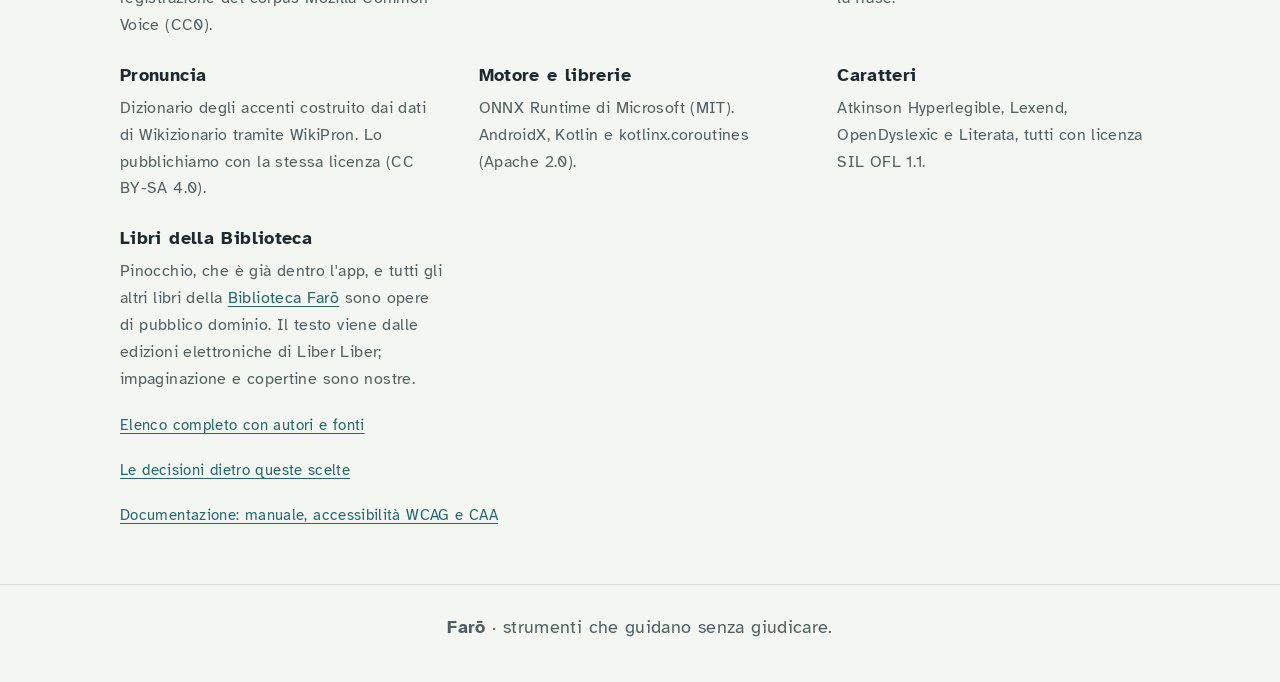
==== commit 6ad420ab: "Sito 0.4: area Documentazione (manuale, relazioni WCAG e CAA), versione 0.4 e pesi degli APK; LICENZ" ====
--- a/docs/index.html
+++ b/docs/index.html
@@ -16,6 +16,7 @@
     <a href="#scarica">Scarica</a>
     <a href="biblioteca.html">Biblioteca</a>
     <a href="completa.html">Versione completa</a>
+    <a href="doc/">Documentazione</a>
     <a href="#voci">Voci</a>
     <a href="#laboratorio">Laboratorio</a>
     <a href="#segnala">Segnala un errore</a>
@@ -82,11 +83,11 @@
   <p class="eyebrow">Scarica</p>
   <h2>Farō Reader per Android</h2>
   <div class="prose">
-    <p>Versione di prova <strong>0.3</strong>. Funziona, ma è giovane: se qualcosa non va, <a href="#segnala">diccelo</a>.</p>
+    <p>Versione di prova <strong>0.4</strong>. Funziona, ma è giovane: se qualcosa non va, <a href="#segnala">diccelo</a>.</p>
   </div>
   <p class="actions">
-    <a class="btn primary" data-release="FaroReader.apk" href="#scarica">Scarica l'APK (554 MB)</a>
-    <a class="btn" data-release="FaroReader-leggero.apk" href="#scarica">APK di aggiornamento (43 MB)</a>
+    <a class="btn primary" data-release="FaroReader.apk" href="#scarica">Scarica l'APK (558 MB)</a>
+    <a class="btn" data-release="FaroReader-leggero.apk" href="#scarica">APK di aggiornamento (48 MB)</a>
   </p>
   <ul class="facts">
     <li><strong>Serve</strong> Android 9 o più recente, su telefono o tablet a 64 bit, con circa 1,2 GB liberi.</li>
@@ -187,6 +188,7 @@
   </dl>
   <p class="small"><a data-repo-path="blob/main/LICENZE.md" href="#licenze">Elenco completo con autori e fonti</a></p>
   <p class="small"><a href="decisioni.html">Le decisioni dietro queste scelte</a></p>
+  <p class="small"><a href="doc/">Documentazione: manuale, accessibilità WCAG e CAA</a></p>
 </section>
 
 </main>
